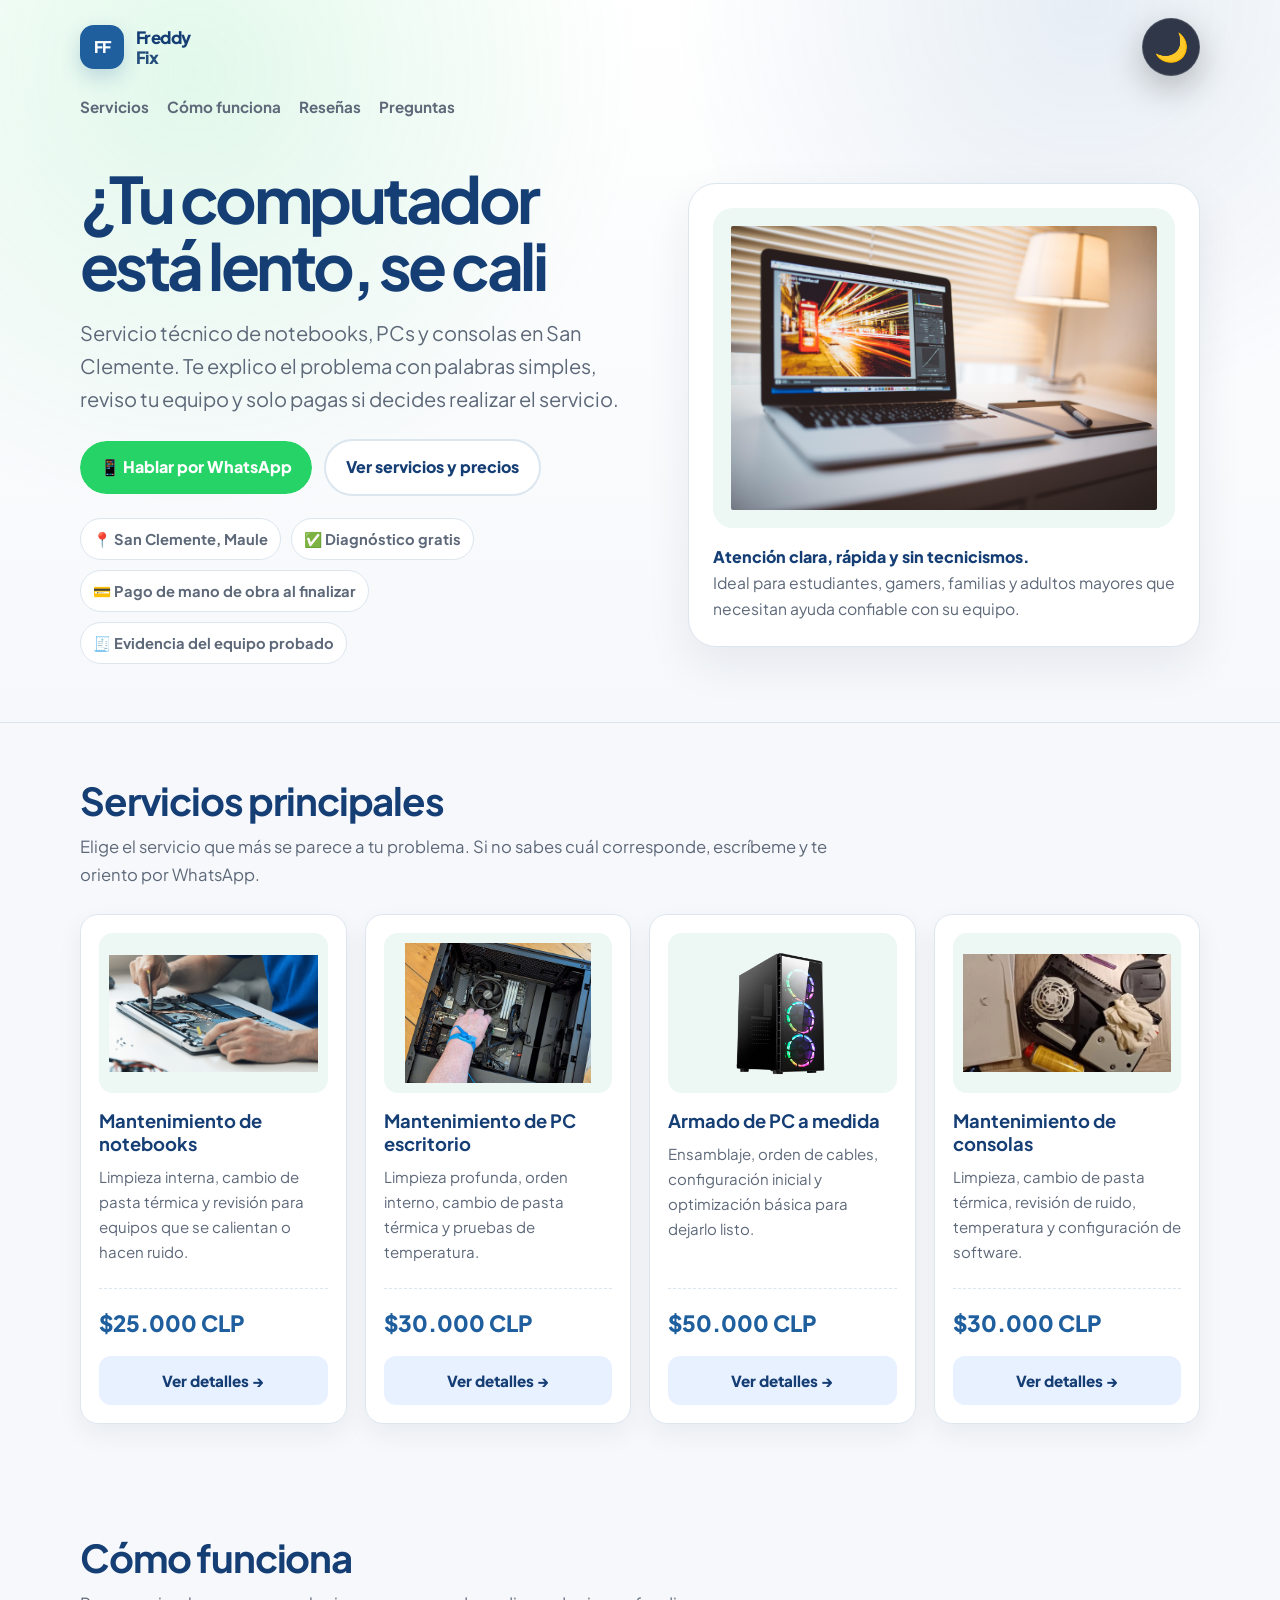
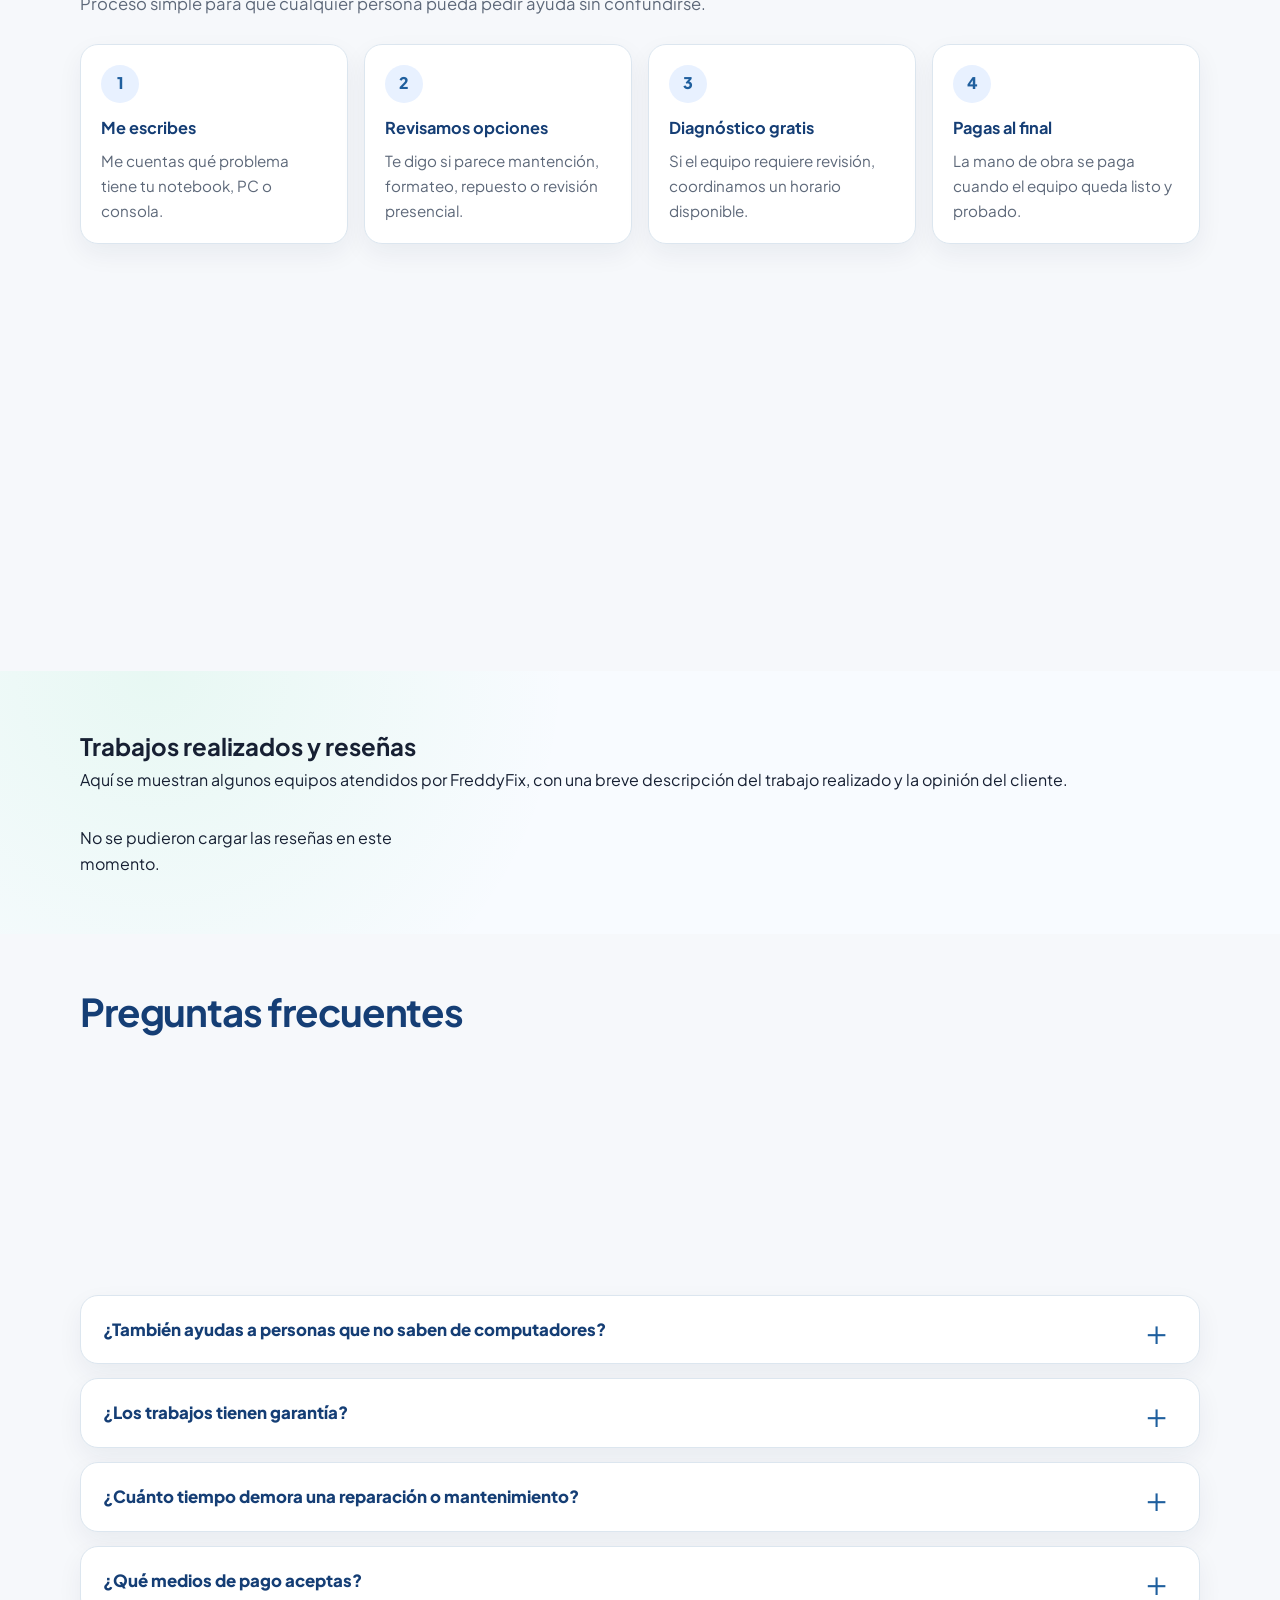
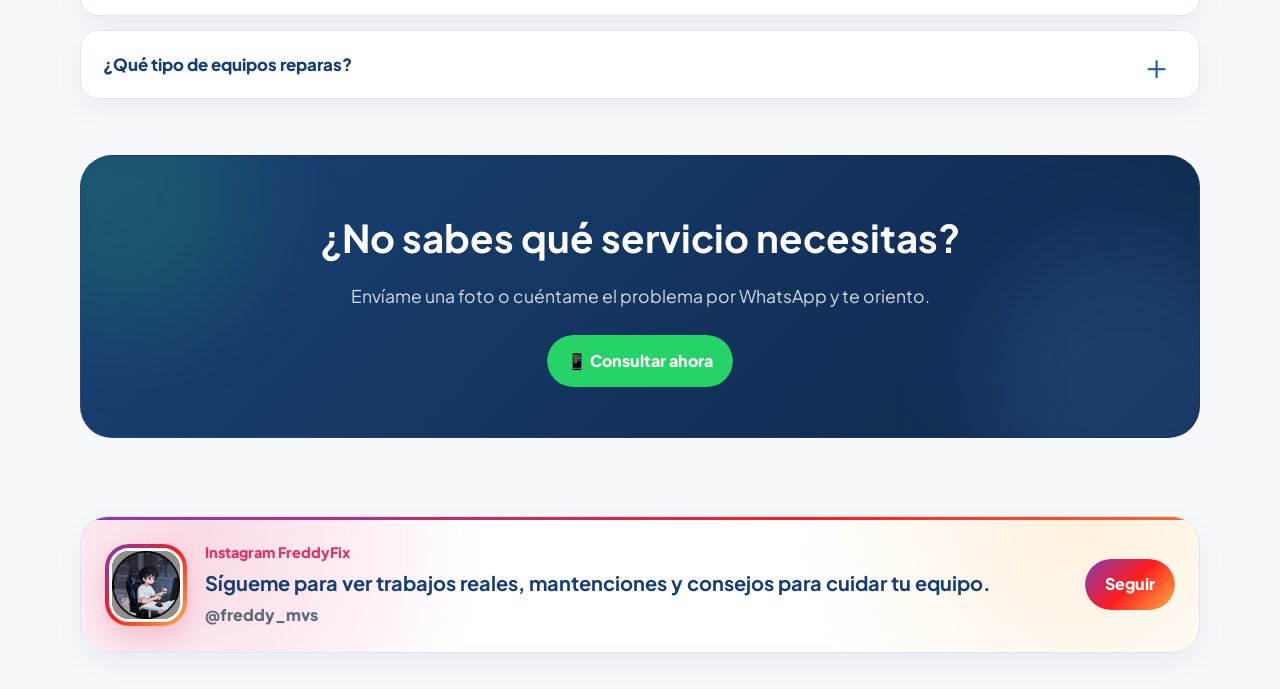
==== index.html @ 145f056e "Update index.html" ====
<!DOCTYPE html>
<html lang="es">
<head>
    <meta charset="UTF-8">
    <meta name="viewport" content="width=device-width, initial-scale=1.0">
    <title>FreddyFix | Servicio técnico en San Clemente</title>
    <meta name="description" content="Servicio técnico de computadores, notebooks, PCs y consolas en San Clemente. Diagnóstico gratis, mantención, armado de PC y atención por WhatsApp.">
    <meta name="keywords" content="Freddy Fix, FreddyFix, servicio técnico computadores San Clemente, reparación de notebooks, armado de PC, mantención de computadores">

<meta property="og:title" content="FreddyFix | Servicio técnico en San Clemente">
<meta property="og:description" content="Computadores lentos, notebooks que se calientan, PCs con polvo y consolas ruidosas. Diagnóstico gratis y atención por WhatsApp.">
<meta property="og:type" content="website">
<meta property="og:url" content="https://www.freddyfix.cl/">
<meta property="og:site_name" content="FreddyFix">
<meta property="og:image" content="https://www.freddyfix.cl/imagenes/og-freddyfix.png">
<meta property="og:image:width" content="1200">
<meta property="og:image:height" content="630">
    

    <link rel="icon" href="https://www.freddyfix.cl/favicon.svg" type="image/svg+xml">
    <link rel="icon" href="https://www.freddyfix.cl/favicon.png" type="image/png">
    <link rel="shortcut icon" href="https://www.freddyfix.cl/favicon.png" type="image/png">
    <link rel="manifest" href="/site.webmanifest">
    <link rel="apple-touch-icon" href="https://www.freddyfix.cl/favicon.png">
    <meta name="theme-color" content="#1f5f9e">

    <link rel="stylesheet" href="style.css">
</head>

<body>

<a class="skip-link" href="#servicios">Saltar a servicios</a>

<header class="site-header">
    <div class="container">
        <nav class="nav" aria-label="Navegación principal">
            <a class="logo" href="index.html" aria-label="FreddyFix inicio">
                <span class="logo-mark">FF</span>
                <span class="logo-text">
                    <span>Freddy</span>
                    <span>Fix</span>
                </span>
            </a>
             <button id="theme-toggle" class="theme-toggle" type="button" aria-label="Cambiar modo oscuro">
                🌙
            </button>
        </nav>
            <div class="nav-links">
                <a href="#servicios">Servicios</a>
                <a href="#como-funciona">Cómo funciona</a>
                <a href="#trabajos-resenas">Reseñas</a>
                <a href="#preguntas">Preguntas</a>
            </div>

        <section class="hero">
            <div class="hero-content">
                <h1>¿Tu computador está lento, se calienta o hace mucho ruido?</h1>
                <p>
                    Servicio técnico de notebooks, PCs y consolas en San Clemente.
                    Te explico el problema con palabras simples, reviso tu equipo y solo pagas si decides realizar el servicio.
                </p>

                <div class="hero-actions">
                    <a class="btn-primary" href="https://wa.me/56956856850?text=Hola%20Freddy%2C%20quiero%20consultar%20por%20un%20servicio%20t%C3%A9cnico." target="_blank" rel="noopener">
                        📱 Hablar por WhatsApp
                    </a>
                    <a class="btn-secondary" href="#servicios">Ver servicios y precios</a>
                </div>

                <ul class="trust-list" aria-label="Beneficios principales">
                    <li>📍 San Clemente, Maule</li>
                    <li>✅ Diagnóstico gratis</li>
                    <li>💳 Pago de mano de obra al finalizar</li>
                    <li>🧾 Evidencia del equipo probado</li>
                </ul>
            </div>

            <aside class="hero-card" aria-label="Resumen del servicio">
                <img src="imagenes/lalmch-computer-767781_1920.jpg" alt="Mantenimiento de computador de escritorio">
                <p class="mini-title">Atención clara, rápida y sin tecnicismos.</p>
                <p class="mini-text">Ideal para estudiantes, gamers, familias y adultos mayores que necesitan ayuda confiable con su equipo.</p>
            </aside>
        </section>
    </div>
</header>

<main id="contenido">
    <section class="section" id="servicios">
        <div class="container">
            <h2 class="section-title">Servicios principales</h2>
            <p class="section-lead">
                Elige el servicio que más se parece a tu problema. Si no sabes cuál corresponde, escríbeme y te oriento por WhatsApp.
            </p>

            <div class="catalog">
                <a href="mantenimiento-notebooks.html" class="card">
                    <img src="imagenes/reparacion_laptop.webp" alt="Notebook en reparación">
                    <h3>Mantenimiento de notebooks</h3>
                    <p>Limpieza interna, cambio de pasta térmica y revisión para equipos que se calientan o hacen ruido.</p>
                    <span class="price"> $25.000 CLP</span>
                    <span class="card-link">Ver detalles →</span>
                </a>

                <a href="mantenimiento-pc-escritorio.html" class="card">
                    <img src="imagenes/Mantenimiento_pc.jpg" alt="Computador de escritorio en mantenimiento">
                    <h3>Mantenimiento de PC escritorio</h3>
                    <p>Limpieza profunda, orden interno, cambio de pasta térmica y pruebas de temperatura.</p>
                    <span class="price"> $30.000 CLP</span>
                    <span class="card-link">Ver detalles →</span>
                </a>

                <a href="armado-pc.html" class="card">
                    <img src="imagenes/Pc_escrtorio.png" alt="Computador armado a medida">
                    <h3>Armado de PC a medida</h3>
                    <p>Ensamblaje, orden de cables, configuración inicial y optimización básica para dejarlo listo.</p>
                    <span class="price"> $50.000 CLP</span>
                    <span class="card-link">Ver detalles →</span>
                </a>

                <a href="consolas.html" class="card">
                    <img src="imagenes/consolas.webp" alt="Consolas de videojuegos">
                    <h3>Mantenimiento de consolas</h3>
                    <p>Limpieza, cambio de pasta térmica, revisión de ruido, temperatura y configuración de software.</p>
                    <span class="price"> $30.000 CLP</span>
                    <span class="card-link">Ver detalles →</span>
                </a>
            </div>
        </div>
    </section>

    <section class="section" id="como-funciona">
        <div class="container">
            <h2 class="section-title">Cómo funciona</h2>
            <p class="section-lead">Proceso simple para que cualquier persona pueda pedir ayuda sin confundirse.</p>

            <div class="steps">
                <article class="step">
                    <span>1</span>
                    <h3>Me escribes</h3>
                    <p>Me cuentas qué problema tiene tu notebook, PC o consola.</p>
                </article>
                <article class="step">
                    <span>2</span>
                    <h3>Revisamos opciones</h3>
                    <p>Te digo si parece mantención, formateo, repuesto o revisión presencial.</p>
                </article>
                <article class="step">
                    <span>3</span>
                    <h3>Diagnóstico gratis</h3>
                    <p>Si el equipo requiere revisión, coordinamos un horario disponible.</p>
                </article>
                <article class="step">
                    <span>4</span>
                    <h3>Pagas al final</h3>
                    <p>La mano de obra se paga cuando el equipo queda listo y probado.</p>
                </article>
            </div>
        </div>
    </section>

<section class="section" id="confianza">
    <div class="container">
        <div class="info-box fade-up">
            <h2 class="section-title">Información importante</h2>
            <ul>
                <li><strong>Atención con agenda:</strong> coordino recepción y entrega según disponibilidad, ya que trabajo de forma particular.</li>
                <li><strong>Diagnóstico gratis:</strong> revisar el problema no tiene costo. Solo pagas si aceptas realizar el trabajo.</li>
                <li><strong>Repuestos a pedido:</strong> si tu equipo necesita piezas, te aviso el valor antes de comprar cualquier componente.</li>
                <li><strong>Transparencia:</strong> entrego evidencia del equipo funcionando, limpio o probado según el servicio realizado.</li>
            </ul>
        </div>
    </div>
</section>

<section class="trabajos-resenas-section" id="trabajos-resenas">
    <div class="section-header">
        <h2>Trabajos realizados y reseñas</h2>
        <p>
            Aquí se muestran algunos equipos atendidos por FreddyFix, con una breve descripción del trabajo realizado y la opinión del cliente.
        </p>
    </div>

    <div id="trabajos-resenas-container" class="trabajos-resenas-grid"></div>
</section>

    <section class="section" id="preguntas">
        <div class="container">
            <h2 class="section-title">Preguntas frecuentes</h2>
            <div class="faq">
                <details>
                    <summary>¿El diagnóstico o revisión tiene algún costo?</summary>
                    <p>¡El diagnóstico es sin costo! Primero reviso a fondo tu equipo para identificar la falla, te explico el problema con claridad y te propongo la solución más conveniente. Solo pagas la mano de obra si decides realizar la reparación o mantenimiento conmigo.Si decides no hacer el arreglo, te devuelvo tu equipo sin ningún cobro.</p>
                </details>
                <details>
                    <summary>¿Dónde atiendes y en qué horario?</summary>
                    <p>Trabajo desde mi taller particular ubicado en San Clemente. Debido a mis horarios académicos universitarios, la recepción y entrega de equipos se realiza de manera exclusiva mediante previa coordinación. Te invito a escribirme por WhatsApp para agendar el horario que mejor nos acomode.</p>
                </details>
                <details>
                    <summary>¿Debo comprar yo los repuestos?</summary>
                    <p>Para evitar problemas logísticos o errores en los componentes, es preferible que yo gestione la compra del repuesto. Primero te indicaré el costo exacto para que realices el pago por adelantado. De esta manera, la pieza llegará directo a mi taller y todo el proceso será mucho más rápido y seguro para ti.</p>
                </details>
                <details>
                    <summary>¿También ayudas a personas que no saben de computadores?</summary>
                    <p>¡Claro que sí! Mi objetivo es hacer la tecnología fácil de entender. Te explico todo con palabras sencillas y sin tecnicismos, para ayudarte a tomar la mejor decisión con total confianza.</p>
                </details>
                <details>
                    <summary>¿Los trabajos tienen garantía?</summary>
                    <p>Esta dependerá del fabricante o de la tienda donde los compremos. Si un componente nuevo presenta alguna falla de fábrica, te ayudaré a gestionar el cambio con la tienda para instalar la pieza correcta sin problemas.</p>
                </details>

                <details>
                    <summary>¿Cuánto tiempo demora una reparación o mantenimiento?</summary>
                    <p>El tiempo varía según el servicio. Un mantenimiento estándar suele ser rápido. Sin embargo, si necesitamos encargar repuestos que deben llegar por envío, o si mis horarios universitarios están más ajustados esa semana, podría tomar algunos días adicionales. Siempre te mantendré informado del estado y los tiempos exactos de tu equipo.</p>
                </details>

                <details>
                    <summary>¿Qué medios de pago aceptas?</summary>
                    <p>Acepto pagos en efectivo y transferencias bancarias a mi CuentaRUT.</p>
                </details>

                <details>
                    <summary>¿Qué tipo de equipos reparas?</summary>
                    <p>Me especializo en el diagnóstico, reparación y mantenimiento de computadores de escritorio (PC), notebooks (laptops) y consolas de videojuegos, No trabajo con celulares ni tablets o con equipos marca Apple</p>
                </details>

                </div>
        </div>
    </section>

    <section class="container">
        <div class="final-cta">
            <h2>¿No sabes qué servicio necesitas?</h2>
            <p>Envíame una foto o cuéntame el problema por WhatsApp y te oriento.</p>
            <a class="btn-primary" href="https://wa.me/56956856850?text=Hola%20Freddy%2C%20no%20s%C3%A9%20qu%C3%A9%20servicio%20necesito.%20%C2%BFMe%20puedes%20orientar%3F" target="_blank" rel="noopener">
                📱 Consultar ahora
            </a>
        </div>
    </section>
</main>

</main>

<section class="instagram-banner">
    <div class="instagram-banner-content">
        <div class="ig-profile">
            <div class="ig-avatar-ring">
                <img 
                    class="ig-avatar-img" 
                    src="imagenes/tu_foto_de_perfil.jpeg" 
                    alt="Instagram FreddyFix"
                >
            </div>

            <div class="ig-info">
                <span class="instagram-label">Instagram FreddyFix</span>
                <h2>Sígueme para ver trabajos reales, mantenciones y consejos para cuidar tu equipo.</h2>
                <p>@freddy_mvs</p>
            </div>
        </div>

        <a 
            class="instagram-btn" 
            href="https://www.instagram.com/freddy_mvs/" 
            target="_blank" 
            rel="noopener"
        >
            Seguir
        </a>
    </div>
</section>

<script src="comentarios.js"></script>

<script>
    // --- LÓGICA DEL MODO OSCURO (ONDA DE EXPANSIÓN Y CONTRACCIÓN) ---
    const themeToggle = document.getElementById("theme-toggle");
    const savedTheme = localStorage.getItem("freddyfix-theme");

    if (savedTheme === "dark") {
        document.body.classList.add("dark-mode");
        if (themeToggle) themeToggle.textContent = "☀️";
    }

    if (themeToggle) {
        themeToggle.addEventListener("click", (e) => {
            const isCurrentlyDark = document.body.classList.contains("dark-mode");
            const goingToDark = !isCurrentlyDark;

            if (!document.startViewTransition) {
                document.body.classList.toggle("dark-mode");
                localStorage.setItem("freddyfix-theme", goingToDark ? "dark" : "light");
                themeToggle.textContent = goingToDark ? "☀️" : "🌙";
                return;
            }

            const x = e.clientX || innerWidth / 2;
            const y = e.clientY || innerHeight / 2;
            const endRadius = Math.hypot(
                Math.max(x, innerWidth - x),
                Math.max(y, innerHeight - y)
            );

            if (!goingToDark) {
                document.documentElement.classList.add("return-light");
            }

            const transition = document.startViewTransition(() => {
                document.body.classList.toggle("dark-mode");
                localStorage.setItem("freddyfix-theme", goingToDark ? "dark" : "light");
                themeToggle.textContent = goingToDark ? "☀️" : "🌙";
            });

            transition.ready.then(() => {
                const clipPath = [
                    `circle(0px at ${x}px ${y}px)`,
                    `circle(${endRadius}px at ${x}px ${y}px)`
                ];

                document.documentElement.animate(
                    {
                        clipPath: goingToDark ? clipPath : [...clipPath].reverse()
                    },
                    {
                        duration: 600,
                        easing: "ease-in-out",
                        pseudoElement: goingToDark
                            ? "::view-transition-new(root)"
                            : "::view-transition-old(root)"
                    }
                );
            });

            transition.finished.then(() => {
                document.documentElement.classList.remove("return-light");
            });
        });
    }

    // --- ANIMACIONES GENERALES AL HACER SCROLL ---
    const elementosAnimados = document.querySelectorAll(
        ".section, .card, .step, details, .final-cta, .instagram-banner-content"
    );

    elementosAnimados.forEach((elemento) => {
        elemento.classList.add("fade-up");
    });

    const observerAnimaciones = new IntersectionObserver((entradas) => {
        entradas.forEach((entrada) => {
            if (entrada.isIntersecting) {
                entrada.target.classList.add("show");
                observerAnimaciones.unobserve(entrada.target);
            }
        });
    }, {
        threshold: 0.12
    });

    elementosAnimados.forEach((elemento) => {
        observerAnimaciones.observe(elemento);
    });

    // --- CASCADA REAL PARA INFORMACIÓN IMPORTANTE ---
    const infoBoxes = document.querySelectorAll(".info-box");

    const observerInfoBox = new IntersectionObserver((entradas) => {
        entradas.forEach((entrada) => {
            if (entrada.isIntersecting) {
                const caja = entrada.target;
                const items = caja.querySelectorAll("li");

                caja.classList.add("info-visible");

                items.forEach((item, index) => {
                    setTimeout(() => {
                        item.classList.add("info-item-visible");
                    }, 200 + index * 180);
                });

                observerInfoBox.unobserve(caja);
            }
        });
    }, {
        threshold: 0.25
    });

    infoBoxes.forEach((caja) => {
        observerInfoBox.observe(caja);
    });
</script>

<script>
    // --- EFECTO DE ESCRITURA AUTOMÁTICA PARA EL TÍTULO PRINCIPAL ---
    document.addEventListener("DOMContentLoaded", () => {
        const titulo = document.querySelector(".hero-content h1");

        if (titulo) {
            const texto = titulo.textContent;
            titulo.textContent = "";
            titulo.style.opacity = "1";

            let i = 0;

            function escribir() {
                if (i < texto.length) {
                    titulo.textContent += texto.charAt(i);
                    i++;
                    setTimeout(escribir, 45);
                }
            }

            setTimeout(escribir, 300);
        }
    });
</script>
<script>
    document.querySelectorAll(".faq details").forEach((detalle) => {
        const summary = detalle.querySelector("summary");
        const contenidoOriginal = Array.from(detalle.children).filter(
            (child) => child.tagName.toLowerCase() !== "summary"
        );

        const wrapper = document.createElement("div");
        wrapper.className = "faq-content";

        contenidoOriginal.forEach((elemento) => {
            wrapper.appendChild(elemento);
        });

        detalle.appendChild(wrapper);

        summary.addEventListener("click", (e) => {
            e.preventDefault();

            const estaAbierto = detalle.classList.contains("faq-open");

            if (estaAbierto) {
                wrapper.style.maxHeight = wrapper.scrollHeight + "px";

                requestAnimationFrame(() => {
                    wrapper.style.maxHeight = "0px";
                    detalle.classList.remove("faq-open");
                });

                setTimeout(() => {
                    detalle.removeAttribute("open");
                }, 450);
            } else {
                detalle.setAttribute("open", "");
                detalle.classList.add("faq-open");

                wrapper.style.maxHeight = "0px";

                requestAnimationFrame(() => {
                    wrapper.style.maxHeight = wrapper.scrollHeight + "px";
                });
            }
        });
    });
</script>

</body>
</html>
---- style.css ----
@import url('https://fonts.googleapis.com/css2?family=Plus+Jakarta+Sans:wght@400;500;600;700;800&display=swap');

:root {
    --bg: #f6f8fb; --surface: #ffffff; --surface-soft: #edf7f3;
    --text: #172033; --muted: #5d6879; --line: #dce6ef;
    --brand: #1f5f9e; --brand-dark: #153e75; --brand-soft: #e8f1ff;
    --whatsapp: #25d366; --success: #1f9d55; --warning: #fff7e6;
    --radius: 18px;
    --shadow: 0 18px 45px rgba(24, 39, 75, .08);
    --shadow-soft: 0 10px 26px rgba(24, 39, 75, .06);
}

* { box-sizing: border-box; margin: 0; padding: 0; }
html { scroll-behavior: smooth; }
body { font-family: 'Plus Jakarta Sans', system-ui, sans-serif; background: var(--bg); color: var(--text); line-height: 1.65; }
img { max-width: 100%; display: block; }
a { color: inherit; }
.container { width: min(1120px, calc(100% - 32px)); margin: 0 auto; }

/* Accesibilidad */
.skip-link { position: absolute; left: -999px; top: 12px; background: var(--brand); color: white; padding: 10px 14px; border-radius: 10px; z-index: 9999; }
.skip-link:focus { left: 12px; }
:focus-visible { outline: 4px solid rgba(37, 211, 102, .45); outline-offset: 3px; }

/* Header / Hero */
.site-header { background: radial-gradient(circle at 15% 10%, rgba(37, 211, 102, .13), transparent 28rem), radial-gradient(circle at 85% 0%, rgba(31, 95, 158, .11), transparent 26rem), linear-gradient(180deg, #ffffff 0%, #f6f8fb 100%); border-bottom: 1px solid var(--line); position: relative; display: flex; align-items: center; justify-content: space-between; gap: 16px; flex-wrap: wrap; }
.nav { display: flex; justify-content: space-between; align-items: center; gap: 16px; padding: 18px 0; width: 100%; flex-wrap: wrap; }
.logo { display: inline-flex; align-items: center; gap: 12px; text-decoration: none; color: var(--brand-dark); font-weight: 800; font-size: 1.25rem; }
.logo-mark { width: 44px; height: 44px; border-radius: 14px; background: var(--brand); color: #ffffff; display: inline-grid; place-items: center; font-weight: 900; font-size: 1rem; letter-spacing: -0.04em; box-shadow: 0 8px 20px rgba(31, 95, 158, .22); flex-shrink: 0; transition: transform .25s ease, box-shadow .25s ease, background-color 0.4s ease; }
.logo:hover .logo-mark { transform: rotate(-4deg) scale(1.06); }
.logo-text { display: inline-flex; flex-direction: column; line-height: 1; gap: 3px; }
.logo-text span:first-child, .logo-text span:last-child { font-weight: 800; color: var(--brand-dark); font-size: 1.06rem; letter-spacing: -0.03em; }
.logo-text span:last-child { color: #244d7c; }

.nav-links { display: flex; align-items: center; gap: 18px; color: var(--muted); font-weight: 700; font-size: .95rem; }
.nav-links a { text-decoration: none; }
.nav-links a:hover { color: var(--brand); }

.hero { display: grid; grid-template-columns: 1.05fr .95fr; gap: 42px; align-items: center; padding: 46px 0 58px; }
.hero-content h1 { max-width: 860px; font-size: clamp(2.15rem, 5vw, 4.4rem); line-height: 1.04; letter-spacing: -0.055em; color: var(--brand-dark); margin-bottom: 18px; }
.hero-content p { color: var(--muted); font-size: clamp(1.05rem, 2vw, 1.25rem); max-width: 720px; margin-bottom: 24px; }
.hero-actions, .detail-actions { display: flex; flex-wrap: wrap; gap: 12px; align-items: center; margin-bottom: 22px; }

.btn-primary, .btn-secondary, .cta-btn { display: inline-flex; align-items: center; justify-content: center; gap: 10px; min-height: 48px; padding: 13px 20px; border-radius: 999px; font-weight: 800; text-decoration: none; border: 2px solid transparent; }
.btn-primary, .cta-btn { background: var(--whatsapp); color: white; border: 0; box-shadow: 0 14px 26px rgba(37, 211, 102, .25); }
.btn-secondary { background: white; color: var(--brand-dark); border-color: var(--line); transition: transform .18s ease, box-shadow .18s ease, background .18s ease, color .18s ease; }
.btn-secondary:hover { transform: translateY(-2px); box-shadow: var(--shadow-soft); }

.trust-list { display: flex; flex-wrap: wrap; gap: 10px; list-style: none; }
.trust-list li { background: white; border: 1px solid var(--line); border-radius: 999px; padding: 8px 12px; color: var(--muted); font-size: .92rem; font-weight: 700; transition: transform 0.3s cubic-bezier(0.34, 1.56, 0.64, 1), box-shadow 0.3s ease; animation: popIn 0.6s cubic-bezier(0.34, 1.56, 0.64, 1) backwards; }
.trust-list li:nth-child(1) { animation-delay: 1.2s; } .trust-list li:nth-child(2) { animation-delay: 1.4s; } .trust-list li:nth-child(3) { animation-delay: 1.6s; } .trust-list li:nth-child(4) { animation-delay: 1.8s; }
@keyframes popIn { from { opacity: 0; transform: scale(0.5) translateY(10px); } to { opacity: 1; transform: scale(1) translateY(0); } }

.hero-card { background: var(--surface); border: 1px solid var(--line); border-radius: 28px; padding: 24px; box-shadow: var(--shadow); }
.hero-card img { width: 100%; height: 320px; object-fit: contain; border-radius: 20px; background: var(--surface-soft); padding: 18px; }
.hero-card .mini-title { margin-top: 16px; font-weight: 800; color: var(--brand-dark); }
.hero-card .mini-text { color: var(--muted); font-size: .98rem; }

.section { padding: 56px 0; }
.section-title { font-size: clamp(1.65rem, 3vw, 2.4rem); color: var(--brand-dark); line-height: 1.14; letter-spacing: -0.03em; margin-bottom: 10px; }
.section-lead { color: var(--muted); max-width: 760px; margin-bottom: 26px; font-size: 1.04rem; }

/* Catálogo de Servicios */
.catalog { display: grid; grid-template-columns: repeat(4, 1fr); gap: 18px; }
.card { background: var(--surface); border: 1px solid var(--line); border-radius: var(--radius); padding: 18px; text-decoration: none; display: flex; flex-direction: column; min-height: 100%; box-shadow: var(--shadow-soft); position: relative; overflow: hidden; backdrop-filter: blur(8px); }
.card img { width: 100%; height: 160px; object-fit: contain; background: var(--surface-soft); border-radius: 14px; padding: 10px; margin-bottom: 16px; }
.card h3 { font-size: 1.15rem; color: var(--brand-dark); line-height: 1.25; margin-bottom: 10px; }
.card p { color: var(--muted); font-size: .94rem; flex: 1; margin-bottom: 24px; }
.card .price { font-size: 1.4rem; font-weight: 900; color: var(--brand); margin-bottom: 14px; padding-top: 16px; border-top: 1px dashed var(--line); display: block; }
.card .card-link { display: flex; align-items: center; justify-content: center; width: 100%; padding: 12px; background: var(--brand-soft); color: var(--brand-dark); border-radius: 12px; font-weight: 800; font-size: 0.95rem; transition: background 0.3s ease, color 0.3s ease, transform 0.2s ease; }

/* Cómo Funciona */
.steps { display: grid; grid-template-columns: repeat(4, 1fr); gap: 16px; }
.step { background: var(--surface); border: 1px solid var(--line); border-radius: var(--radius); padding: 20px; box-shadow: var(--shadow-soft); backdrop-filter: blur(8px); transition: transform 0.4s cubic-bezier(0.34, 1.56, 0.64, 1), box-shadow 0.4s ease, border-color 0.4s ease; }
.step span { display: inline-grid; place-items: center; width: 38px; height: 38px; border-radius: 999px; background: var(--brand-soft); color: var(--brand); font-weight: 900; margin-bottom: 12px; transition: all 0.4s cubic-bezier(0.34, 1.56, 0.64, 1); }
.step h3 { color: var(--brand-dark); margin-bottom: 6px; font-size: 1.02rem; }
.step p { color: var(--muted); font-size: .95rem; }

/* Información */
.info-box { background: var(--surface); border: 1px solid var(--line); border-radius: 24px; padding: 28px; box-shadow: var(--shadow-soft); backdrop-filter: blur(8px); }
.info-box ul { list-style: none; display: grid; gap: 14px; }
.info-box li { padding-left: 30px; position: relative; color: var(--muted); }
.info-box li::before { content: "✓"; position: absolute; left: 0; top: 0; color: var(--success); font-weight: 900; }

/* =========================================================
   DISEÑO MEJORADO DE PREGUNTAS FRECUENTES (FAQ)
   ========================================================= */
.faq { display: grid; gap: 14px; }
details { background: var(--surface); border: 1px solid var(--line); border-radius: 18px; padding: 20px 22px; box-shadow: var(--shadow-soft); transition: all 0.3s ease; }
details:hover { border-color: var(--brand); transform: translateX(6px); box-shadow: 0 10px 25px rgba(31, 95, 158, 0.08); }

details summary { display: block; position: relative; padding-right: 40px; list-style: none; cursor: pointer; font-weight: 800; color: var(--brand-dark); font-size: 1.05rem; }
details summary::-webkit-details-marker { display: none; }
details summary::after { content: "+"; position: absolute; right: 10px; top: 50%; transform: translateY(-50%); font-size: 2.2rem; font-weight: 300; color: var(--brand); transition: transform 0.4s cubic-bezier(0.4, 0, 0.2, 1), color 0.3s ease; line-height: 1; }

details[open] summary::after { transform: translateY(-50%) rotate(135deg); color: var(--muted); }
details[open] p { animation: slideDownFAQ 0.5s cubic-bezier(0.2, 0.8, 0.2, 1) forwards; transform-origin: top; border-top: 1px dashed var(--line); margin-top: 16px; padding-top: 16px; color: var(--muted); }

@keyframes slideDownFAQ { 0% { opacity: 0; transform: translateY(-15px) scaleY(0.9); } 100% { opacity: 1; transform: translateY(0) scaleY(1); } }

/* =========================================================
   NUEVO CTA FINAL CON ORBES FLOTANTES
   ========================================================= */
.final-cta { text-align: center; color: white; padding: 50px 20px; border-radius: 32px; margin-bottom: 78px; position: relative; overflow: hidden; background: linear-gradient(-45deg, var(--brand-dark), #153e75, #0a1f3d, #1a4275); background-size: 400% 400%; animation: vibrantGradient 10s ease infinite; z-index: 1; transition: transform 0.4s ease, box-shadow 0.4s ease; border: 1px solid rgba(255,255,255,0.05); }
.final-cta:hover { transform: translateY(-5px) scale(1.01); box-shadow: 0 25px 50px rgba(10, 31, 61, 0.4); }

.final-cta::before, .final-cta::after { content: ''; position: absolute; border-radius: 50%; filter: blur(45px); z-index: -1; animation: floatShape 8s infinite alternate ease-in-out; }
.final-cta::before { width: 250px; height: 250px; background: rgba(37, 211, 102, 0.15); top: -80px; left: -80px; }
.final-cta::after { width: 300px; height: 300px; background: rgba(96, 165, 250, 0.15); bottom: -100px; right: -80px; animation-delay: -4s; }

.final-cta h2, .final-cta p, .final-cta a { position: relative; z-index: 1; }
.final-cta h2 { font-size: clamp(1.8rem, 3vw, 2.6rem); margin-bottom: 12px; }
.final-cta p { color: rgba(255, 255, 255, .82); margin-bottom: 24px; font-size: 1.1rem; }

@keyframes vibrantGradient { 0% { background-position: 0% 50%; } 50% { background-position: 100% 50%; } 100% { background-position: 0% 50%; } }
@keyframes floatShape { 0% { transform: translate(0, 0) scale(1); } 100% { transform: translate(40px, 30px) scale(1.1); } }

/* Páginas de detalle */
.detail-wrapper { width: min(860px, calc(100% - 32px)); margin: 36px auto 90px; background: var(--surface); border: 1px solid var(--line); border-radius: 28px; padding: clamp(22px, 4vw, 38px); box-shadow: var(--shadow); }
.detail-back { display: inline-flex; text-decoration: none; color: var(--muted); font-weight: 800; margin-bottom: 24px; }
.detail-wrapper h1 { font-size: clamp(1.8rem, 4vw, 3rem); line-height: 1.08; letter-spacing: -0.04em; color: var(--brand-dark); margin-bottom: 14px; }
.detail-intro { color: var(--muted); font-size: 1.07rem; margin-bottom: 24px; }
.detail-image { width: 100%; height: 280px; object-fit: contain; background: var(--surface-soft); border-radius: 20px; padding: 18px; margin-bottom: 26px; }
.detail-wrapper h2 { font-size: 1.18rem; color: var(--brand-dark); margin: 24px 0 12px; }
.service-list { display: grid; gap: 10px; list-style: none; margin-bottom: 22px; }
.service-list li { background: var(--surface-soft); border: 1px solid #cde9de; border-radius: 14px; padding: 13px 14px 13px 42px; position: relative; color: var(--muted); }
.service-list li::before { content: "✓"; position: absolute; left: 15px; top: 13px; color: var(--success); font-weight: 900; }
.price-badge { display: inline-flex; flex-direction: column; gap: 2px; background: var(--brand-soft); border: 1px solid #cfe1ff; color: var(--brand-dark); border-radius: 16px; padding: 14px 18px; margin: 8px 0 22px; }
.price-amount { font-size: 1.8rem; font-weight: 900; }
.price-note { color: var(--muted); font-weight: 700; }
.notice { background: var(--warning); border: 1px solid #f5d59f; border-radius: 16px; padding: 14px 16px; color: #725019; margin: 18px 0; font-weight: 600; }

/* Reseñas */
.trabajos-resenas-section { padding: 56px 0; background: radial-gradient(circle at 12% 0%, rgba(37, 211, 102, .08), transparent 26rem), #f8fbff; }
.trabajos-resenas-section .section-header { width: min(1120px, calc(100% - 32px)); margin: 0 auto; }
.trabajos-resenas-grid { width: min(1120px, calc(100% - 32px)); margin: 32px auto 0; display: grid; grid-template-columns: repeat(3, 1fr); gap: 24px; }
.trabajo-resena-card { overflow: hidden; border: 1px solid var(--line); border-radius: 22px; background: var(--surface); box-shadow: 0 18px 40px rgba(12, 45, 90, 0.08); transition: transform 0.4s cubic-bezier(0.2, 0.8, 0.2, 1), box-shadow 0.4s ease; }
.trabajo-imagen-wrap { width: 100%; height: 230px; background: var(--surface-soft); border-bottom: 1px solid var(--line); overflow: hidden; }
.trabajo-imagen { width: 100%; height: 100%; object-fit: cover; display: block; transition: transform 0.4s ease, filter 0.4s ease; }
.trabajo-placeholder { width: 100%; height: 100%; display: flex; align-items: center; justify-content: center; padding: 20px; text-align: center; color: var(--muted); font-weight: 700; border: 2px dashed var(--line); }
.trabajo-contenido { padding: 22px; }
.trabajo-contenido h3 { margin: 0 0 12px; color: var(--brand-dark); font-size: 21px; line-height: 1.25; }
.trabajo-descripcion { margin: 0 0 18px; color: var(--muted); line-height: 1.6; font-size: 15.5px; }
.resena-box { padding: 16px; border-radius: 18px; background: var(--surface-soft); border: 1px solid var(--line); }
.resena-header { display: flex; justify-content: space-between; align-items: center; gap: 12px; margin-bottom: 10px; }
.resena-header strong { color: var(--brand-dark); font-size: 15px; }
.resena-estrellas { color: #f5b301; letter-spacing: 1px; white-space: nowrap; font-size: 18px; font-weight: 900; }
.resena-texto { margin: 0; color: var(--muted); line-height: 1.5; font-size: 15px; }

/* Ocultar viejos */
.whatsapp-float, .floating-whatsapp, .btn-whatsapp-float, .review-cta, .comentario-cta, .cta-comentarios { display: none !important; }

.footer { text-align: center; padding: 25px 15px; background: #0f172a; color: white; font-size: 14px; }

/* Responsive */
@media (max-width: 980px) { .hero { grid-template-columns: 1fr; } .catalog, .steps, .trabajos-resenas-grid { grid-template-columns: repeat(2, 1fr); } }
@media (max-width: 640px) { .container { width: min(100% - 24px, 1120px); } .nav { align-items: flex-start; flex-direction: column; } .nav-links { flex-wrap: wrap; gap: 12px; } .logo-mark { width: 40px; height: 40px; border-radius: 13px; } .hero { padding: 34px 0 44px; } .hero-card img { height: 240px; } .catalog, .steps, .trabajos-resenas-grid { grid-template-columns: 1fr; } .trabajo-imagen-wrap, .detail-image { height: 220px; } .resena-header { align-items: flex-start; flex-direction: column; } }

/* Theme Toggle */
.theme-toggle { width: 58px; height: 58px; border-radius: 50%; border: 1px solid rgba(255, 255, 255, 0.12); background: rgba(15, 23, 42, 0.85); color: #facc15; font-size: 28px; cursor: pointer; display: flex; align-items: center; justify-content: center; box-shadow: 0 12px 35px rgba(0, 0, 0, 0.25); backdrop-filter: blur(10px); transition: transform .18s ease; }
.theme-toggle:hover { transform: scale(1.05); }
@media (max-width: 768px) { .site-header { align-items: flex-start; } .theme-toggle { position: absolute; top: 0; right: 0; width: 54px; height: 54px; font-size: 26px; z-index: 20; } .nav { margin-top: 22px; padding-right: 0; gap: 16px; flex-wrap: nowrap; overflow-x: auto; scrollbar-width: none; } .nav::-webkit-scrollbar { display: none; } }

/* Slider JS */
.trabajo-slider { position: relative; width: 100%; height: 100%; overflow: hidden; background: var(--surface-soft); }
.trabajo-slider-track { display: flex; width: 100%; height: 100%; transition: transform .35s ease; }
.trabajo-imagen-slider { min-width: 100%; width: 100%; height: 100%; object-fit: cover; display: block; transition: transform 0.4s ease, filter 0.4s ease; }
.slider-btn { position: absolute; top: 50%; transform: translateY(-50%) scale(0.8); width: 34px; height: 34px; border: none; border-radius: 999px; background: rgba(15, 23, 42, .65); color: white; font-size: 28px; line-height: 1; cursor: pointer; display: grid; place-items: center; z-index: 2; opacity: 0; transition: opacity 0.3s ease, transform 0.3s ease, background 0.18s; }
.trabajo-slider:hover .slider-btn { opacity: 1; transform: translateY(-50%) scale(1); }
.slider-prev { left: 10px; } .slider-next { right: 10px; }
.slider-btn:hover { background: rgba(15, 23, 42, .85); }
.slider-dots { position: absolute; left: 50%; bottom: 12px; transform: translateX(-50%); display: flex; gap: 6px; z-index: 3; }
.slider-dot { width: 8px; height: 8px; border: none; border-radius: 999px; background: rgba(255, 255, 255, .55); cursor: pointer; padding: 0; transition: all 0.3s ease; }
.slider-dot.active { width: 20px; background: white; }

/* =========================================================
   BANNER INSTAGRAM Y EFECTO LÁSER
   ========================================================= */
.instagram-banner { width: min(1120px, calc(100% - 32px)); margin: 0 auto 36px; }
.instagram-banner-content { display: flex; align-items: center; justify-content: space-between; gap: 18px; padding: 22px 24px; border: 1px solid var(--line); border-radius: 24px; position: relative; overflow: hidden; z-index: 1; transition: transform 0.4s ease, box-shadow 0.4s ease; background: linear-gradient(270deg, rgba(131, 58, 180, .12), rgba(253, 29, 29, .08), rgba(252, 176, 69, .10), rgba(131, 58, 180, .12)); background-size: 300% 300%; animation: gradientShift 6s ease infinite; }
.instagram-banner-content:hover { transform: translateY(-5px); box-shadow: 0 20px 40px rgba(253, 29, 29, 0.15); }
.instagram-banner-content::before { content: ''; position: absolute; top: 0; left: 0; right: 0; height: 3px; background: linear-gradient(90deg, #833ab4, #fd1d1d, #fcb045, #833ab4); background-size: 200% auto; animation: shineLine 3s linear infinite; }
@keyframes shineLine { to { background-position: 200% center; } }
.instagram-label { display: inline-flex; margin-bottom: 6px; color: #e1306c; font-size: .9rem; font-weight: 900; }
.instagram-banner h2 { margin: 0; color: var(--brand-dark); font-size: clamp(1rem, 2vw, 1.25rem); line-height: 1.35; }
.instagram-btn { display: inline-flex; align-items: center; justify-content: center; min-height: 46px; padding: 12px 22px; border-radius: 999px; text-decoration: none; font-weight: 900; color: white; background: linear-gradient(135deg, #833ab4, #fd1d1d, #fcb045); box-shadow: 0 10px 20px rgba(131, 58, 180, .20); white-space: nowrap; position: relative; overflow: hidden; }
@media (max-width: 700px) { .instagram-banner-content { align-items: flex-start; flex-direction: column; } .instagram-btn { width: 100%; } }

/* Destello en los botones (Laser Sweep) */
.instagram-btn::after, .final-cta .btn-primary::after { content: ''; position: absolute; top: 0; left: -100%; width: 50%; height: 100%; background: linear-gradient(to right, transparent, rgba(255,255,255,0.4), transparent); transform: skewX(-25deg); animation: shineSweep 5s infinite 2s; }
@keyframes shineSweep { 0% { left: -100%; } 20% { left: 200%; } 100% { left: 200%; } }

/* =========================================================
   MODO OSCURO (VARIABLES)
   ========================================================= */
body.dark-mode { --bg: #07111f; --surface: #0f1b2d; --surface-soft: #12263d; --text: #eef6ff; --muted: #b7c6d9; --line: #24364f; --brand: #60a5fa; --brand-dark: #dbeafe; --brand-soft: #10233d; --warning: #33260d; --shadow: 0 18px 45px rgba(0, 0, 0, .4); --shadow-soft: 0 10px 26px rgba(0, 0, 0, .3); }
body.dark-mode .site-header { background: radial-gradient(circle at 15% 10%, rgba(37, 211, 102, .10), transparent 28rem), radial-gradient(circle at 85% 0%, rgba(96, 165, 250, .12), transparent 26rem), linear-gradient(180deg, #081426 0%, #07111f 100%); border-bottom-color: var(--line); }
body.dark-mode .btn-secondary { background: #0f1b2d; color: #dbeafe; border-color: var(--line); }
body.dark-mode .trust-list li, body.dark-mode .card, body.dark-mode .step, body.dark-mode .info-box, body.dark-mode details, body.dark-mode .hero-card, body.dark-mode .trabajo-resena-card { background: var(--surface); border-color: var(--line); }
body.dark-mode .card img, body.dark-mode .hero-card img, body.dark-mode .detail-image, body.dark-mode .trabajo-placeholder { background: var(--surface-soft); }
body.dark-mode .trabajos-resenas-section { background: radial-gradient(circle at 12% 0%, rgba(37, 211, 102, .08), transparent 26rem), #07111f; }
body.dark-mode .theme-toggle { background: #0f1b2d; color: #facc15; border-color: var(--line); }
body.dark-mode .logo-mark { background: #2563eb; }
body.dark-mode .logo-text span:first-child, body.dark-mode .logo-text span:last-child, body.dark-mode .logo, body.dark-mode .section-title, body.dark-mode .card h3, body.dark-mode .step h3, body.dark-mode .trabajo-contenido h3, body.dark-mode .resena-header strong { color: #dbeafe; }
body.dark-mode .section-lead, body.dark-mode .card p, body.dark-mode .step p, body.dark-mode .info-box li, body.dark-mode .trabajo-descripcion, body.dark-mode .sin-resenas, body.dark-mode .resena-texto { color: #b7c6d9; }
body.dark-mode .card .card-link { background: #162c4a; color: #dbeafe; }
body.dark-mode .card:hover .card-link { background: #3b82f6; color: #ffffff; }
body.dark-mode details summary { color: #dbeafe; }
body.dark-mode details p { color: #b7c6d9; }
body.dark-mode .instagram-banner-content { background: linear-gradient(270deg, rgba(131, 58, 180, .25), rgba(253, 29, 29, .15), rgba(252, 176, 69, .20), rgba(131, 58, 180, .25)); background-size: 300% 300%; animation: gradientShift 6s ease infinite; }

/* =========================================================
   ANIMACIÓN DE ONDA (VIEW TRANSITIONS API)
   ========================================================= */
::view-transition-old(root), ::view-transition-new(root) { 
    animation: none; 
    mix-blend-mode: normal; 
}
::view-transition-old(root) { z-index: 1; }
::view-transition-new(root) { z-index: 2; }

/* AQUÍ ESTABA EL ERROR: No debe haber espacio antes de los dos puntos (::) */
html.return-light::view-transition-old(root) { z-index: 2; }
html.return-light::view-transition-new(root) { z-index: 1; }
/* Transición suave de colores globales */
body, .site-header, .footer, .resena-box, .theme-toggle { transition: background-color 0.4s ease, background 0.4s ease, color 0.4s ease !important; }
h1, h2, h3, p, li, strong, span, summary, a, .logo-text span, .price { transition: color 0.4s ease !important; }
.card img, .hero-card img, .detail-image, .trabajo-imagen-wrap, .trabajo-placeholder, .service-list li { transition: background-color 0.4s ease, background 0.4s ease, border-color 0.4s ease !important; }

/* =========================================================
   ANIMACIONES FADE-UP AL HACER SCROLL
   ========================================================= */
.fade-up { opacity: 0; transform: translateY(40px) scale(0.95); }
.fade-up.show { opacity: 1; transform: translateY(0) scale(1); transition: opacity 0.7s ease-out, transform 0.7s cubic-bezier(0.2, 0.8, 0.2, 1); }

/* =========================================================
   ANIMACIONES EN REPOSO E INTERACCIONES HOVER (PC)
   ========================================================= */
@keyframes breathingBtn { 0% { transform: scale(1); box-shadow: 0 14px 26px rgba(37, 211, 102, 0.25); } 50% { transform: scale(1.04); box-shadow: 0 22px 35px rgba(37, 211, 102, 0.4); } 100% { transform: scale(1); box-shadow: 0 14px 26px rgba(37, 211, 102, 0.25); } }
.hero-actions .btn-primary, .final-cta .btn-primary { animation: breathingBtn 3s infinite ease-in-out; transition: background 0.3s ease, color 0.3s ease; }

@keyframes float-img { 0% { transform: translateY(0px); } 50% { transform: translateY(-6px); } 100% { transform: translateY(0px); } }
.card.show img { animation: float-img 5s ease-in-out infinite; }
.card.show:nth-child(2) img { animation-delay: 1s; } .card.show:nth-child(3) img { animation-delay: 2s; } .card.show:nth-child(4) img { animation-delay: 3s; }

@media (hover: hover) {
    /* Hover de "Cómo funciona" */
    .step.show:hover { transform: translateY(-8px) scale(1.02) rotate(1deg); box-shadow: 0 20px 40px rgba(31, 95, 158, 0.15); border-color: var(--brand); }
    .step.show:hover span { background: var(--brand); color: white; transform: scale(1.2) rotate(-10deg); }
    body.dark-mode .step.show:hover { box-shadow: 0 20px 40px rgba(0, 0, 0, 0.5); }

    /* Hover Reseñas */
    .trabajo-resena-card.show:hover { transform: translateY(-10px) scale(1.02) rotate(-1deg); box-shadow: 0 25px 50px rgba(12, 45, 90, 0.2); border-color: var(--brand); }
    .trabajo-resena-card.show:hover .trabajo-imagen-slider { transform: scale(1.12) rotate(2deg); filter: brightness(1.05); }
    body.dark-mode .trabajo-resena-card.show:hover { box-shadow: 0 25px 50px rgba(0, 0, 0, 0.6); }

    /* Hover Servicios */
    .card.show:hover { transform: translateY(-8px) scale(1.02); box-shadow: 0 22px 45px rgba(24, 39, 75, 0.15); border-color: var(--brand); }
    .card.show:hover img { animation-play-state: paused; transform: scale(1.08) translateY(-4px); }
    .card.show:hover .card-link { background: var(--brand); color: white; transform: translateY(-4px) scale(1.05); }
    
    /* Hover Botones */
    .hero-actions .btn-primary:hover, .final-cta .btn-primary:hover { animation: none; transform: translateY(-3px) scale(1.05); box-shadow: 0 18px 34px rgba(37, 211, 102, .4); }
    .instagram-btn:hover { transform: translateY(-3px) scale(1.02); box-shadow: 0 15px 30px rgba(253, 29, 29, .35); }
}

/* =========================================================
   EXPERIENCIA EN CELULARES (Animaciones sin Mouse y Táctil)
   ========================================================= */
@media (hover: none) {
    /* 1. Latido/Flotado continuo para que la página se sienta viva en móvil */
    @keyframes mobileFloat {
        0% { transform: translateY(0); }
        50% { transform: translateY(-5px); }
        100% { transform: translateY(0); }
    }

    /* Las tarjetas de 'Cómo Funciona' flotarán suavemente en cascada */
    .step.show { animation: mobileFloat 4s infinite ease-in-out; }
    .step.show:nth-child(2) { animation-delay: 1s; }
    .step.show:nth-child(3) { animation-delay: 2s; }
    .step.show:nth-child(4) { animation-delay: 3s; }

    /* La tarjeta de reseñas destacada se moverá un poquito */
    .trabajo-resena-card.show { animation: mobileFloat 5s infinite ease-in-out 1.5s; }

    /* 2. Efecto "Squish" (Hundimiento físico) al tocar la pantalla */
    .card.show:active, 
    .step.show:active, 
    .trabajo-resena-card.show:active, 
    .btn-primary:active, 
    .btn-secondary:active, 
    .instagram-banner-content:active,
    .final-cta:active,
    details:active {
        /* Se encoge y la sombra desaparece para dar sensación de presión */
        transform: scale(0.95) translateY(2px) !important;
        box-shadow: 0 4px 10px rgba(0, 0, 0, 0.1) !important;
        transition: transform 0.1s ease-out, box-shadow 0.1s ease-out !important;
        /* Pausa las animaciones mientras mantienes el dedo pulsado */
        animation-play-state: paused !important; 
    }
    
    /* Efecto extra para el modo oscuro al tocar */
    body.dark-mode .card.show:active,
    body.dark-mode .step.show:active,
    body.dark-mode .instagram-banner-content:active {
        box-shadow: 0 4px 10px rgba(0, 0, 0, 0.4) !important;
    }
}
/* =========================================================
   FIX DEFINITIVO: BRILLO DEL BOTÓN (Shine Overflow Bug)
   ========================================================= */
/* Forzamos a que el botón contenga el brillo sin romperse al hacer hover */
.btn-primary, .instagram-btn, .final-cta .btn-primary {
    position: relative !important;
    overflow: hidden !important;
    /* Este hack evita que el brillo se salga al hacer la animación de escala */
    -webkit-mask-image: -webkit-radial-gradient(white, black);
    isolation: isolate;
}

/* Redefinimos el destello para que quede estrictamente dentro */
.instagram-btn::after, .final-cta .btn-primary::after { 
    content: '' !important; 
    position: absolute !important; 
    top: 0 !important; 
    left: -100% !important; 
    width: 50% !important; 
    height: 100% !important; 
    background: linear-gradient(to right, transparent, rgba(255,255,255,0.5), transparent) !important; 
    transform: skewX(-25deg) !important; 
    animation: shineSweep 4s infinite 1s !important; 
    z-index: 1 !important;
    pointer-events: none !important; /* Evita que la luz interfiera con el clic */
}

@keyframes shineSweep { 
    0% { left: -100%; } 
    20% { left: 200%; } 
    100% { left: 200%; } 
}

/* =========================================================
   NUEVO DISEÑO: PERFIL DE INSTAGRAM
   ========================================================= */
.ig-profile {
    display: flex;
    align-items: center;
    gap: 20px;
    position: relative;
    z-index: 2;
}

/* El anillo de colores de las historias de Instagram */
.ig-avatar-ring {
    width: 82px;
    height: 82px;
    border-radius: 50%;
    background: linear-gradient(45deg, #f09433 0%, #e6683c 25%, #dc2743 50%, #cc2366 75%, #bc1888 100%);
    padding: 3px;
    flex-shrink: 0;
    box-shadow: 0 8px 16px rgba(220, 39, 67, 0.25);
    transition: transform 0.3s ease;
}

.ig-profile:hover .ig-avatar-ring {
    transform: scale(1.05) rotate(5deg);
}

.ig-avatar {
    width: 100%;
    height: 100%;
    border-radius: 50%;
    object-fit: cover;
    border: 3px solid var(--surface);
    transition: border-color 0.4s ease;
}

.ig-info {
    display: flex;
    flex-direction: column;
    justify-content: center;
}

.ig-stats {
    font-size: 0.95rem;
    font-weight: 800;
    color: var(--brand-dark);
    margin-top: 6px;
    opacity: 0.9;
}

/* Adaptación al Modo Oscuro */
body.dark-mode .ig-avatar { border-color: #0f1b2d; }
body.dark-mode .ig-stats { color: #dbeafe; opacity: 0.8; }

/* Responsive para que se vea bien en celulares */
@media (max-width: 700px) {
    .ig-profile { 
        flex-direction: column; 
        text-align: center; 
        gap: 12px;
    }
}
/* =========================================================
   ANIMACIÓN INTERACTIVA PARA LA TARJETA PRINCIPAL (HERO CARD)
   ========================================================= */
.hero-card {
    transition: transform 0.4s cubic-bezier(0.34, 1.56, 0.64, 1), box-shadow 0.4s ease, border-color 0.4s ease !important;
}

.hero-card img {
    transition: transform 0.5s cubic-bezier(0.34, 1.56, 0.64, 1), filter 0.4s ease !important;
}

@media (hover: hover) {
    .hero-card:hover {
        /* Pausamos el flotado natural para que tu mouse tome el control */
        animation-play-state: paused !important;
        transform: translateY(-12px) scale(1.02) rotate(-1deg) !important;
        box-shadow: 0 30px 60px rgba(31, 95, 158, 0.2) !important;
        border-color: var(--brand) !important;
    }

    .hero-card:hover img {
        /* La foto hace zoom y se inclina al lado contrario para dar efecto 3D */
        transform: scale(1.08) rotate(1deg) !important;
        filter: brightness(1.05) !important;
    }

    /* Sombra adaptada para que brille en la oscuridad */
    body.dark-mode .hero-card:hover {
        box-shadow: 0 30px 60px rgba(96, 165, 250, 0.15) !important;
    }
}

/* Feedback táctil para celulares */
@media (hover: none) {
    .hero-card:active {
        transform: scale(0.96) !important;
        transition: transform 0.1s ease-out !important;
    }
}
/* =========================================================
   INFORMACIÓN IMPORTANTE - CASCADA REAL PC Y CELULAR
   ========================================================= */

.info-box {
    position: relative;
    overflow: hidden;
    opacity: 0;
    transform: translateY(34px) scale(.98);
    transition:
        opacity .65s ease,
        transform .75s cubic-bezier(0.2, 0.8, 0.2, 1),
        box-shadow .35s ease,
        border-color .35s ease;
}

.info-box::before {
    content: "";
    position: absolute;
    inset: 0;
    background:
        radial-gradient(circle at 10% 20%, rgba(37, 211, 102, .10), transparent 18rem),
        radial-gradient(circle at 90% 0%, rgba(96, 165, 250, .12), transparent 20rem);
    opacity: 0;
    transition: opacity .45s ease;
    pointer-events: none;
}

.info-box.info-visible {
    opacity: 1;
    transform: translateY(0) scale(1);
}

.info-box.info-visible::before {
    opacity: 1;
}

.info-box .section-title,
.info-box ul {
    position: relative;
    z-index: 1;
}

.info-box li {
    opacity: 0 !important;
    transform: translateX(-22px) !important;
    transition:
        opacity .55s ease,
        transform .55s cubic-bezier(0.2, 0.8, 0.2, 1),
        color .25s ease !important;
    will-change: opacity, transform;
}

.info-box li.info-item-visible {
    opacity: 1 !important;
    transform: translateX(0) !important;
}

.info-box li::before {
    transition:
        transform .3s cubic-bezier(0.34, 1.56, 0.64, 1),
        color .25s ease,
        text-shadow .25s ease;
}

@media (hover: hover) {
    .info-box.info-visible:hover {
        transform: translateY(-7px) scale(1.01);
        border-color: var(--brand);
        box-shadow: 0 24px 48px rgba(31, 95, 158, .16);
    }

    .info-box.info-visible:hover li {
        color: var(--brand-dark);
    }

    .info-box li.info-item-visible:hover {
        transform: translateX(7px) !important;
    }

    .info-box li:hover::before {
        transform: scale(1.45) rotate(8deg);
        color: var(--whatsapp);
        text-shadow: 0 0 14px rgba(37, 211, 102, .35);
    }
}

@media (hover: none) {
    .info-box.info-visible {
        animation: infoSoftFloat 6s ease-in-out 1.4s infinite;
    }

    .info-box:active {
        transform: scale(.98);
        transition: transform .12s ease;
    }
}

@keyframes infoSoftFloat {
    0%, 100% {
        transform: translateY(0) scale(1);
    }

    50% {
        transform: translateY(-5px) scale(1.003);
    }
}

body.dark-mode .info-box::before {
    background:
        radial-gradient(circle at 10% 20%, rgba(37, 211, 102, .08), transparent 18rem),
        radial-gradient(circle at 90% 0%, rgba(96, 165, 250, .10), transparent 20rem);
}

body.dark-mode .info-box.info-visible:hover {
    box-shadow: 0 24px 48px rgba(0, 0, 0, .35);
}

body.dark-mode .info-box.info-visible:hover li {
    color: #eef6ff;
}
/* =========================================================
   ANIMACIONES PARA PÁGINAS DE SERVICIO
   notebooks / pc escritorio / armado pc / consolas
   ========================================================= */

.detail-animate {
    opacity: 0;
    transform: translateY(28px);
    transition:
        opacity .65s ease,
        transform .75s cubic-bezier(0.2, 0.8, 0.2, 1),
        box-shadow .3s ease,
        border-color .3s ease;
    will-change: opacity, transform;
}

.detail-animate.detail-visible {
    opacity: 1;
    transform: translateY(0);
}

/* Título principal */
.detail-wrapper h1.detail-animate {
    transform: translateY(20px) scale(.98);
}

.detail-wrapper h1.detail-visible {
    transform: translateY(0) scale(1);
}

/* Imagen principal */
.detail-image.detail-animate {
    transform: translateY(24px) scale(.96);
}

.detail-image.detail-visible {
    transform: translateY(0) scale(1);
}

/* Lista ¿Qué incluye? */
.service-list li.detail-animate {
    opacity: 0;
    transform: translateX(-26px);
}

.service-list li.detail-visible {
    opacity: 1;
    transform: translateX(0);
}

/* Aviso amarillo */
.notice.detail-animate {
    transform: translateY(20px) scale(.97);
}

.notice.detail-visible {
    transform: translateY(0) scale(1);
}

/* Botones finales */
.detail-actions a.detail-animate {
    transform: translateY(18px) scale(.96);
}

.detail-actions a.detail-visible {
    transform: translateY(0) scale(1);
}

/* Hover más bonito en PC */
@media (hover: hover) {
    .detail-image:hover {
        transform: translateY(-4px) scale(1.02);
        filter: brightness(1.04);
    }

    .service-list li:hover {
        transform: translateX(8px);
        border-color: var(--brand);
        box-shadow: 0 10px 24px rgba(31, 95, 158, .12);
    }

    .service-list li:hover::before {
        transform: scale(1.35) rotate(8deg);
        color: var(--whatsapp);
    }

    .notice:hover {
        transform: translateY(-4px);
        box-shadow: 0 14px 28px rgba(245, 181, 30, .18);
    }

    .detail-actions a:hover {
        transform: translateY(-3px) scale(1.03);
    }
}

/* Efecto táctil para celulares */
@media (hover: none) {
    .service-list li:active,
    .notice:active,
    .detail-actions a:active {
        transform: scale(.97) !important;
        transition: transform .12s ease !important;
    }
}

/* Modo oscuro */
body.dark-mode .service-list li:hover {
    box-shadow: 0 12px 28px rgba(0, 0, 0, .35);
}

body.dark-mode .notice:hover {
    box-shadow: 0 14px 28px rgba(0, 0, 0, .28);
}
/* =========================================================
   FAQ - ANIMACIÓN REAL AL ABRIR Y CERRAR
   ========================================================= */

details {
    overflow: hidden;
}

details summary {
    cursor: pointer;
}

details .faq-content {
    overflow: hidden;
    max-height: 0;
    opacity: 0;
    transform: translateY(-8px);
    filter: blur(3px);
    transition:
        max-height .45s cubic-bezier(.2, .8, .2, 1),
        opacity .35s ease,
        transform .35s cubic-bezier(.2, .8, .2, 1),
        filter .35s ease;
}

details.faq-open .faq-content {
    opacity: 1;
    transform: translateY(0);
    filter: blur(0);
}

details.faq-open {
    border-color: rgba(96, 165, 250, .45);
    box-shadow: 0 14px 30px rgba(31, 95, 158, .10);
}

body.dark-mode details.faq-open {
    box-shadow: 0 14px 30px rgba(0, 0, 0, .28);
}

details.faq-open summary::after {
    transform: translateY(-50%) rotate(135deg) scale(1.08);
}
/* =========================================================
   FIX BANNER INSTAGRAM
   ========================================================= */

.instagram-banner {
    width: min(1120px, calc(100% - 32px));
    margin: 0 auto 36px;
}

.instagram-banner-content {
    position: relative;
    overflow: hidden;
    display: flex;
    align-items: center;
    justify-content: space-between;
    gap: 22px;
    padding: 24px;
    border-radius: 28px;
    border: 1px solid var(--line);
    background:
        radial-gradient(circle at 10% 20%, rgba(225, 48, 108, .18), transparent 18rem),
        radial-gradient(circle at 90% 0%, rgba(252, 176, 69, .18), transparent 18rem),
        var(--surface);
    box-shadow: var(--shadow-soft);
}

.ig-profile {
    display: flex;
    align-items: center;
    gap: 18px;
    min-width: 0;
}

.ig-avatar-ring {
    width: 82px;
    height: 82px;
    min-width: 82px;
    min-height: 82px;
    max-width: 82px;
    max-height: 82px;
    padding: 4px;
    border-radius: 24px;
    background: linear-gradient(135deg, #833ab4, #fd1d1d, #fcb045);
    box-shadow: 0 12px 26px rgba(225, 48, 108, .22);
    overflow: hidden;
}

.ig-avatar-img {
    width: 100%;
    height: 100%;
    max-width: 100%;
    max-height: 100%;
    display: block;
    object-fit: cover;
    border-radius: 20px;
    border: 3px solid var(--surface);
}

.ig-info {
    min-width: 0;
}

.instagram-label {
    display: inline-flex;
    margin-bottom: 4px;
    color: #e1306c;
    font-size: .9rem;
    font-weight: 900;
}

.instagram-banner h2 {
    margin: 0;
    color: var(--brand-dark);
    font-size: clamp(1rem, 2vw, 1.25rem);
    line-height: 1.35;
}

.instagram-banner p {
    margin-top: 6px;
    color: var(--muted);
    font-weight: 800;
}

.instagram-btn {
    position: relative;
    z-index: 1;
    display: inline-flex;
    align-items: center;
    justify-content: center;
    min-height: 48px;
    padding: 12px 20px;
    border-radius: 999px;
    text-decoration: none;
    font-weight: 900;
    color: white;
    background: linear-gradient(135deg, #833ab4, #fd1d1d, #fcb045);
    box-shadow: 0 14px 28px rgba(225, 48, 108, .25);
    white-space: nowrap;
    transition: transform .2s ease, box-shadow .2s ease;
}

.instagram-btn:hover {
    transform: translateY(-3px) scale(1.03);
    box-shadow: 0 18px 36px rgba(225, 48, 108, .35);
}

body.dark-mode .instagram-banner h2 {
    color: #dbeafe;
}

body.dark-mode .ig-avatar-img {
    border-color: var(--surface);
}

@media (max-width: 720px) {
    .instagram-banner-content {
        flex-direction: column;
        align-items: stretch;
    }

    .ig-profile {
        align-items: flex-start;
    }

    .instagram-btn {
        width: 100%;
    }
}
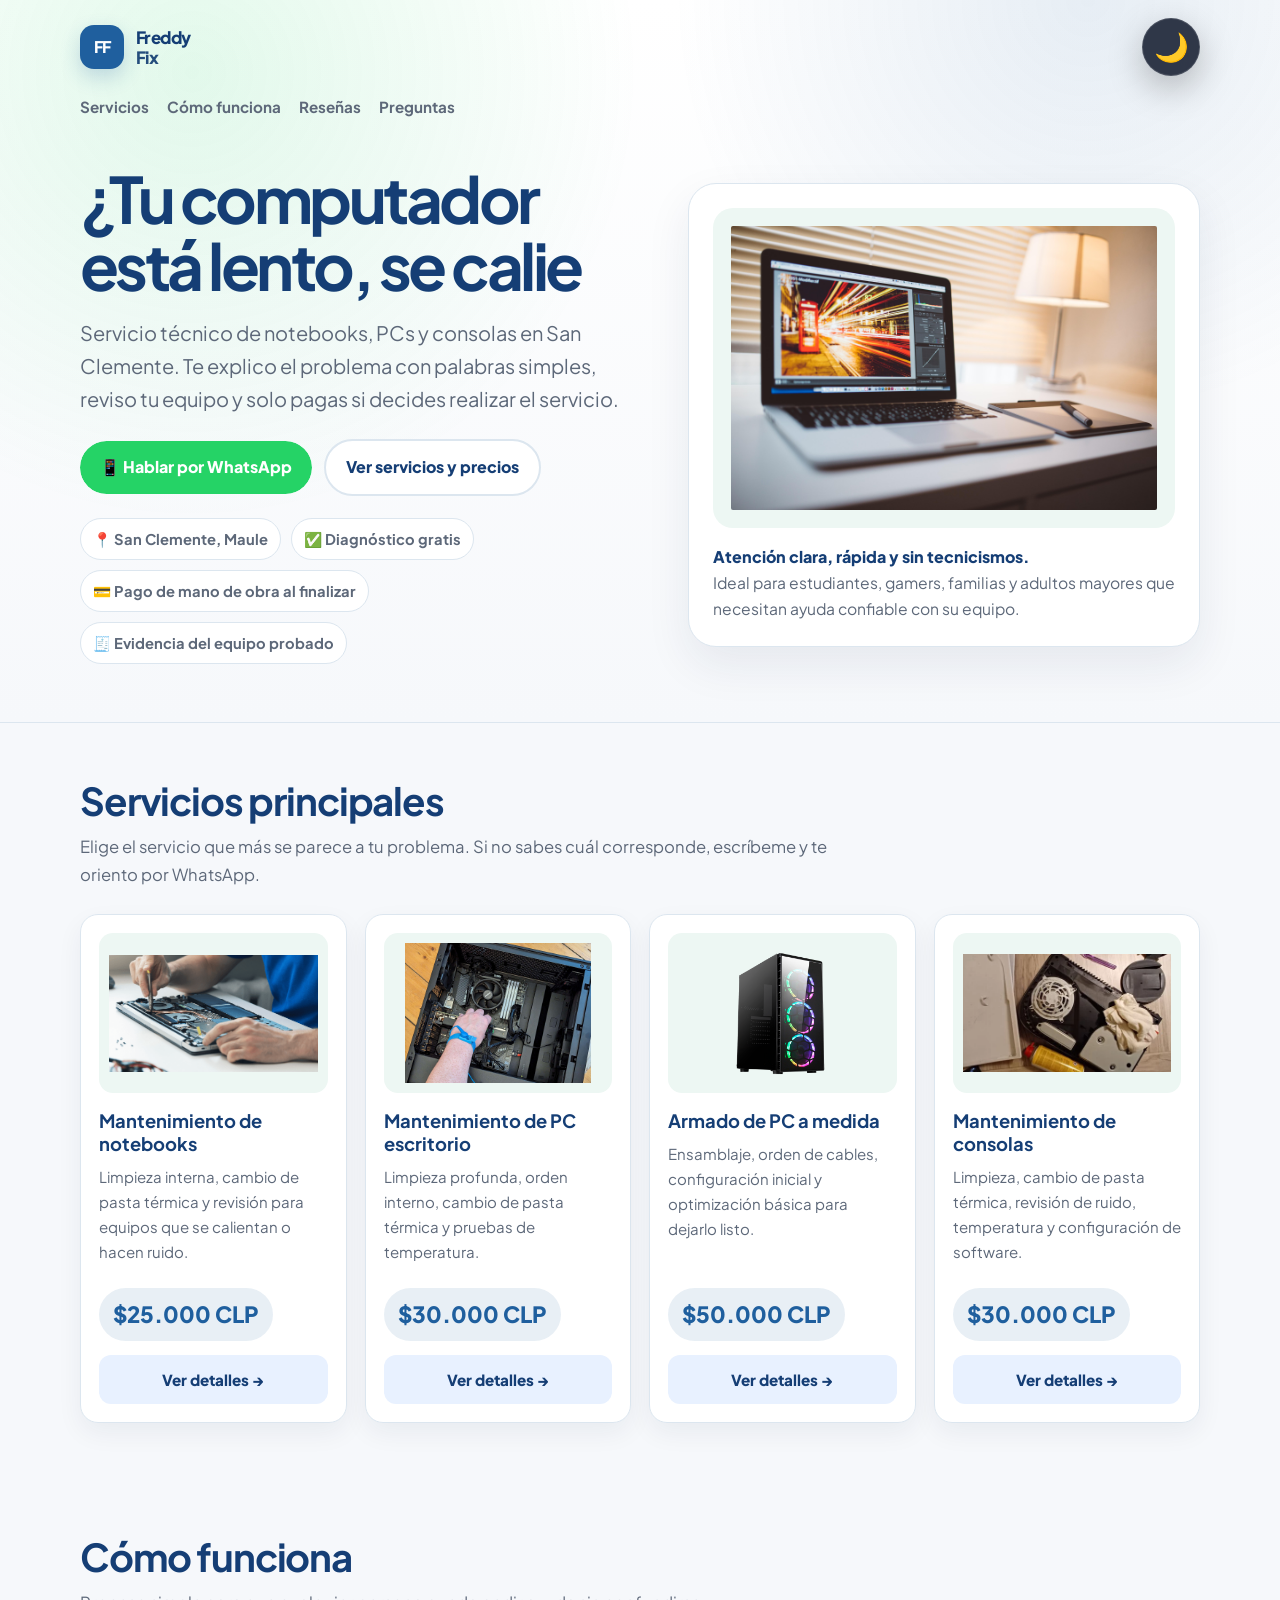
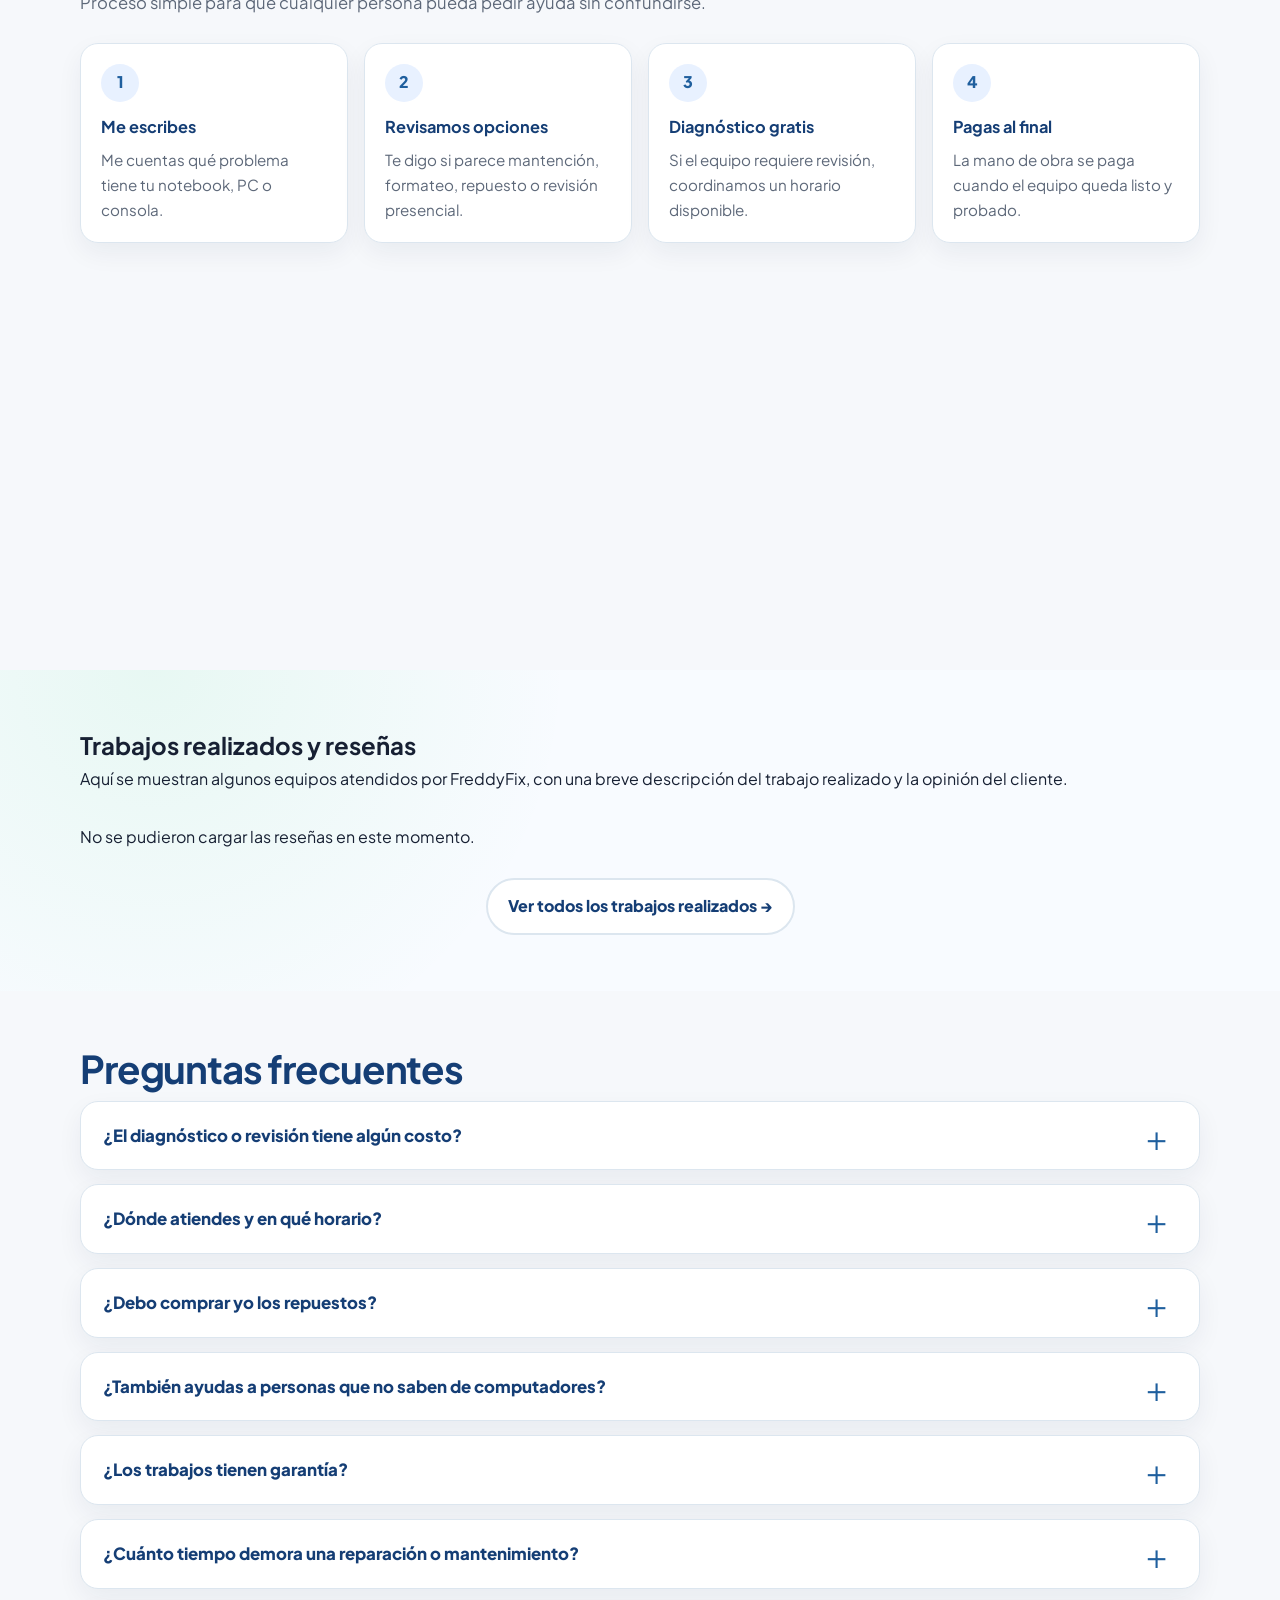
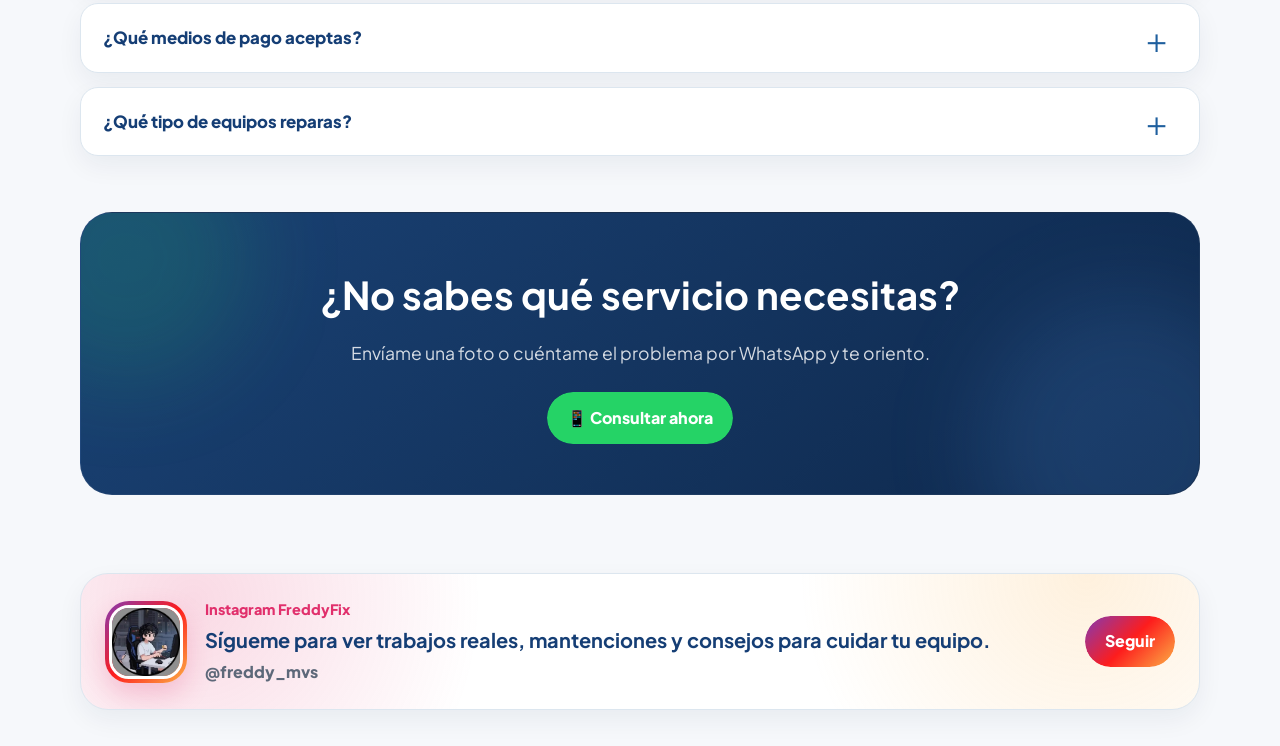
==== commit cc7cdd65: "Add files via upload" ====
--- a/index.html
+++ b/index.html
@@ -24,7 +24,7 @@
     <link rel="apple-touch-icon" href="https://www.freddyfix.cl/favicon.png">
     <meta name="theme-color" content="#1f5f9e">
 
-    <link rel="stylesheet" href="style.css">
+    <link rel="stylesheet" href="/style.css?v=13">
 </head>
 
 <body>
@@ -181,6 +181,10 @@
     </div>
 
     <div id="trabajos-resenas-container" class="trabajos-resenas-grid"></div>
+
+    <div class="ver-todos-trabajos">
+        <a href="/trabajos.html" class="btn-secondary">Ver todos los trabajos realizados →</a>
+    </div>
 </section>
 
     <section class="section" id="preguntas">
@@ -236,8 +240,6 @@
             </a>
         </div>
     </section>
-</main>
-
 </main>
 
 <section class="instagram-banner">
@@ -459,5 +461,53 @@
     });
 </script>
 
+<script>
+    // FAQ con apertura/cierre fluido real
+    document.querySelectorAll(".faq details").forEach((detalle) => {
+        if (detalle.querySelector(".faq-content")) return;
+
+        const summary = detalle.querySelector("summary");
+        const contenidoOriginal = Array.from(detalle.children).filter(
+            (child) => child.tagName.toLowerCase() !== "summary"
+        );
+
+        const wrapper = document.createElement("div");
+        wrapper.className = "faq-content";
+
+        contenidoOriginal.forEach((elemento) => {
+            wrapper.appendChild(elemento);
+        });
+
+        detalle.appendChild(wrapper);
+
+        summary.addEventListener("click", (e) => {
+            e.preventDefault();
+
+            const estaAbierto = detalle.classList.contains("faq-open");
+
+            if (estaAbierto) {
+                wrapper.style.maxHeight = wrapper.scrollHeight + "px";
+
+                requestAnimationFrame(() => {
+                    wrapper.style.maxHeight = "0px";
+                    detalle.classList.remove("faq-open");
+                });
+
+                setTimeout(() => {
+                    detalle.removeAttribute("open");
+                }, 450);
+            } else {
+                detalle.setAttribute("open", "");
+                detalle.classList.add("faq-open");
+
+                wrapper.style.maxHeight = "0px";
+
+                requestAnimationFrame(() => {
+                    wrapper.style.maxHeight = wrapper.scrollHeight + "px";
+                });
+            }
+        });
+    });
+</script>
 </body>
 </html>
--- a/style.css
+++ b/style.css
@@ -848,3 +848,612 @@
         width: 100%;
     }
 }
+
+
+/* =========================================================
+   FIX FINAL FREDDYFIX - INSTAGRAM, PRECIOS, FAQ, TRABAJOS
+   ========================================================= */
+
+/* Microanimación del precio */
+.card .price {
+    position: relative;
+    display: inline-flex !important;
+    align-items: center;
+    width: fit-content;
+    padding: 8px 12px !important;
+    border-radius: 999px;
+    background: rgba(31, 95, 158, .08);
+    border-top: 0 !important;
+    overflow: hidden;
+    transition:
+        transform .25s ease,
+        color .25s ease,
+        background .25s ease,
+        box-shadow .25s ease;
+}
+
+.card .price::after {
+    content: "";
+    position: absolute;
+    inset: 0;
+    border-radius: inherit;
+    background: linear-gradient(90deg, transparent, rgba(255, 255, 255, .55), transparent);
+    transform: translateX(-120%);
+    opacity: 0;
+    pointer-events: none;
+}
+
+@media (hover: hover) {
+    .card:hover .price {
+        transform: translateY(-2px) scale(1.06);
+        color: white;
+        background: linear-gradient(135deg, var(--brand), var(--whatsapp));
+        box-shadow: 0 12px 26px rgba(37, 211, 102, .22);
+    }
+
+    .card:hover .price::after {
+        opacity: 1;
+        animation: priceShine .8s ease;
+    }
+}
+
+@keyframes priceShine {
+    from { transform: translateX(-120%); }
+    to { transform: translateX(120%); }
+}
+
+body.dark-mode .card .price {
+    background: rgba(96, 165, 250, .12);
+}
+
+/* Banner Instagram corregido */
+.instagram-banner {
+    width: min(1120px, calc(100% - 32px));
+    margin: 0 auto 36px;
+}
+
+.instagram-banner-content {
+    position: relative;
+    overflow: hidden;
+    display: flex;
+    align-items: center;
+    justify-content: space-between;
+    gap: 22px;
+    padding: 24px;
+    border-radius: 28px;
+    border: 1px solid var(--line);
+    background:
+        radial-gradient(circle at 10% 20%, rgba(225, 48, 108, .18), transparent 18rem),
+        radial-gradient(circle at 90% 0%, rgba(252, 176, 69, .18), transparent 18rem),
+        var(--surface);
+    box-shadow: var(--shadow-soft);
+}
+
+.instagram-banner-content::before {
+    content: "";
+    position: absolute;
+    inset: 0;
+    background: linear-gradient(120deg, transparent, rgba(255, 255, 255, .22), transparent);
+    transform: translateX(-120%);
+    animation: instagramGlow 6s ease-in-out infinite;
+    pointer-events: none;
+}
+
+@keyframes instagramGlow {
+    0%, 55% { transform: translateX(-120%); }
+    75%, 100% { transform: translateX(120%); }
+}
+
+.ig-profile {
+    position: relative;
+    z-index: 1;
+    display: flex;
+    align-items: center;
+    gap: 18px;
+    min-width: 0;
+}
+
+.ig-avatar-ring {
+    width: 82px !important;
+    height: 82px !important;
+    min-width: 82px !important;
+    min-height: 82px !important;
+    max-width: 82px !important;
+    max-height: 82px !important;
+    padding: 4px;
+    border-radius: 24px;
+    background: linear-gradient(135deg, #833ab4, #fd1d1d, #fcb045);
+    box-shadow: 0 12px 26px rgba(225, 48, 108, .22);
+    overflow: hidden;
+    flex-shrink: 0;
+}
+
+.ig-avatar-img {
+    width: 100% !important;
+    height: 100% !important;
+    max-width: 100% !important;
+    max-height: 100% !important;
+    display: block;
+    object-fit: cover;
+    border-radius: 20px;
+    border: 3px solid var(--surface);
+}
+
+.ig-avatar {
+    width: 100%;
+    height: 100%;
+    display: grid;
+    place-items: center;
+    border-radius: 20px;
+    background: var(--brand);
+    color: white;
+    font-weight: 900;
+    font-size: 1.25rem;
+    letter-spacing: -0.05em;
+    border: 3px solid var(--surface);
+}
+
+.ig-info {
+    min-width: 0;
+}
+
+.instagram-label {
+    display: inline-flex;
+    margin-bottom: 4px;
+    color: #e1306c;
+    font-size: .9rem;
+    font-weight: 900;
+}
+
+.instagram-banner h2 {
+    margin: 0;
+    color: var(--brand-dark);
+    font-size: clamp(1rem, 2vw, 1.25rem);
+    line-height: 1.35;
+}
+
+.instagram-banner p {
+    margin-top: 6px;
+    color: var(--muted);
+    font-weight: 800;
+}
+
+.instagram-btn {
+    position: relative;
+    z-index: 1;
+    display: inline-flex;
+    align-items: center;
+    justify-content: center;
+    min-height: 48px;
+    padding: 12px 20px;
+    border-radius: 999px;
+    text-decoration: none;
+    font-weight: 900;
+    color: white;
+    background: linear-gradient(135deg, #833ab4, #fd1d1d, #fcb045);
+    box-shadow: 0 14px 28px rgba(225, 48, 108, .25);
+    white-space: nowrap;
+    transition: transform .2s ease, box-shadow .2s ease;
+}
+
+.instagram-btn:hover {
+    transform: translateY(-3px) scale(1.03);
+    box-shadow: 0 18px 36px rgba(225, 48, 108, .35);
+}
+
+body.dark-mode .instagram-banner h2 {
+    color: #dbeafe;
+}
+
+body.dark-mode .ig-avatar-img,
+body.dark-mode .ig-avatar {
+    border-color: var(--surface);
+}
+
+@media (max-width: 720px) {
+    .instagram-banner-content {
+        flex-direction: column;
+        align-items: stretch;
+    }
+
+    .ig-profile {
+        align-items: flex-start;
+    }
+
+    .instagram-btn {
+        width: 100%;
+    }
+}
+
+/* FAQ animación real */
+details {
+    overflow: hidden;
+}
+
+details summary {
+    cursor: pointer;
+}
+
+details .faq-content {
+    overflow: hidden;
+    max-height: 0;
+    opacity: 0;
+    transform: translateY(-8px);
+    filter: blur(3px);
+    transition:
+        max-height .45s cubic-bezier(.2, .8, .2, 1),
+        opacity .35s ease,
+        transform .35s cubic-bezier(.2, .8, .2, 1),
+        filter .35s ease;
+}
+
+details.faq-open .faq-content {
+    opacity: 1;
+    transform: translateY(0);
+    filter: blur(0);
+}
+
+details.faq-open {
+    border-color: rgba(96, 165, 250, .45);
+    box-shadow: 0 14px 30px rgba(31, 95, 158, .10);
+}
+
+body.dark-mode details.faq-open {
+    box-shadow: 0 14px 30px rgba(0, 0, 0, .28);
+}
+
+details.faq-open summary::after {
+    transform: translateY(-50%) rotate(135deg) scale(1.08);
+}
+
+/* Página trabajos */
+.trabajos-page {
+    min-height: 100vh;
+    background:
+        radial-gradient(circle at 12% 0%, rgba(37, 211, 102, .08), transparent 28rem),
+        radial-gradient(circle at 90% 0%, rgba(31, 95, 158, .12), transparent 26rem),
+        var(--bg);
+}
+
+.trabajos-hero {
+    padding: 54px 0 24px;
+}
+
+.trabajos-kicker {
+    display: inline-flex;
+    margin-bottom: 10px;
+    padding: 8px 12px;
+    border-radius: 999px;
+    background: var(--brand-soft);
+    color: var(--brand);
+    font-weight: 900;
+    font-size: .9rem;
+}
+
+.trabajos-hero h1 {
+    max-width: 850px;
+    color: var(--brand-dark);
+    font-size: clamp(2.2rem, 5vw, 4rem);
+    line-height: 1.05;
+    letter-spacing: -0.055em;
+    margin-bottom: 14px;
+}
+
+.trabajos-hero p {
+    max-width: 760px;
+    color: var(--muted);
+    font-size: clamp(1rem, 2vw, 1.18rem);
+}
+
+.trabajos-page-section {
+    padding: 24px 0 70px;
+}
+
+.ver-todos-trabajos {
+    width: min(1120px, calc(100% - 32px));
+    margin: 28px auto 0;
+    text-align: center;
+}
+
+.ver-todos-trabajos .btn-secondary {
+    background: var(--surface);
+}
+
+body.dark-mode .trabajos-page {
+    background:
+        radial-gradient(circle at 12% 0%, rgba(37, 211, 102, .07), transparent 28rem),
+        radial-gradient(circle at 90% 0%, rgba(96, 165, 250, .10), transparent 26rem),
+        var(--bg);
+}
+
+/* Skeleton para reseñas */
+.skeleton-card {
+    min-height: 420px;
+    border-radius: 22px;
+    background:
+        linear-gradient(90deg, rgba(148, 163, 184, .14), rgba(148, 163, 184, .28), rgba(148, 163, 184, .14));
+    background-size: 220% 100%;
+    animation: skeletonMove 1.25s ease-in-out infinite;
+    border: 1px solid var(--line);
+}
+
+@keyframes skeletonMove {
+    0% { background-position: 0% 0; }
+    100% { background-position: -220% 0; }
+}
+
+/* Asegurar fade-up */
+.fade-up {
+    opacity: 0;
+    transform: translateY(40px) scale(.96);
+}
+
+.fade-up.show {
+    opacity: 1;
+    transform: translateY(0) scale(1);
+    transition:
+        opacity .7s ease-out,
+        transform .7s cubic-bezier(.2, .8, .2, 1);
+}
+
+
+/* =========================================================
+   FIX FINAL FREDDYFIX - PRECIOS EN TODOS, CARRUSEL INICIO 5
+   ========================================================= */
+
+/* Precio tipo cápsula en tarjetas del inicio */
+.card .price {
+    position: relative;
+    display: inline-flex !important;
+    align-items: center;
+    width: fit-content;
+    padding: 8px 14px !important;
+    border-radius: 999px;
+    background: rgba(31, 95, 158, .10);
+    border-top: 0 !important;
+    overflow: hidden;
+    transition:
+        transform .25s ease,
+        color .25s ease,
+        background .25s ease,
+        box-shadow .25s ease;
+}
+
+.card .price::after,
+.price-badge::after {
+    content: "";
+    position: absolute;
+    inset: 0;
+    border-radius: inherit;
+    background: linear-gradient(90deg, transparent, rgba(255, 255, 255, .52), transparent);
+    transform: translateX(-125%);
+    opacity: 0;
+    pointer-events: none;
+}
+
+@media (hover: hover) {
+    .card:hover .price {
+        transform: translateY(-2px) scale(1.06);
+        color: white;
+        background: linear-gradient(135deg, var(--brand), var(--whatsapp));
+        box-shadow: 0 12px 26px rgba(37, 211, 102, .22);
+    }
+
+    .card:hover .price::after,
+    .price-badge:hover::after {
+        opacity: 1;
+        animation: priceShine .8s ease;
+    }
+}
+
+@keyframes priceShine {
+    from { transform: translateX(-125%); }
+    to { transform: translateX(125%); }
+}
+
+/* Precio tipo cápsula grande en páginas de servicio */
+.price-badge {
+    position: relative;
+    overflow: hidden;
+    display: inline-flex;
+    flex-direction: column;
+    gap: 4px;
+    width: fit-content;
+    padding: 16px 20px;
+    border-radius: 22px;
+    background:
+        linear-gradient(135deg, rgba(31, 95, 158, .16), rgba(37, 211, 102, .10)),
+        var(--brand-soft);
+    border: 1px solid rgba(96, 165, 250, .35);
+    box-shadow: 0 14px 28px rgba(31, 95, 158, .10);
+    transition:
+        transform .25s ease,
+        box-shadow .25s ease,
+        border-color .25s ease,
+        background .25s ease;
+}
+
+.price-amount {
+    display: inline-flex;
+    align-items: center;
+    width: fit-content;
+    padding: 6px 14px;
+    border-radius: 999px;
+    background: rgba(31, 95, 158, .12);
+    color: var(--brand);
+    font-size: clamp(1.45rem, 3vw, 1.9rem);
+    font-weight: 900;
+    line-height: 1.1;
+}
+
+.price-note {
+    color: var(--muted);
+    font-weight: 700;
+}
+
+@media (hover: hover) {
+    .price-badge:hover {
+        transform: translateY(-4px) scale(1.02);
+        border-color: var(--brand);
+        box-shadow: 0 20px 38px rgba(31, 95, 158, .16);
+    }
+
+    .price-badge:hover .price-amount {
+        color: white;
+        background: linear-gradient(135deg, var(--brand), var(--whatsapp));
+    }
+}
+
+body.dark-mode .card .price,
+body.dark-mode .price-amount {
+    background: rgba(96, 165, 250, .14);
+}
+
+body.dark-mode .price-badge {
+    background:
+        linear-gradient(135deg, rgba(96, 165, 250, .16), rgba(37, 211, 102, .09)),
+        var(--surface);
+    border-color: var(--line);
+}
+
+/* Carrusel horizontal de trabajos en página principal */
+body:not(.pagina-trabajos) .trabajos-resenas-grid {
+    display: block;
+}
+
+.trabajos-home-carousel {
+    position: relative;
+    width: min(1120px, calc(100% - 32px));
+    margin: 32px auto 0;
+}
+
+.trabajos-home-viewport {
+    overflow: hidden;
+    border-radius: 24px;
+}
+
+.trabajos-home-track {
+    display: flex;
+    gap: 24px;
+    transition: transform .45s cubic-bezier(.2, .8, .2, 1);
+    will-change: transform;
+}
+
+.trabajos-home-track .trabajo-resena-card {
+    flex: 0 0 calc((100% - 48px) / 3);
+    min-width: calc((100% - 48px) / 3);
+}
+
+.home-carousel-btn {
+    position: absolute;
+    top: 45%;
+    transform: translateY(-50%);
+    z-index: 5;
+    width: 44px;
+    height: 44px;
+    border: 1px solid rgba(255, 255, 255, .25);
+    border-radius: 999px;
+    background: rgba(15, 23, 42, .78);
+    color: white;
+    font-size: 34px;
+    line-height: 1;
+    cursor: pointer;
+    display: grid;
+    place-items: center;
+    box-shadow: 0 14px 28px rgba(0, 0, 0, .25);
+    transition: transform .2s ease, background .2s ease, opacity .2s ease;
+}
+
+.home-carousel-prev {
+    left: -12px;
+}
+
+.home-carousel-next {
+    right: -12px;
+}
+
+.home-carousel-btn:hover {
+    transform: translateY(-50%) scale(1.08);
+    background: var(--brand);
+}
+
+.home-carousel-dots {
+    display: flex;
+    justify-content: center;
+    gap: 8px;
+    margin-top: 18px;
+}
+
+.home-carousel-dot {
+    width: 9px;
+    height: 9px;
+    border: 0;
+    border-radius: 999px;
+    background: rgba(96, 165, 250, .35);
+    cursor: pointer;
+    transition: width .25s ease, background .25s ease;
+}
+
+.home-carousel-dot.active {
+    width: 28px;
+    background: var(--brand);
+}
+
+@media (max-width: 980px) {
+    .trabajos-home-track .trabajo-resena-card {
+        flex-basis: calc((100% - 24px) / 2);
+        min-width: calc((100% - 24px) / 2);
+    }
+}
+
+@media (max-width: 640px) {
+    .trabajos-home-carousel {
+        width: min(100% - 24px, 1120px);
+    }
+
+    .trabajos-home-track .trabajo-resena-card {
+        flex-basis: 100%;
+        min-width: 100%;
+    }
+
+    .home-carousel-prev {
+        left: 8px;
+    }
+
+    .home-carousel-next {
+        right: 8px;
+    }
+}
+
+/* Página trabajos: sin límite y en grilla */
+body.pagina-trabajos .trabajos-resenas-grid {
+    width: min(1120px, calc(100% - 32px));
+    margin: 32px auto 0;
+    display: grid !important;
+    grid-template-columns: repeat(3, 1fr);
+    gap: 24px;
+}
+
+@media (max-width: 980px) {
+    body.pagina-trabajos .trabajos-resenas-grid {
+        grid-template-columns: repeat(2, 1fr);
+    }
+}
+
+@media (max-width: 640px) {
+    body.pagina-trabajos .trabajos-resenas-grid {
+        grid-template-columns: 1fr;
+    }
+}
+
+/* Botón a trabajos */
+.ver-todos-trabajos {
+    width: min(1120px, calc(100% - 32px));
+    margin: 28px auto 0;
+    text-align: center;
+}
+
+.ver-todos-trabajos .btn-secondary {
+    background: var(--surface);
+}
+
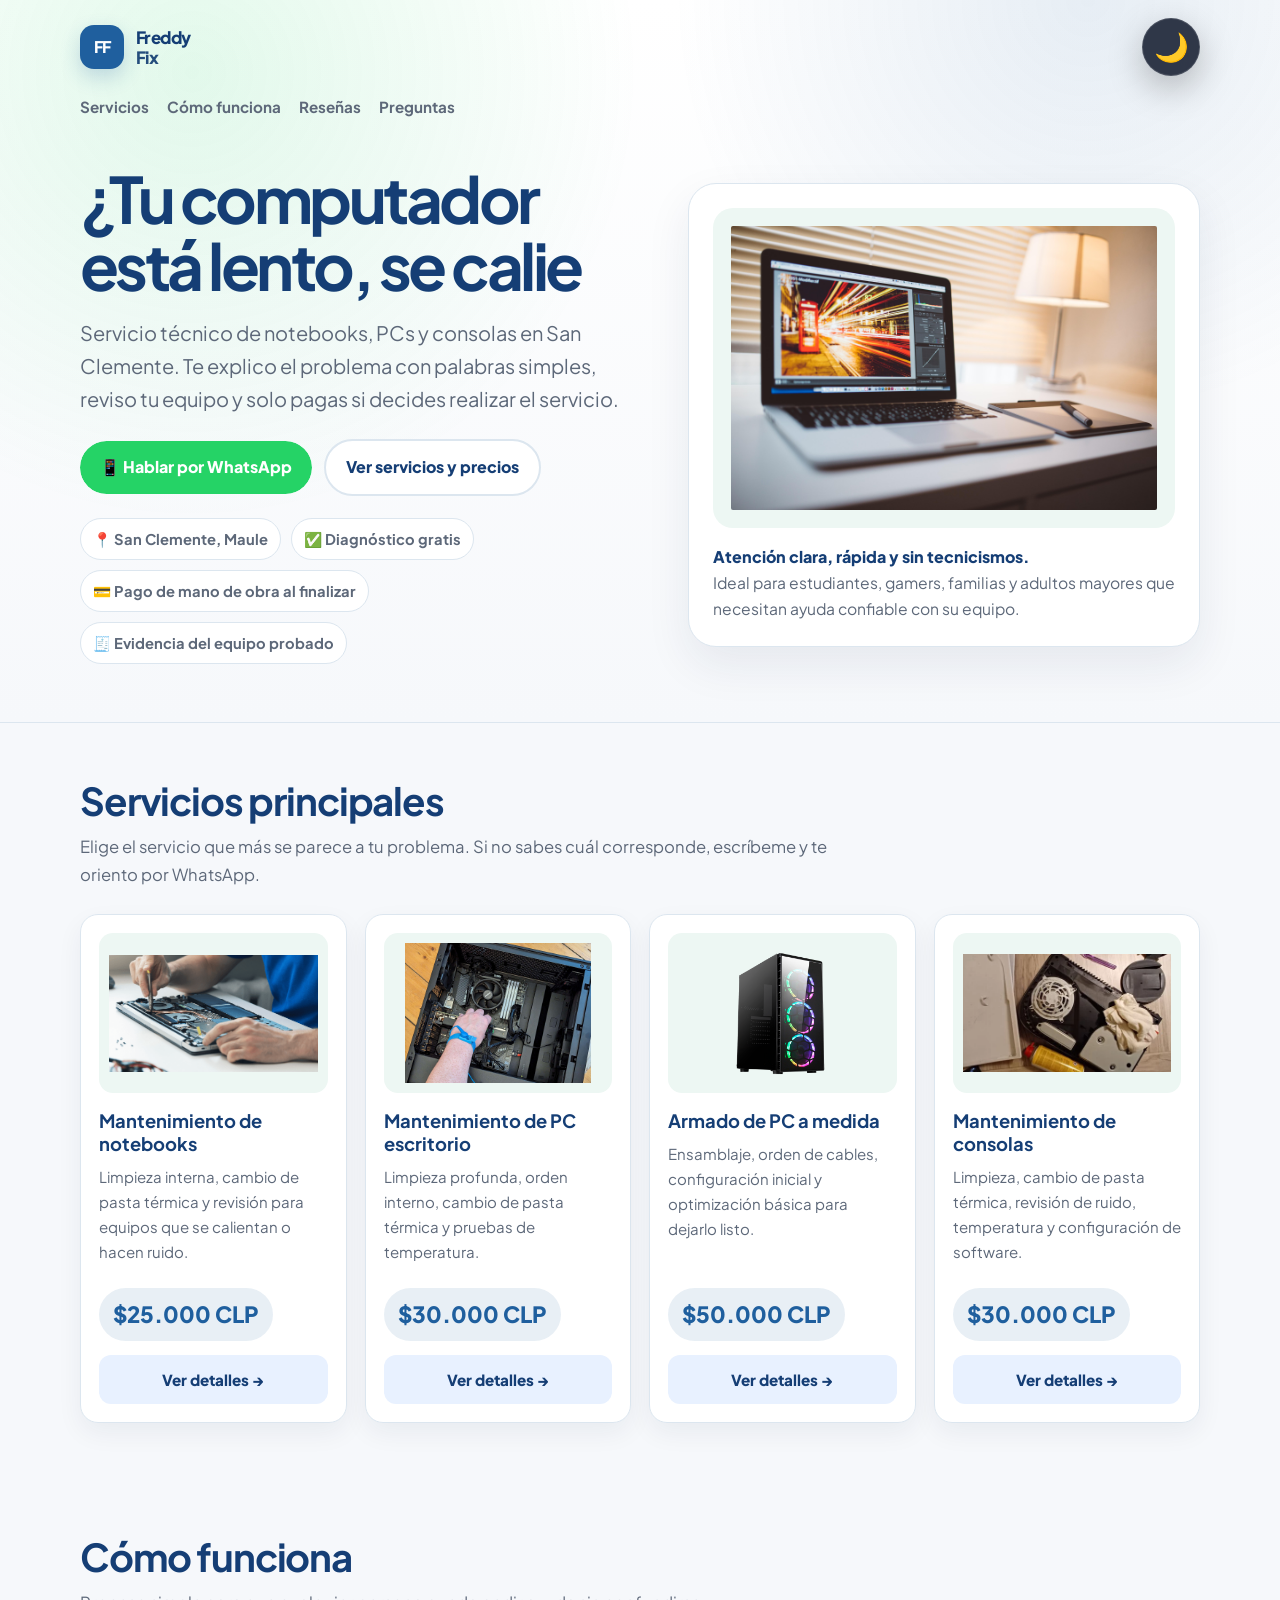
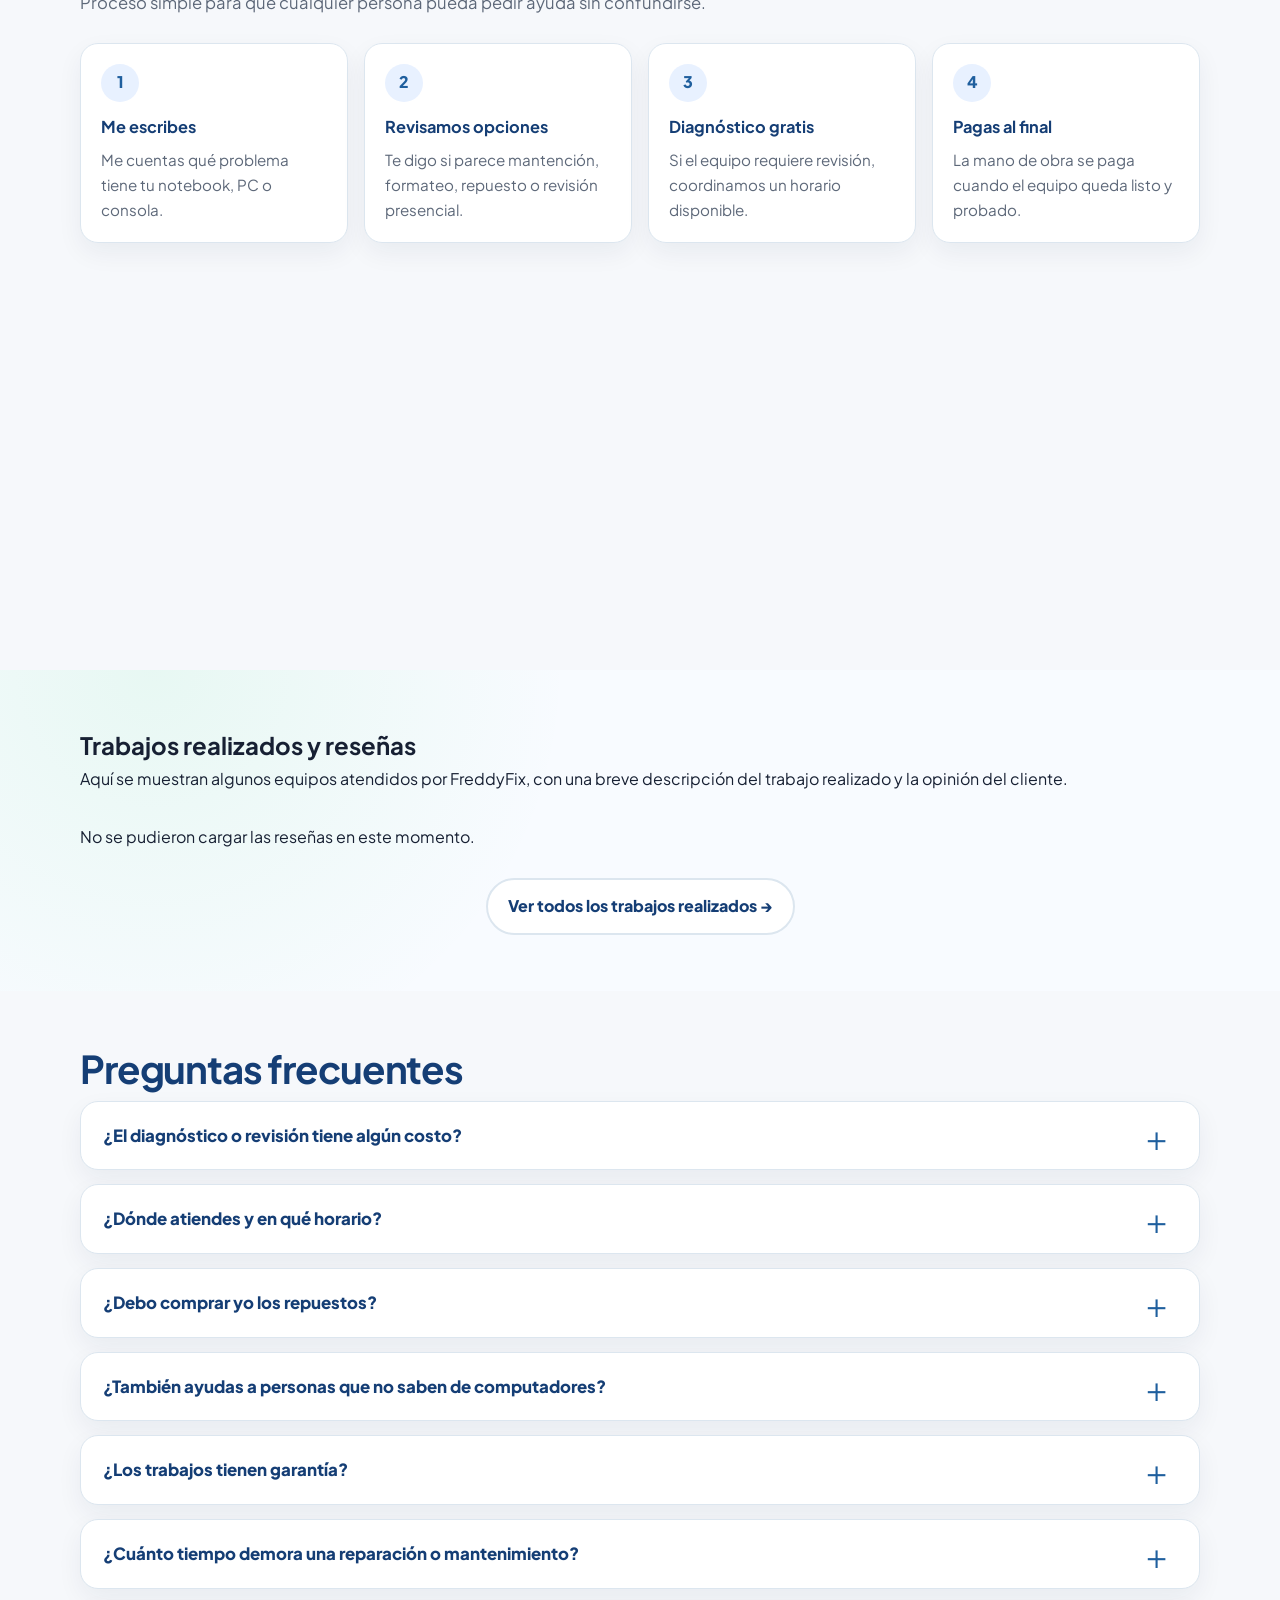
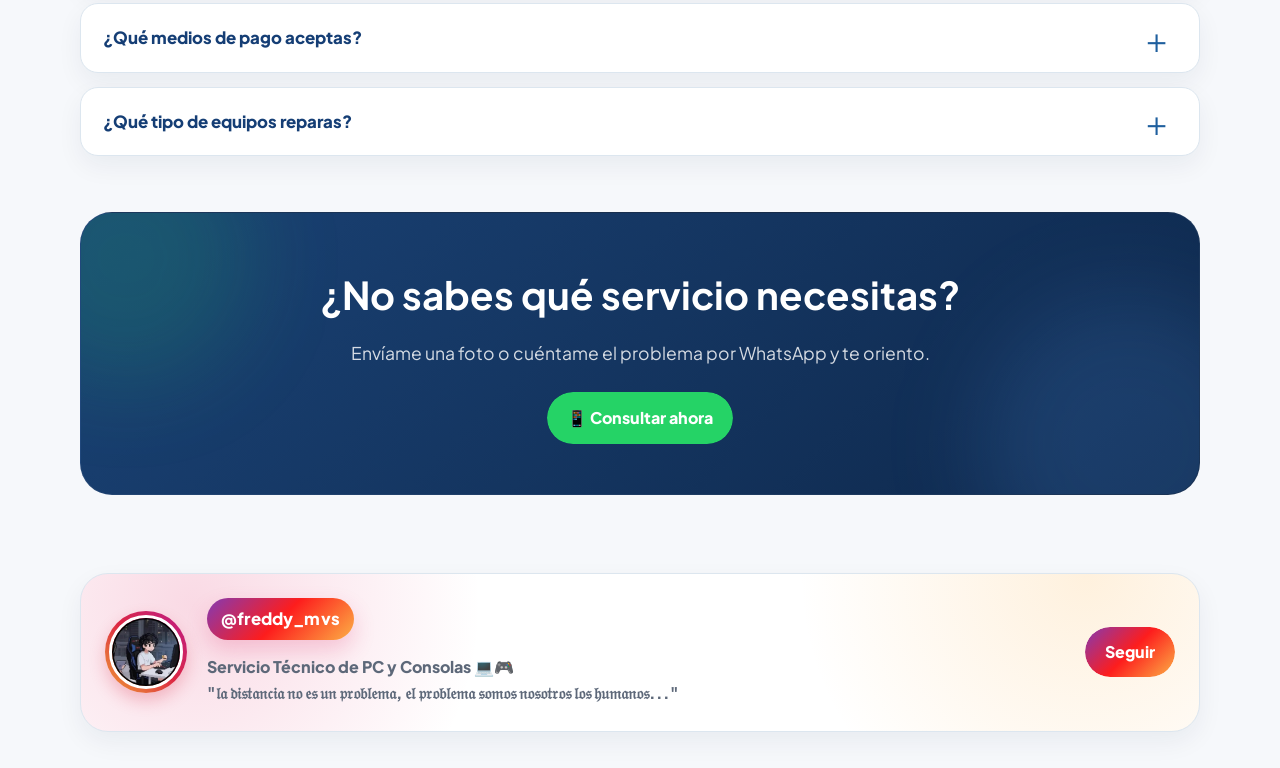
==== commit e2b2fb4a: "Add files via upload" ====
--- a/index.html
+++ b/index.html
@@ -243,32 +243,29 @@
 </main>
 
 <section class="instagram-banner">
-    <div class="instagram-banner-content">
+    <a href="https://www.instagram.com/Freddy_mvs/" target="_blank" rel="noopener" class="instagram-banner-content" style="text-decoration: none; color: inherit; display: flex;">
+        
         <div class="ig-profile">
             <div class="ig-avatar-ring">
-                <img 
-                    class="ig-avatar-img" 
-                    src="imagenes/tu_foto_de_perfil.jpeg" 
-                    alt="Instagram FreddyFix"
-                >
+                <img src="imagenes/tu_foto_de_perfil.jpeg" alt="freddy_mvs" class="ig-avatar">
             </div>
-
+            
             <div class="ig-info">
-                <span class="instagram-label">Instagram FreddyFix</span>
-                <h2>Sígueme para ver trabajos reales, mantenciones y consejos para cuidar tu equipo.</h2>
-                <p>@freddy_mvs</p>
+                <div class="ig-header">
+                    <span class="instagram-label">@freddy_mvs</span>
+                </div>
+                
+                <p class="ig-bio-real">
+                    Servicio Técnico de PC y Consolas 💻🎮<br>
+                    "𝔩𝔞 𝔡𝔦𝔰𝔱𝔞𝔫𝔠𝔦𝔞 𝔫𝔬 𝔢𝔰 𝔲𝔫 𝔭𝔯𝔬𝔟𝔩𝔢𝔪𝔞, 𝔢𝔩 𝔭𝔯𝔬𝔟𝔩𝔢𝔪𝔞 𝔰𝔬𝔪𝔬𝔰 𝔫𝔬𝔰𝔬𝔱𝔯𝔬𝔰 𝔩𝔬𝔰 𝔥𝔲𝔪𝔞𝔫𝔬𝔰..."
+                </p>
             </div>
         </div>
 
-        <a 
-            class="instagram-btn" 
-            href="https://www.instagram.com/freddy_mvs/" 
-            target="_blank" 
-            rel="noopener"
-        >
-            Seguir
-        </a>
-    </div>
+        <div class="instagram-btn">
+             Seguir
+        </div>
+    </a>
 </section>
 
 <script src="comentarios.js"></script>
--- a/style.css
+++ b/style.css
@@ -1456,4 +1456,76 @@
 .ver-todos-trabajos .btn-secondary {
     background: var(--surface);
 }
-
+.ig-profile {
+    display: flex;
+    align-items: center;
+    gap: 20px;
+    position: relative;
+    z-index: 2;
+}
+
+.ig-avatar-ring {
+    width: 96px;
+    height: 96px;
+    min-width: 96px;
+    min-height: 96px;
+    border-radius: 50%;
+    background: linear-gradient(45deg, #f09433 0%, #e6683c 25%, #dc2743 50%, #cc2366 75%, #bc1888 100%);
+    padding: 4px;
+    flex-shrink: 0;
+    overflow: hidden;
+    display: flex;
+    align-items: center;
+    justify-content: center;
+    box-shadow: 0 8px 16px rgba(220, 39, 67, 0.25);
+    transition: transform 0.3s ease;
+}
+
+.ig-profile:hover .ig-avatar-ring {
+    transform: scale(1.05) rotate(5deg);
+}
+
+.ig-avatar {
+    width: 100%;
+    height: 100%;
+    display: block;
+    border-radius: 50%;
+    object-fit: cover;
+    object-position: center;
+    border: 3px solid var(--surface);
+    overflow: hidden;
+    transition: border-color 0.4s ease;
+}
+
+body.dark-mode .ig-avatar {
+    border-color: #0f1b2d;
+}
+
+@media (max-width: 700px) {
+    .ig-profile {
+        flex-direction: column;
+        text-align: center;
+        gap: 12px;
+    }
+
+    .ig-avatar-ring {
+        width: 88px;
+        height: 88px;
+        min-width: 88px;
+        min-height: 88px;
+    }
+}
+.instagram-label {
+    display: inline-flex;
+    align-items: center;
+    width: fit-content;
+    margin-bottom: 8px;
+    padding: 7px 14px;
+    border-radius: 999px;
+    color: white;
+    background: linear-gradient(135deg, #833ab4, #fd1d1d, #fcb045);
+    font-size: 1.05rem;
+    font-weight: 900;
+    letter-spacing: 0.01em;
+    box-shadow: 0 10px 22px rgba(225, 48, 108, 0.22);
+}
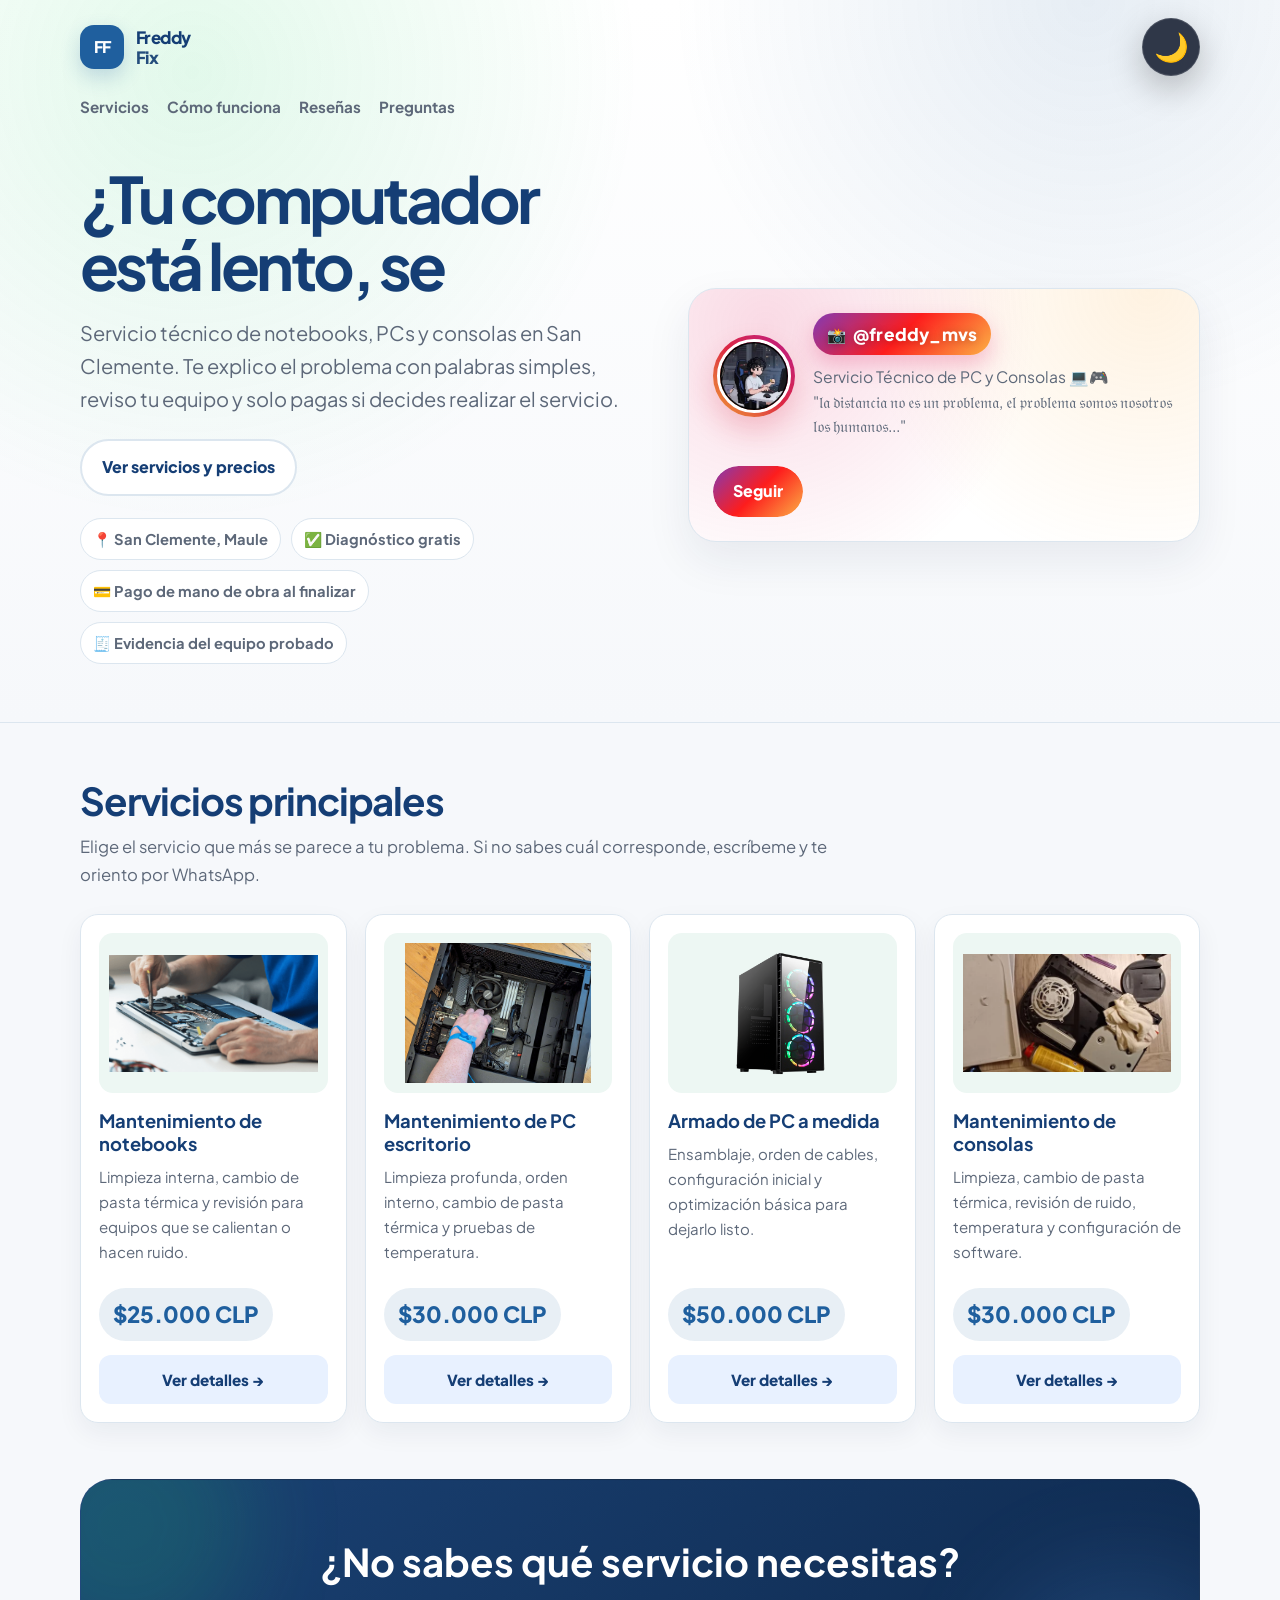
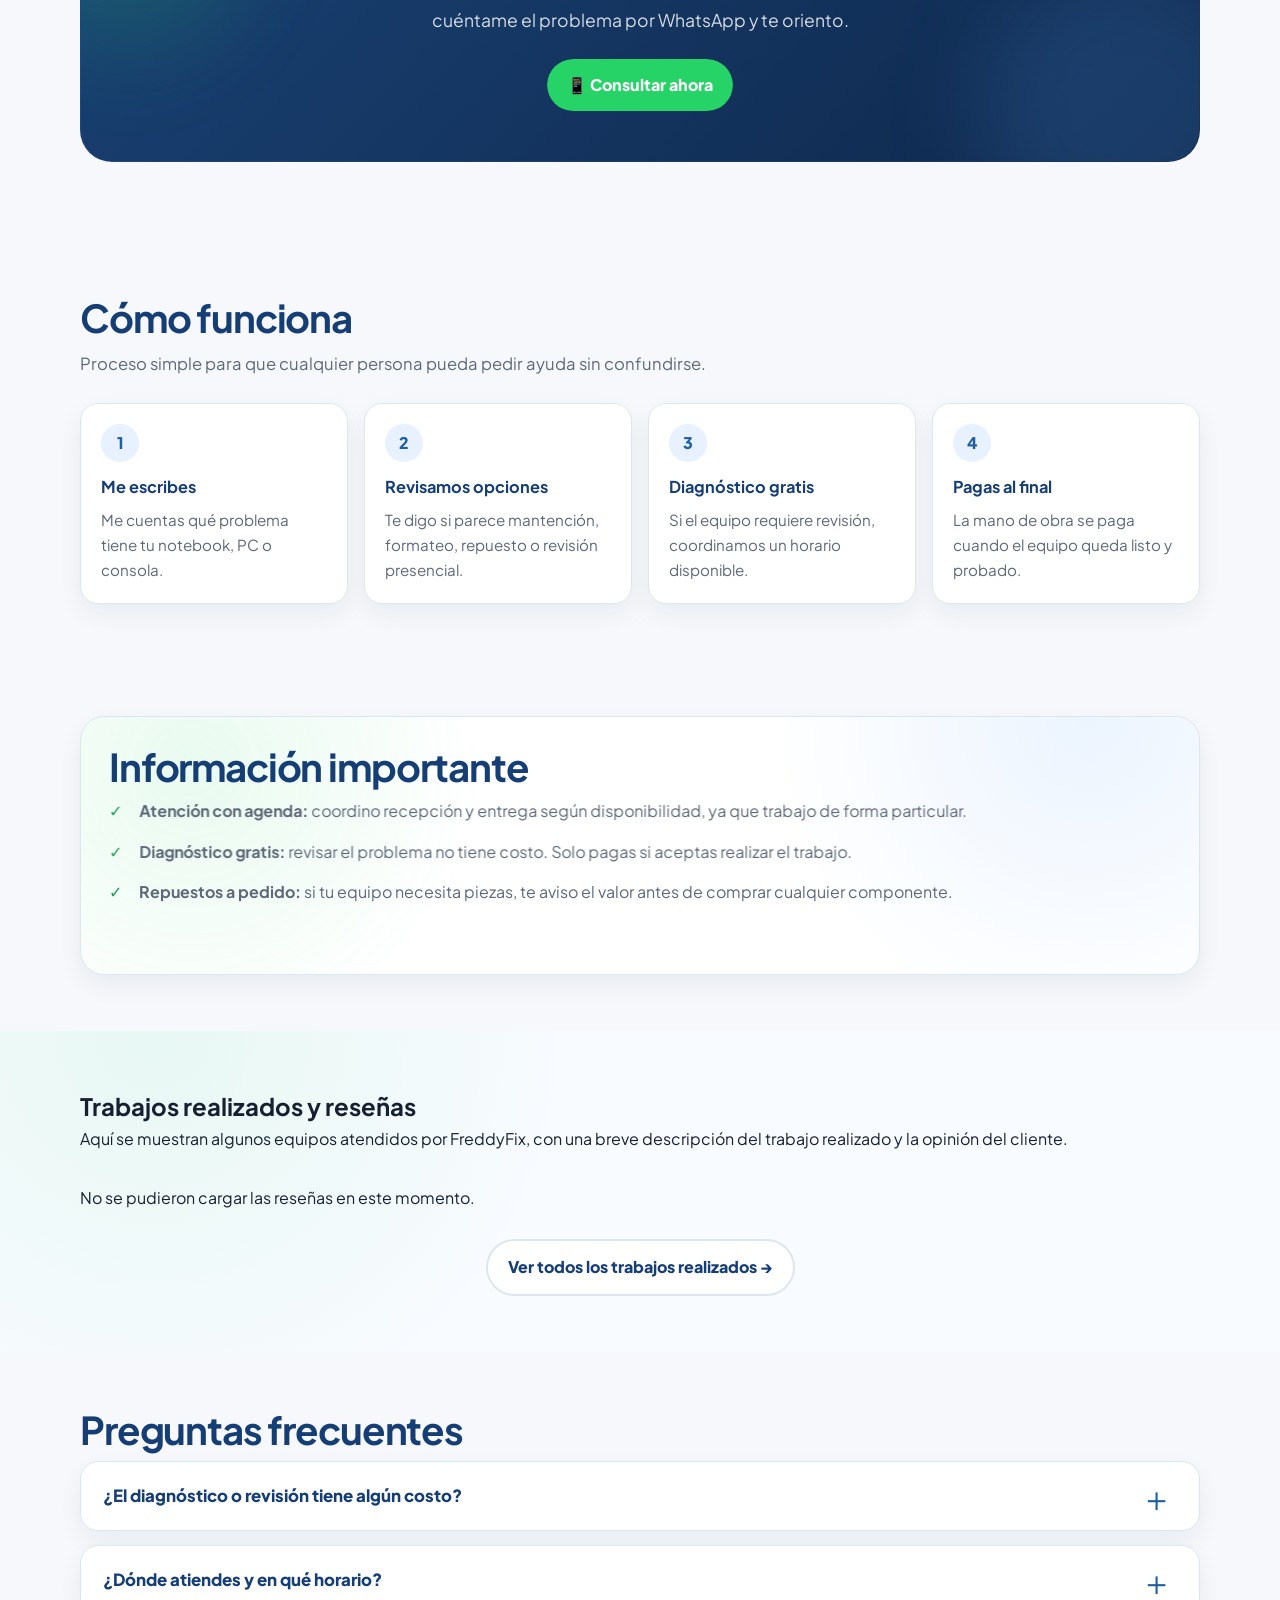
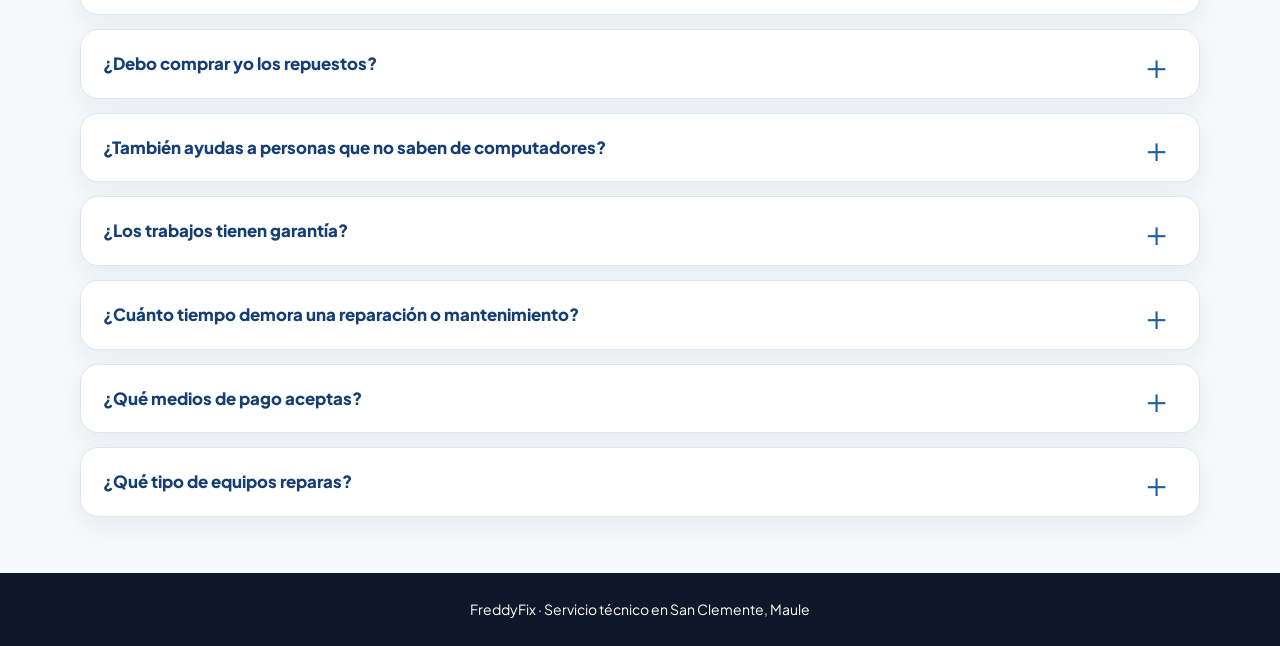
==== commit 3dfb131d: "Add files via upload" ====
--- a/index.html
+++ b/index.html
@@ -25,6 +25,148 @@
     <meta name="theme-color" content="#1f5f9e">
 
     <link rel="stylesheet" href="/style.css?v=13">
+
+<style>
+/* Instagram dentro del hero */
+.hero-instagram-card {
+    position: relative;
+    overflow: hidden;
+    border: 1px solid var(--line);
+    border-radius: 28px;
+    padding: 24px;
+    background:
+        radial-gradient(circle at 15% 15%, rgba(225, 48, 108, .18), transparent 17rem),
+        radial-gradient(circle at 90% 0%, rgba(252, 176, 69, .16), transparent 18rem),
+        var(--surface);
+    box-shadow: var(--shadow);
+}
+
+.hero-instagram-card::before {
+    content: "";
+    position: absolute;
+    inset: 0;
+    background: linear-gradient(120deg, transparent, rgba(255,255,255,.16), transparent);
+    transform: translateX(-120%);
+    animation: heroInstagramGlow 6s ease-in-out infinite;
+    pointer-events: none;
+}
+
+@keyframes heroInstagramGlow {
+    0%, 55% { transform: translateX(-120%); }
+    75%, 100% { transform: translateX(120%); }
+}
+
+.hero-instagram-link {
+    position: relative;
+    z-index: 1;
+    display: flex;
+    text-decoration: none;
+    color: inherit;
+}
+
+.hero-instagram-card .ig-profile {
+    width: 100%;
+    display: grid;
+    grid-template-columns: auto 1fr;
+    align-items: center;
+    gap: 18px;
+}
+
+.hero-instagram-card .ig-avatar-ring {
+    width: 112px;
+    height: 112px;
+    min-width: 112px;
+    min-height: 112px;
+    border-radius: 50%;
+    padding: 4px;
+    background: linear-gradient(45deg, #f09433, #e6683c, #dc2743, #cc2366, #bc1888);
+    overflow: hidden;
+    box-shadow: 0 14px 28px rgba(220, 39, 67, .22);
+}
+
+.hero-instagram-card .ig-avatar {
+    width: 100%;
+    height: 100%;
+    display: block;
+    border-radius: 50%;
+    object-fit: cover;
+    object-position: center;
+    border: 3px solid var(--surface);
+}
+
+.hero-instagram-card .instagram-label {
+    display: inline-flex;
+    align-items: center;
+    width: fit-content;
+    margin-bottom: 10px;
+    padding: 7px 14px;
+    border-radius: 999px;
+    color: #ffffff;
+    background: linear-gradient(135deg, #833ab4, #fd1d1d, #fcb045);
+    font-size: 1.08rem;
+    font-weight: 900;
+    letter-spacing: .01em;
+    box-shadow: 0 10px 22px rgba(225, 48, 108, .28);
+    text-shadow: 0 1px 8px rgba(0,0,0,.25);
+}
+
+.hero-instagram-card .instagram-label::before {
+    content: "📸";
+    margin-right: 7px;
+    font-size: .95rem;
+}
+
+.hero-instagram-card .ig-bio-real {
+    margin: 0;
+    color: var(--muted);
+    font-size: .98rem;
+    line-height: 1.55;
+}
+
+.hero-instagram-btn {
+    grid-column: 1 / -1;
+    justify-self: start;
+    margin-top: 10px;
+}
+
+body.dark-mode .hero-instagram-card .ig-avatar {
+    border-color: var(--surface);
+}
+
+body.dark-mode .hero-instagram-card .ig-bio-real {
+    color: #dbeafe;
+}
+
+@media (hover: hover) {
+    .hero-instagram-card {
+        transition: transform .25s ease, box-shadow .25s ease, border-color .25s ease;
+    }
+
+    .hero-instagram-card:hover {
+        transform: translateY(-6px);
+        border-color: rgba(225, 48, 108, .45);
+        box-shadow: 0 24px 50px rgba(225, 48, 108, .16);
+    }
+
+    .hero-instagram-card:hover .ig-avatar-ring {
+        transform: scale(1.04) rotate(4deg);
+    }
+}
+
+@media (max-width: 720px) {
+    .hero-instagram-card .ig-profile {
+        grid-template-columns: 1fr;
+        text-align: center;
+        justify-items: center;
+    }
+
+    .hero-instagram-btn {
+        justify-self: stretch;
+        width: 100%;
+    }
+}
+</style>
+
 </head>
 
 <body>
@@ -61,9 +203,6 @@
                 </p>
 
                 <div class="hero-actions">
-                    <a class="btn-primary" href="https://wa.me/56956856850?text=Hola%20Freddy%2C%20quiero%20consultar%20por%20un%20servicio%20t%C3%A9cnico." target="_blank" rel="noopener">
-                        📱 Hablar por WhatsApp
-                    </a>
                     <a class="btn-secondary" href="#servicios">Ver servicios y precios</a>
                 </div>
 
@@ -74,11 +213,29 @@
                     <li>🧾 Evidencia del equipo probado</li>
                 </ul>
             </div>
-
-            <aside class="hero-card" aria-label="Resumen del servicio">
-                <img src="imagenes/lalmch-computer-767781_1920.jpg" alt="Mantenimiento de computador de escritorio">
-                <p class="mini-title">Atención clara, rápida y sin tecnicismos.</p>
-                <p class="mini-text">Ideal para estudiantes, gamers, familias y adultos mayores que necesitan ayuda confiable con su equipo.</p>
+            <aside class="hero-instagram-card" aria-label="Instagram FreddyFix">
+                <a href="https://www.instagram.com/Freddy_mvs/" target="_blank" rel="noopener" class="hero-instagram-link">
+                    <div class="ig-profile">
+                        <div class="ig-avatar-ring">
+                            <img src="imagenes/tu_foto_de_perfil.jpeg" alt="freddy_mvs" class="ig-avatar">
+                        </div>
+
+                        <div class="ig-info">
+                            <div class="ig-header">
+                                <span class="instagram-label">@freddy_mvs</span>
+                            </div>
+
+                            <p class="ig-bio-real">
+                                Servicio Técnico de PC y Consolas 💻🎮<br>
+                                "𝔩𝔞 𝔡𝔦𝔰𝔱𝔞𝔫𝔠𝔦𝔞 𝔫𝔬 𝔢𝔰 𝔲𝔫 𝔭𝔯𝔬𝔟𝔩𝔢𝔪𝔞, 𝔢𝔩 𝔭𝔯𝔬𝔟𝔩𝔢𝔪𝔞 𝔰𝔬𝔪𝔬𝔰 𝔫𝔬𝔰𝔬𝔱𝔯𝔬𝔰 𝔩𝔬𝔰 𝔥𝔲𝔪𝔞𝔫𝔬𝔰..."
+                            </p>
+                        </div>
+
+                        <div class="instagram-btn hero-instagram-btn">
+                            Seguir
+                        </div>
+                    </div>
+                </a>
             </aside>
         </section>
     </div>
@@ -125,6 +282,16 @@
                     <span class="card-link">Ver detalles →</span>
                 </a>
             </div>
+        </div>
+    </section>
+
+<section class="container">
+        <div class="final-cta">
+            <h2>¿No sabes qué servicio necesitas?</h2>
+            <p>cuéntame el problema por WhatsApp y te oriento.</p>
+            <a class="btn-primary" href="https://wa.me/56956856850?text=Hola%20Freddy%2C%20no%20s%C3%A9%20qu%C3%A9%20servicio%20necesito.%20%C2%BFMe%20puedes%20orientar%3F" target="_blank" rel="noopener">
+                📱 Consultar ahora
+            </a>
         </div>
     </section>
 
@@ -230,44 +397,10 @@
                 </div>
         </div>
     </section>
-
-    <section class="container">
-        <div class="final-cta">
-            <h2>¿No sabes qué servicio necesitas?</h2>
-            <p>Envíame una foto o cuéntame el problema por WhatsApp y te oriento.</p>
-            <a class="btn-primary" href="https://wa.me/56956856850?text=Hola%20Freddy%2C%20no%20s%C3%A9%20qu%C3%A9%20servicio%20necesito.%20%C2%BFMe%20puedes%20orientar%3F" target="_blank" rel="noopener">
-                📱 Consultar ahora
-            </a>
-        </div>
-    </section>
 </main>
-
-<section class="instagram-banner">
-    <a href="https://www.instagram.com/Freddy_mvs/" target="_blank" rel="noopener" class="instagram-banner-content" style="text-decoration: none; color: inherit; display: flex;">
-        
-        <div class="ig-profile">
-            <div class="ig-avatar-ring">
-                <img src="imagenes/tu_foto_de_perfil.jpeg" alt="freddy_mvs" class="ig-avatar">
-            </div>
-            
-            <div class="ig-info">
-                <div class="ig-header">
-                    <span class="instagram-label">@freddy_mvs</span>
-                </div>
-                
-                <p class="ig-bio-real">
-                    Servicio Técnico de PC y Consolas 💻🎮<br>
-                    "𝔩𝔞 𝔡𝔦𝔰𝔱𝔞𝔫𝔠𝔦𝔞 𝔫𝔬 𝔢𝔰 𝔲𝔫 𝔭𝔯𝔬𝔟𝔩𝔢𝔪𝔞, 𝔢𝔩 𝔭𝔯𝔬𝔟𝔩𝔢𝔪𝔞 𝔰𝔬𝔪𝔬𝔰 𝔫𝔬𝔰𝔬𝔱𝔯𝔬𝔰 𝔩𝔬𝔰 𝔥𝔲𝔪𝔞𝔫𝔬𝔰..."
-                </p>
-            </div>
-        </div>
-
-        <div class="instagram-btn">
-             Seguir
-        </div>
-    </a>
-</section>
-
+<footer class="footer">
+    <p>FreddyFix · Servicio técnico en San Clemente, Maule</p>
+</footer>
 <script src="comentarios.js"></script>
 
 <script>
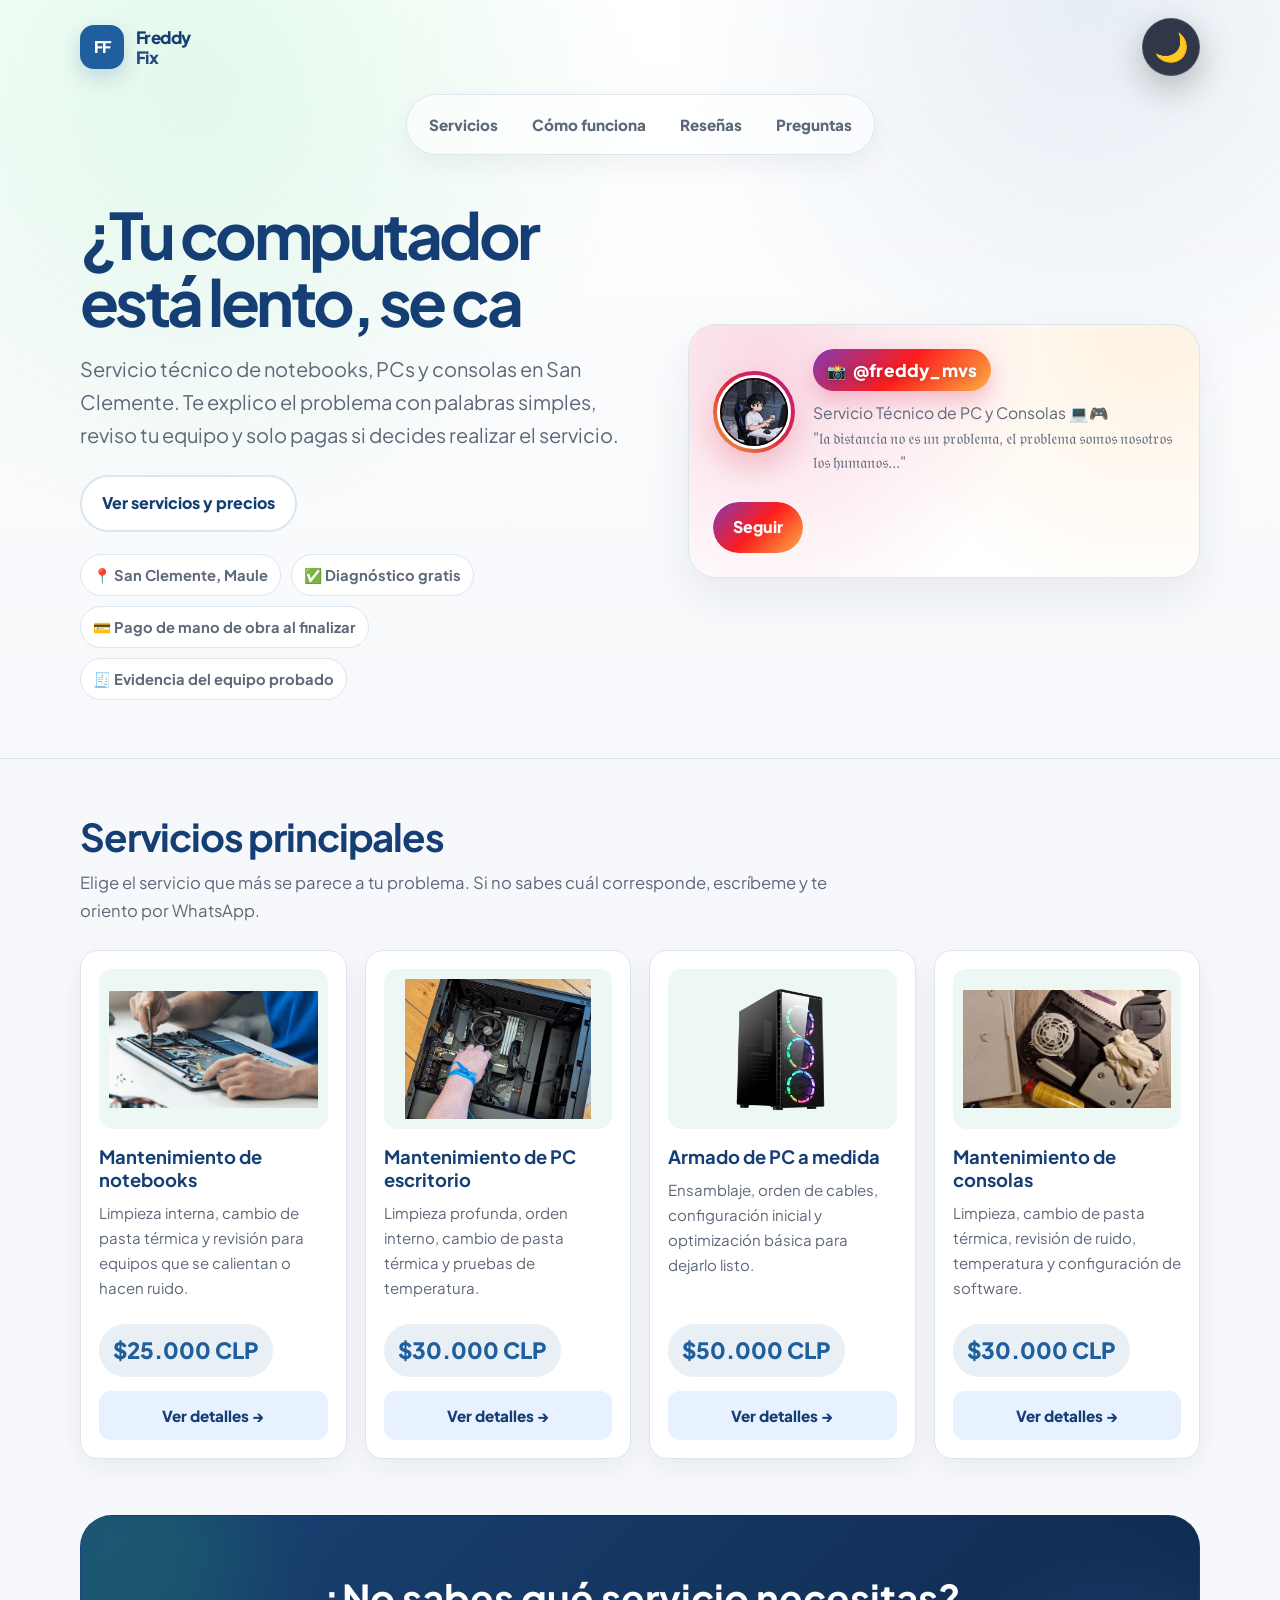
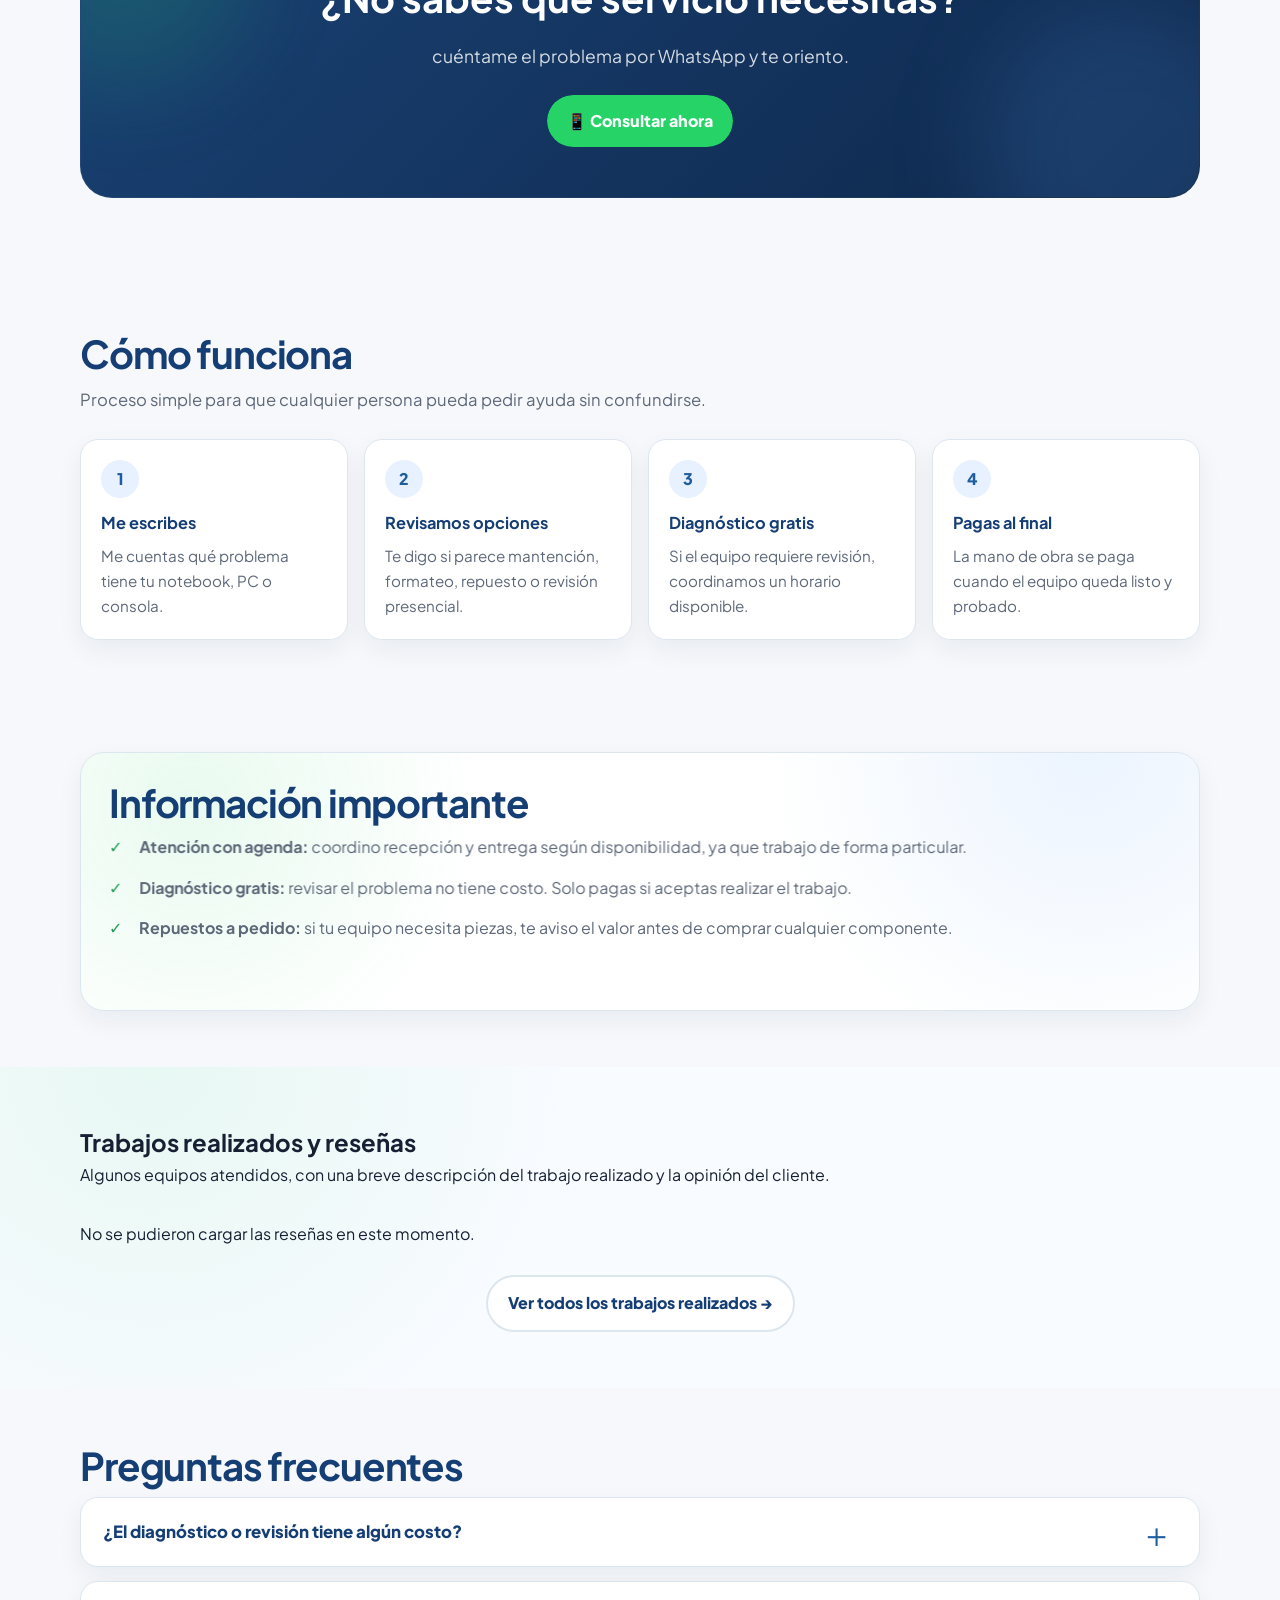
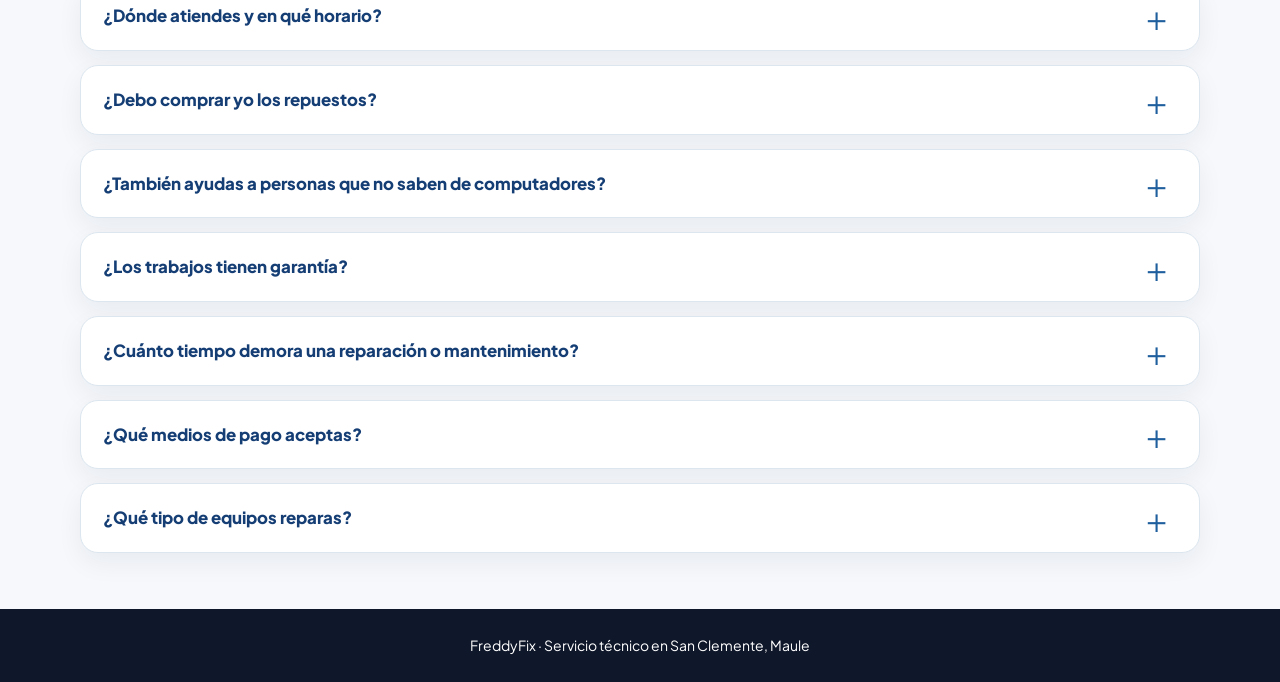
==== commit bb4cfc66: "Update index.html" ====
--- a/index.html
+++ b/index.html
@@ -343,7 +343,7 @@
     <div class="section-header">
         <h2>Trabajos realizados y reseñas</h2>
         <p>
-            Aquí se muestran algunos equipos atendidos por FreddyFix, con una breve descripción del trabajo realizado y la opinión del cliente.
+            Algunos equipos atendidos, con una breve descripción del trabajo realizado y la opinión del cliente.
         </p>
     </div>
 
--- a/style.css
+++ b/style.css
@@ -1528,4 +1528,571 @@
     font-weight: 900;
     letter-spacing: 0.01em;
     box-shadow: 0 10px 22px rgba(225, 48, 108, 0.22);
-}+}
+/* =========================================================
+   MOVIMIENTO SUAVE GLOBAL - PC Y CELULAR
+   ========================================================= */
+
+@keyframes freddySoftFloat {
+    0%, 100% {
+        transform: translateY(0);
+    }
+
+    50% {
+        transform: translateY(-6px);
+    }
+}
+
+@keyframes freddySoftFloatSmall {
+    0%, 100% {
+        transform: translateY(0) scale(1);
+    }
+
+    50% {
+        transform: translateY(-4px) scale(1.005);
+    }
+}
+
+/* Cómo funciona */
+.step.show {
+    animation: freddySoftFloat 5.5s ease-in-out infinite;
+}
+
+.step.show:nth-child(1) {
+    animation-delay: 0s;
+}
+
+.step.show:nth-child(2) {
+    animation-delay: .7s;
+}
+
+.step.show:nth-child(3) {
+    animation-delay: 1.4s;
+}
+
+.step.show:nth-child(4) {
+    animation-delay: 2.1s;
+}
+
+/* Información importante */
+.info-box.info-visible,
+.info-box.show {
+    animation: freddySoftFloatSmall 6s ease-in-out infinite;
+}
+
+/* Tarjetas de servicios con imágenes */
+.card.show {
+    animation: freddySoftFloatSmall 6.5s ease-in-out infinite;
+}
+
+.card.show:nth-child(1) {
+    animation-delay: 0s;
+}
+
+.card.show:nth-child(2) {
+    animation-delay: .8s;
+}
+
+.card.show:nth-child(3) {
+    animation-delay: 1.6s;
+}
+
+.card.show:nth-child(4) {
+    animation-delay: 2.4s;
+}
+
+/* Imagen del hero / tarjeta Instagram */
+.hero-card,
+.hero-instagram-card {
+    animation: freddySoftFloatSmall 6.5s ease-in-out infinite;
+}
+
+/* Imágenes dentro de tarjetas */
+.card.show img,
+.hero-card img,
+.detail-image,
+.trabajo-imagen-slider {
+    transition:
+        transform .35s ease,
+        filter .35s ease;
+}
+
+/* Imágenes de trabajos/reseñas */
+.trabajo-resena-card.show {
+    animation: freddySoftFloatSmall 7s ease-in-out infinite;
+}
+
+.trabajo-resena-card.show:nth-child(2) {
+    animation-delay: .8s;
+}
+
+.trabajo-resena-card.show:nth-child(3) {
+    animation-delay: 1.6s;
+}
+
+/* Páginas individuales de servicios */
+body.animaciones-listas .detail-wrapper {
+    animation:
+        detalleCajaEntrada .75s cubic-bezier(.2,.8,.2,1) both,
+        freddySoftFloatSmall 7s ease-in-out 1.2s infinite;
+}
+
+/* Hover en PC: pausa un poco el movimiento para que se sienta controlado */
+@media (hover: hover) {
+    .step.show:hover,
+    .info-box.info-visible:hover,
+    .info-box.show:hover,
+    .card.show:hover,
+    .hero-card:hover,
+    .hero-instagram-card:hover,
+    .trabajo-resena-card.show:hover,
+    body.animaciones-listas .detail-wrapper:hover {
+        animation-play-state: paused;
+    }
+
+    .card.show:hover,
+    .step.show:hover,
+    .trabajo-resena-card.show:hover,
+    .info-box.info-visible:hover,
+    .info-box.show:hover {
+        transform: translateY(-8px) scale(1.02);
+    }
+
+    .card.show:hover img,
+    .hero-card:hover img,
+    .hero-instagram-card:hover .ig-avatar-ring,
+    .trabajo-resena-card.show:hover .trabajo-imagen-slider,
+    .detail-image:hover {
+        transform: scale(1.04);
+        filter: brightness(1.05);
+    }
+}
+
+/* Tacto en celular */
+@media (hover: none) {
+    .step.show:active,
+    .info-box:active,
+    .card.show:active,
+    .hero-card:active,
+    .hero-instagram-card:active,
+    .trabajo-resena-card.show:active,
+    body.animaciones-listas .detail-wrapper:active {
+        transform: scale(.97) !important;
+        animation-play-state: paused;
+        transition: transform .12s ease !important;
+    }
+}
+
+/* Respeta usuarios con reducción de movimiento */
+@media (prefers-reduced-motion: reduce) {
+    .step.show,
+    .info-box.info-visible,
+    .info-box.show,
+    .card.show,
+    .hero-card,
+    .hero-instagram-card,
+    .trabajo-resena-card.show,
+    body.animaciones-listas .detail-wrapper {
+        animation: none !important;
+    }
+}
+/* =========================================================
+   MOVIMIENTO SUAVE PARA BOTÓN Y SELLOS DEL HERO
+   ========================================================= */
+
+.hero-actions .btn-primary,
+.hero-actions .btn-secondary {
+    animation: freddySoftFloatSmall 5.8s ease-in-out infinite;
+}
+
+.trust-list li {
+    animation: freddySoftFloatSmall 5.8s ease-in-out infinite;
+}
+
+.trust-list li:nth-child(1) {
+    animation-delay: 0s;
+}
+
+.trust-list li:nth-child(2) {
+    animation-delay: .45s;
+}
+
+.trust-list li:nth-child(3) {
+    animation-delay: .9s;
+}
+
+.trust-list li:nth-child(4) {
+    animation-delay: 1.35s;
+}
+
+@media (hover: hover) {
+    .hero-actions .btn-primary:hover,
+    .hero-actions .btn-secondary:hover,
+    .trust-list li:hover {
+        animation-play-state: paused;
+        transform: translateY(-5px) scale(1.04);
+        box-shadow: 0 14px 28px rgba(31, 95, 158, .16);
+    }
+}
+
+@media (hover: none) {
+    .hero-actions .btn-primary:active,
+    .hero-actions .btn-secondary:active,
+    .trust-list li:active {
+        animation-play-state: paused;
+        transform: scale(.96) !important;
+        transition: transform .12s ease !important;
+    }
+}
+/* =========================================================
+   NAV LINKS MEJORADOS
+   ========================================================= */
+
+.nav-links {
+    width: fit-content;
+    margin: 0 auto;
+    padding: 8px;
+    display: flex;
+    align-items: center;
+    gap: 6px;
+    border-radius: 999px;
+    background: rgba(255, 255, 255, .55);
+    border: 1px solid var(--line);
+    box-shadow: 0 10px 26px rgba(24, 39, 75, .06);
+    backdrop-filter: blur(12px);
+}
+
+.nav-links a {
+    position: relative;
+    overflow: hidden;
+    padding: 9px 14px;
+    border-radius: 999px;
+    text-decoration: none;
+    color: var(--muted);
+    font-weight: 900;
+    transition:
+        color .22s ease,
+        background .22s ease,
+        transform .22s ease,
+        box-shadow .22s ease;
+}
+
+.nav-links a::before {
+    content: "";
+    position: absolute;
+    inset: 0;
+    border-radius: inherit;
+    background: linear-gradient(135deg, var(--brand), var(--whatsapp));
+    opacity: 0;
+    transform: scale(.85);
+    transition:
+        opacity .22s ease,
+        transform .22s ease;
+    z-index: -1;
+}
+
+.nav-links a:hover {
+    color: #ffffff;
+    transform: translateY(-2px);
+    box-shadow: 0 10px 22px rgba(31, 95, 158, .16);
+}
+
+.nav-links a:hover::before {
+    opacity: 1;
+    transform: scale(1);
+}
+
+/* Animación suave en reposo */
+.nav-links a {
+    animation: navSoftFloat 5.8s ease-in-out infinite;
+}
+
+.nav-links a:nth-child(1) {
+    animation-delay: 0s;
+}
+
+.nav-links a:nth-child(2) {
+    animation-delay: .35s;
+}
+
+.nav-links a:nth-child(3) {
+    animation-delay: .7s;
+}
+
+.nav-links a:nth-child(4) {
+    animation-delay: 1.05s;
+}
+
+@keyframes navSoftFloat {
+    0%, 100% {
+        transform: translateY(0);
+    }
+
+    50% {
+        transform: translateY(-3px);
+    }
+}
+
+/* Al pasar el mouse, pausa el movimiento */
+@media (hover: hover) {
+    .nav-links a:hover {
+        animation-play-state: paused;
+    }
+}
+
+/* Modo oscuro */
+body.dark-mode .nav-links {
+    background: rgba(15, 27, 45, .68);
+    border-color: var(--line);
+    box-shadow: 0 12px 28px rgba(0, 0, 0, .24);
+}
+
+body.dark-mode .nav-links a {
+    color: #dbeafe;
+}
+
+/* Celular */
+@media (max-width: 720px) {
+    .nav-links {
+        width: 100%;
+        justify-content: flex-start;
+        overflow-x: auto;
+        scrollbar-width: none;
+        margin: 6px 0 0;
+    }
+
+    .nav-links::-webkit-scrollbar {
+        display: none;
+    }
+
+    .nav-links a {
+        white-space: nowrap;
+        flex-shrink: 0;
+    }
+}
+/* =========================================================
+   NAV LINKS - DISEÑO CORREGIDO EN CELULAR
+   ========================================================= */
+
+@media (max-width: 720px) {
+    .site-header .container {
+        width: min(100% - 24px, 1120px);
+    }
+
+    .nav {
+        width: 100%;
+        display: flex;
+        flex-direction: row;
+        align-items: center;
+        justify-content: space-between;
+        gap: 12px;
+        padding: 16px 0 8px;
+        margin-top: 0;
+        overflow: visible;
+    }
+
+    .logo {
+        flex-shrink: 0;
+    }
+
+    .theme-toggle {
+        position: static;
+        width: 48px;
+        height: 48px;
+        min-width: 48px;
+        font-size: 23px;
+        flex-shrink: 0;
+    }
+
+    .nav-links {
+        width: 100%;
+        max-width: 100%;
+        margin: 10px 0 0;
+        padding: 8px;
+        display: grid;
+        grid-template-columns: repeat(2, 1fr);
+        gap: 8px;
+        border-radius: 22px;
+        background: rgba(255, 255, 255, .55);
+        border: 1px solid var(--line);
+        box-shadow: 0 10px 26px rgba(24, 39, 75, .06);
+        backdrop-filter: blur(12px);
+        overflow: visible;
+    }
+
+    .nav-links a {
+        width: 100%;
+        min-height: 42px;
+        padding: 9px 10px;
+        display: flex;
+        align-items: center;
+        justify-content: center;
+        text-align: center;
+        white-space: nowrap;
+        border-radius: 999px;
+        font-size: .9rem;
+        line-height: 1;
+        animation: none;
+    }
+
+    .nav-links a:active {
+        transform: scale(.96);
+        background: linear-gradient(135deg, var(--brand), var(--whatsapp));
+        color: white;
+    }
+
+    body.dark-mode .nav-links {
+        background: rgba(15, 27, 45, .72);
+        border-color: var(--line);
+    }
+}
+
+@media (max-width: 390px) {
+    .nav-links {
+        grid-template-columns: 1fr;
+    }
+
+    .nav-links a {
+        justify-content: center;
+    }
+}
+/* =========================================================
+   HEADER Y NAV - ARREGLO VISUAL EN CELULAR
+   ========================================================= */
+
+@media (max-width: 720px) {
+    .site-header {
+        padding-top: 0;
+    }
+
+    .site-header .container {
+        width: min(100% - 32px, 1120px);
+    }
+
+    .nav {
+        display: flex;
+        align-items: center;
+        justify-content: space-between;
+        gap: 12px;
+        padding: 22px 0 12px;
+        margin: 0;
+        overflow: visible;
+    }
+
+    .logo {
+        display: flex;
+        align-items: center;
+        gap: 12px;
+    }
+
+    .logo-mark {
+        width: 54px;
+        height: 54px;
+        border-radius: 16px;
+        font-size: 1.1rem;
+    }
+
+    .logo-text span:first-child,
+    .logo-text span:last-child {
+        font-size: 1.25rem;
+    }
+
+    .theme-toggle {
+        position: static !important;
+        width: 56px;
+        height: 56px;
+        min-width: 56px;
+        font-size: 28px;
+        margin-left: auto;
+    }
+
+    .nav-links {
+        width: 100%;
+        margin: 12px 0 26px;
+        padding: 8px;
+        display: grid;
+        grid-template-columns: repeat(2, minmax(0, 1fr));
+        gap: 8px;
+        border-radius: 22px;
+        background: rgba(15, 27, 45, .40);
+        border: 1px solid rgba(148, 163, 184, .18);
+        box-shadow: 0 12px 28px rgba(0, 0, 0, .12);
+        backdrop-filter: blur(12px);
+    }
+
+    .nav-links a {
+        width: 100%;
+        min-height: 42px;
+        padding: 10px 8px;
+        display: flex;
+        align-items: center;
+        justify-content: center;
+        border-radius: 999px;
+        text-align: center;
+        white-space: nowrap;
+        font-size: .92rem;
+        font-weight: 900;
+        color: #dbeafe;
+        background: rgba(15, 23, 42, .34);
+        border: 1px solid rgba(148, 163, 184, .14);
+        animation: none !important;
+    }
+
+    .nav-links a:active {
+        transform: scale(.96);
+        color: #ffffff;
+        background: linear-gradient(135deg, var(--brand), var(--whatsapp));
+    }
+
+    .hero {
+        padding-top: 18px;
+    }
+
+    .hero-content h1 {
+        font-size: clamp(2.35rem, 12vw, 3.4rem);
+        line-height: 1.05;
+        letter-spacing: -0.07em;
+        margin-bottom: 22px;
+    }
+
+    .hero-content p {
+        font-size: 1.18rem;
+        line-height: 1.75;
+    }
+
+    .hero-actions .btn-secondary {
+        width: fit-content;
+        max-width: 100%;
+        padding: 14px 24px;
+        font-size: 1rem;
+    }
+
+    .trust-list {
+        display: grid;
+        grid-template-columns: 1fr;
+        gap: 12px;
+        width: 100%;
+        margin-top: 24px;
+    }
+
+    .trust-list li {
+        width: fit-content;
+        max-width: 100%;
+        font-size: 1rem;
+        padding: 11px 16px;
+    }
+}
+
+@media (max-width: 390px) {
+    .nav-links {
+        grid-template-columns: 1fr;
+    }
+
+    .hero-content h1 {
+        font-size: 2.45rem;
+    }
+
+    .hero-content p {
+        font-size: 1.08rem;
+    }
+}
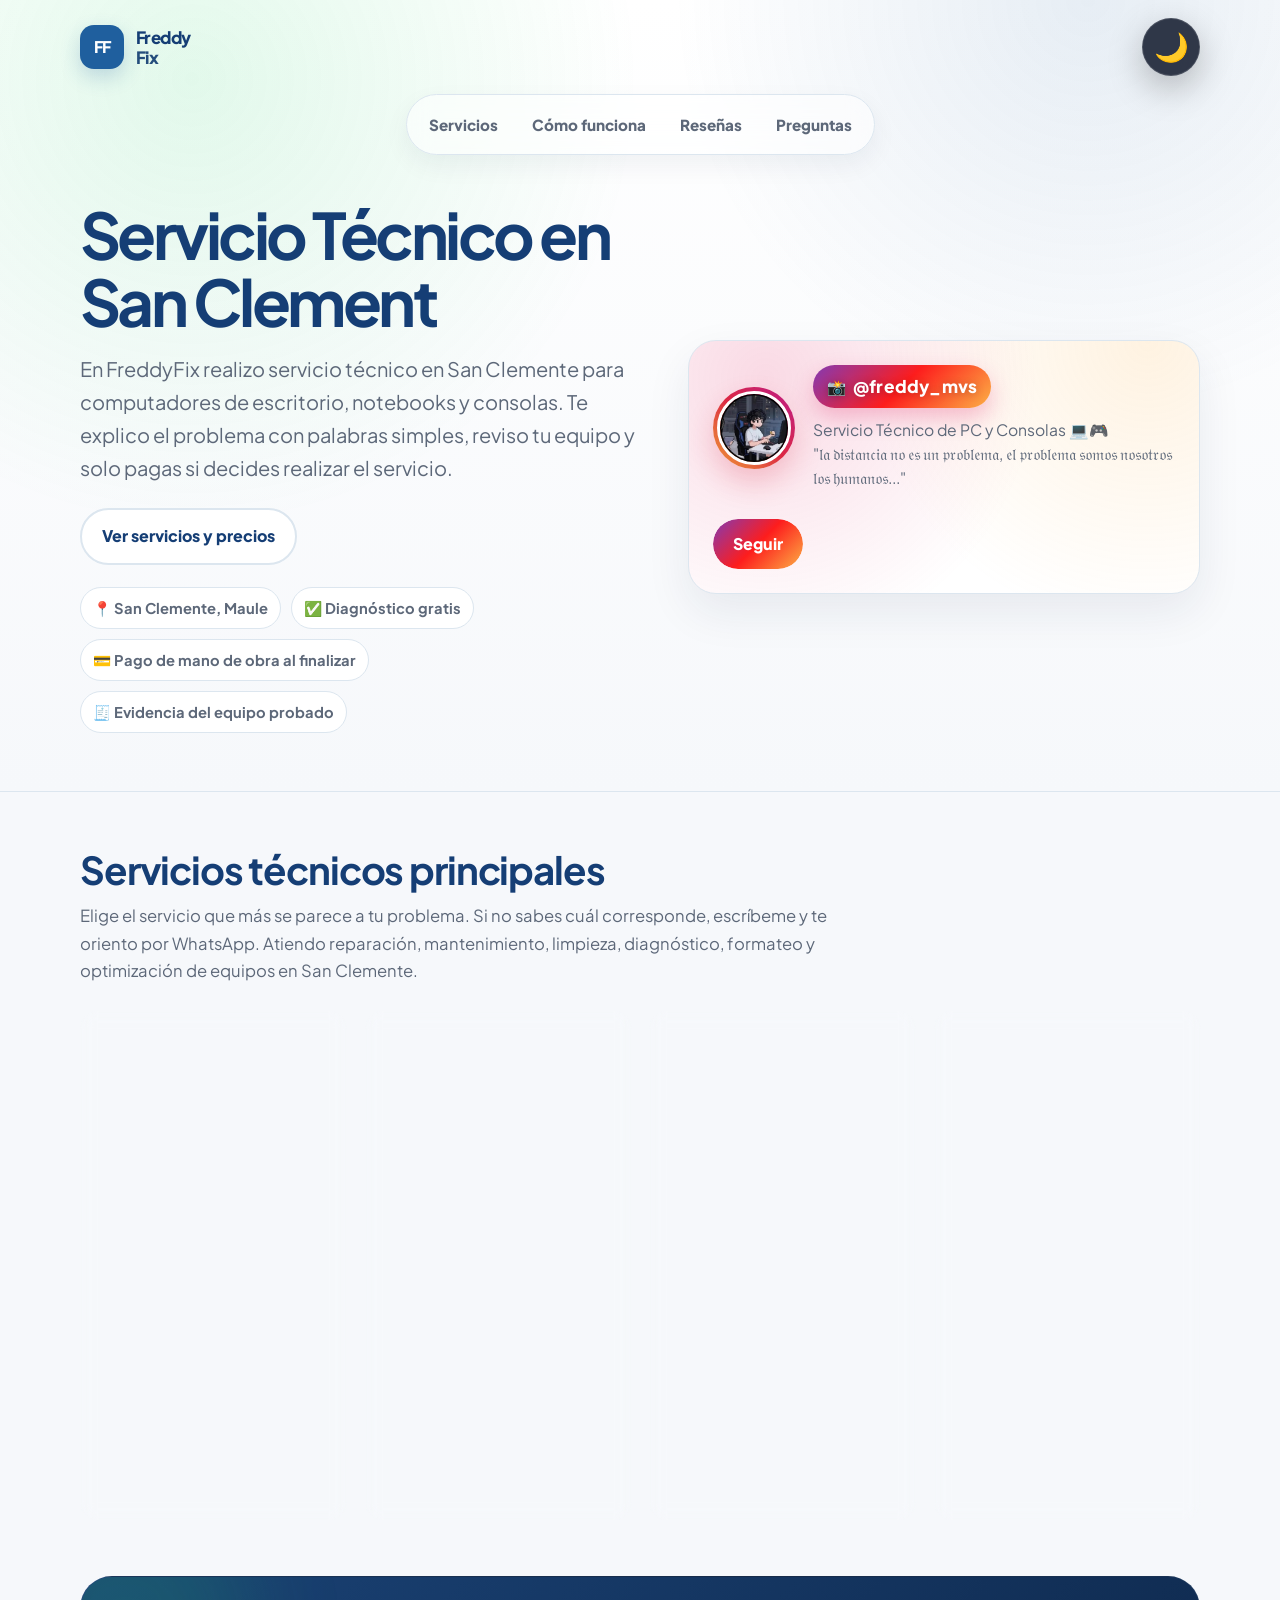
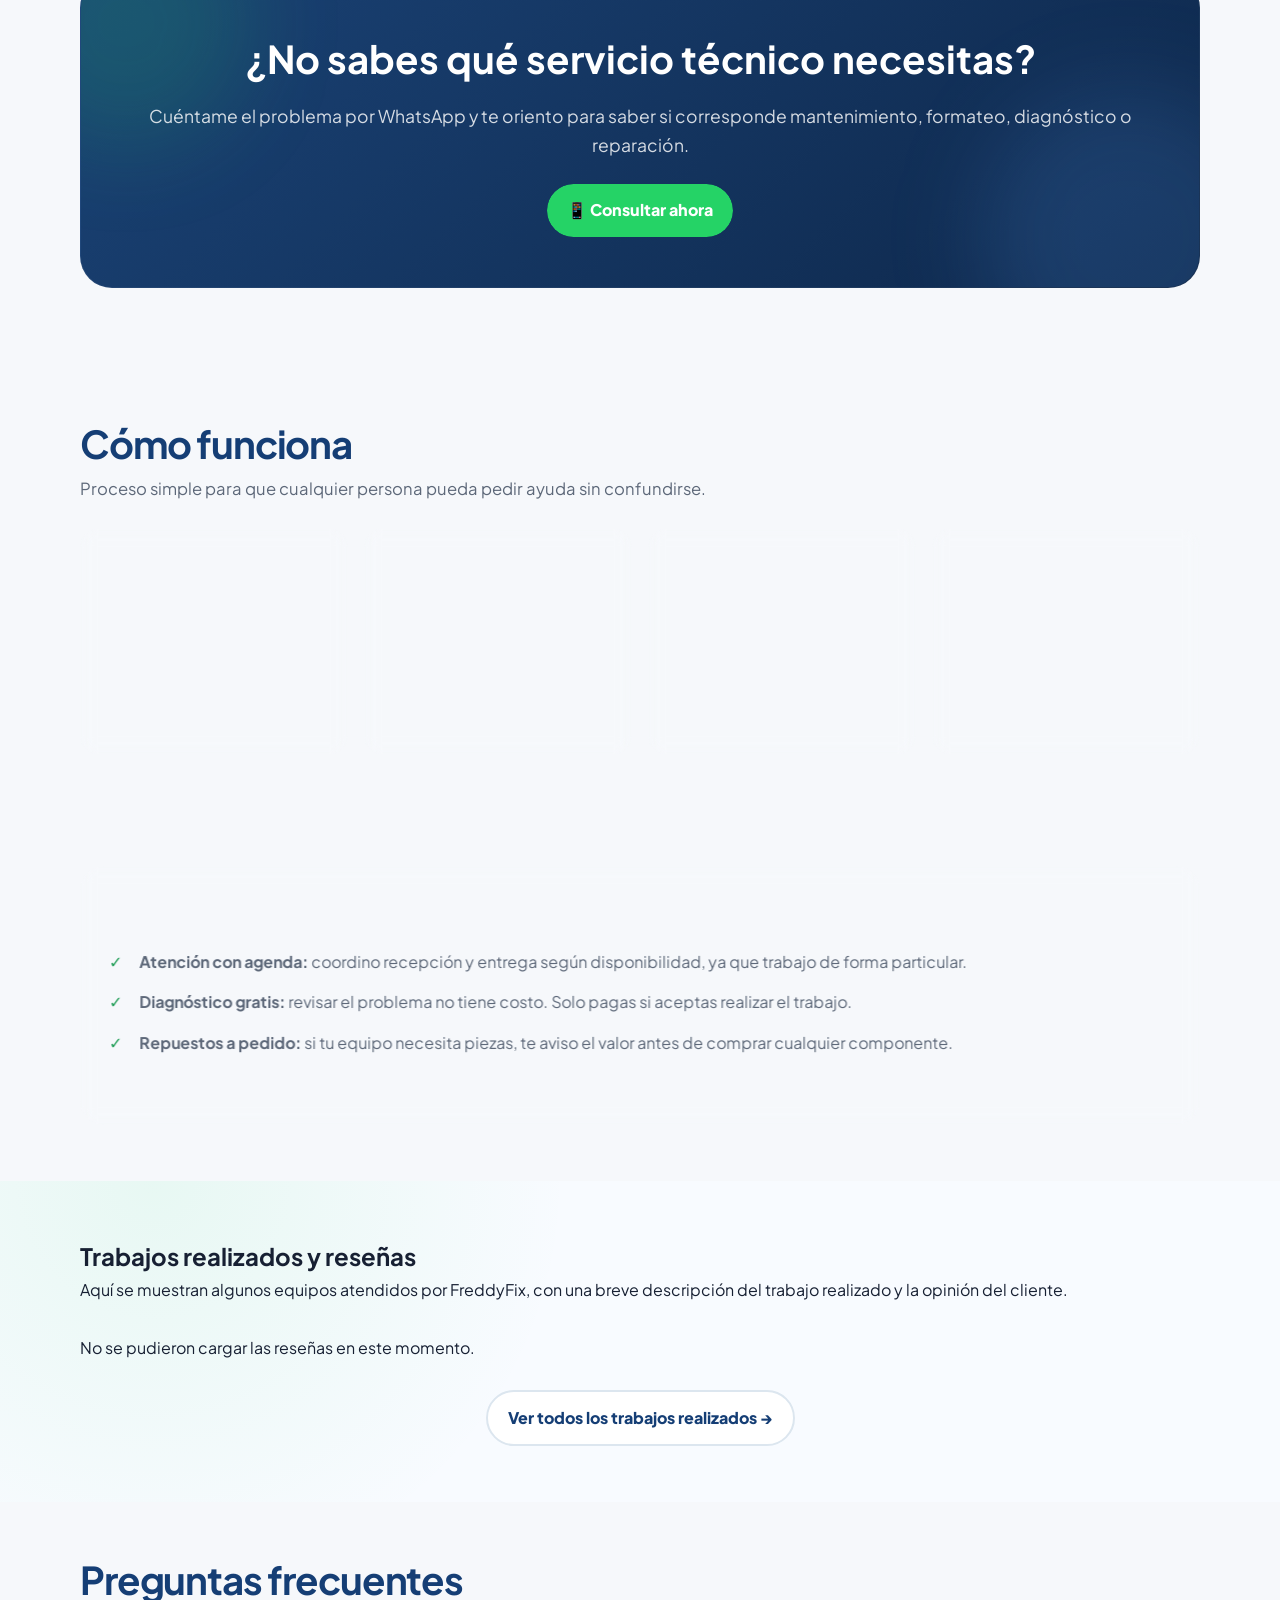
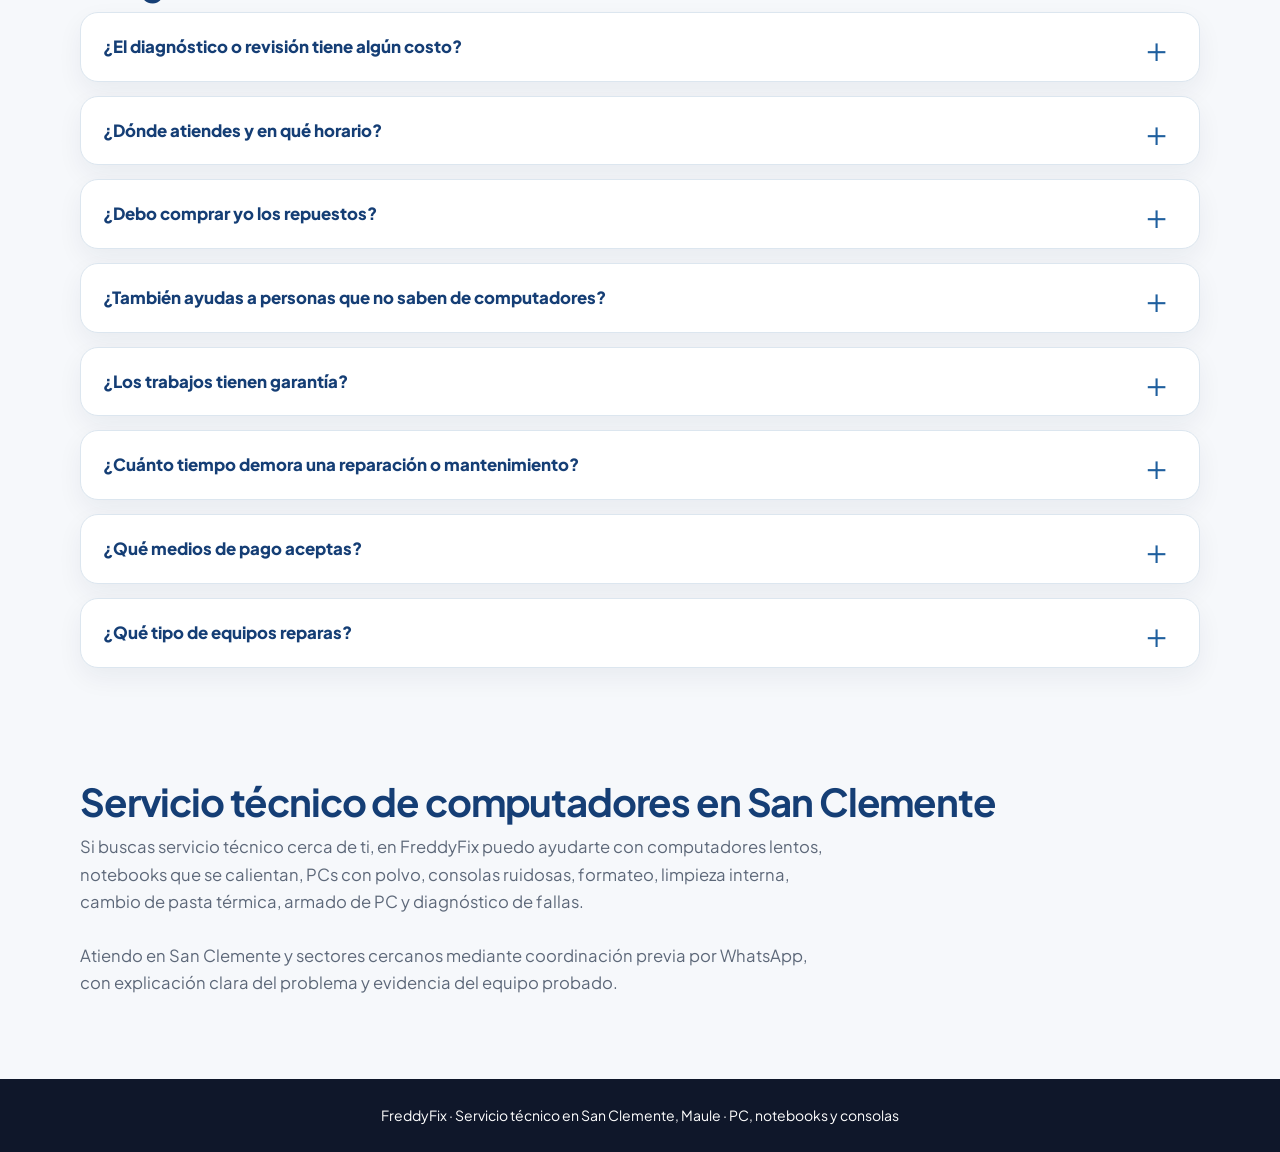
==== commit b88151b0: "Add files via upload" ====
--- a/index.html
+++ b/index.html
@@ -3,12 +3,14 @@
 <head>
     <meta charset="UTF-8">
     <meta name="viewport" content="width=device-width, initial-scale=1.0">
-    <title>FreddyFix | Servicio técnico en San Clemente</title>
-    <meta name="description" content="Servicio técnico de computadores, notebooks, PCs y consolas en San Clemente. Diagnóstico gratis, mantención, armado de PC y atención por WhatsApp.">
-    <meta name="keywords" content="Freddy Fix, FreddyFix, servicio técnico computadores San Clemente, reparación de notebooks, armado de PC, mantención de computadores">
-
-<meta property="og:title" content="FreddyFix | Servicio técnico en San Clemente">
-<meta property="og:description" content="Computadores lentos, notebooks que se calientan, PCs con polvo y consolas ruidosas. Diagnóstico gratis y atención por WhatsApp.">
+    <link rel="canonical" href="https://www.freddyfix.cl/">
+    <meta name="robots" content="index, follow">
+    <title>Servicio Técnico en San Clemente | PC, Notebooks y Consolas - FreddyFix</title>
+    <meta name="description" content="Servicio técnico en San Clemente para PC, notebooks y consolas. Mantenimiento, limpieza, formateo, diagnóstico, armado de PC y optimización con atención por WhatsApp.">
+    <meta name="keywords" content="Freddy Fix, FreddyFix, servicio técnico San Clemente, servicio técnico PC San Clemente, reparación de computadores San Clemente, reparación de notebooks, mantenimiento de notebooks, mantenimiento de PC, armado de PC, servicio técnico consolas San Clemente, formateo de computadores">
+
+<meta property="og:title" content="Servicio Técnico en San Clemente | FreddyFix">
+<meta property="og:description" content="Servicio técnico para PC, notebooks y consolas en San Clemente. Mantenimiento, limpieza, diagnóstico, armado de PC y atención por WhatsApp.">
 <meta property="og:type" content="website">
 <meta property="og:url" content="https://www.freddyfix.cl/">
 <meta property="og:site_name" content="FreddyFix">
@@ -166,6 +168,66 @@
     }
 }
 </style>
+
+<script type="application/ld+json">
+{
+  "@context": "https://schema.org",
+  "@type": "ComputerRepair",
+  "name": "FreddyFix",
+  "url": "https://www.freddyfix.cl/",
+  "image": "https://www.freddyfix.cl/imagenes/og-freddyfix.png",
+  "description": "Servicio técnico en San Clemente para PC, notebooks y consolas. Mantenimiento, limpieza, diagnóstico, formateo, armado de PC y optimización.",
+  "areaServed": {
+    "@type": "City",
+    "name": "San Clemente"
+  },
+  "address": {
+    "@type": "PostalAddress",
+    "addressLocality": "San Clemente",
+    "addressRegion": "Maule",
+    "addressCountry": "CL"
+  },
+  "contactPoint": {
+    "@type": "ContactPoint",
+    "telephone": "+56 9 5685 6850",
+    "contactType": "customer service",
+    "availableLanguage": "Spanish"
+  },
+  "sameAs": [
+    "https://www.instagram.com/Freddy_mvs/"
+  ],
+  "makesOffer": [
+    {
+      "@type": "Offer",
+      "itemOffered": {
+        "@type": "Service",
+        "name": "Mantenimiento de notebooks"
+      }
+    },
+    {
+      "@type": "Offer",
+      "itemOffered": {
+        "@type": "Service",
+        "name": "Mantenimiento de PC de escritorio"
+      }
+    },
+    {
+      "@type": "Offer",
+      "itemOffered": {
+        "@type": "Service",
+        "name": "Armado de PC"
+      }
+    },
+    {
+      "@type": "Offer",
+      "itemOffered": {
+        "@type": "Service",
+        "name": "Mantenimiento de consolas"
+      }
+    }
+  ]
+}
+</script>
 
 </head>
 
@@ -196,9 +258,9 @@
 
         <section class="hero">
             <div class="hero-content">
-                <h1>¿Tu computador está lento, se calienta o hace mucho ruido?</h1>
+                <h1>Servicio Técnico en San Clemente para PC, Notebooks y Consolas</h1>
                 <p>
-                    Servicio técnico de notebooks, PCs y consolas en San Clemente.
+                    En FreddyFix realizo servicio técnico en San Clemente para computadores de escritorio, notebooks y consolas.
                     Te explico el problema con palabras simples, reviso tu equipo y solo pagas si decides realizar el servicio.
                 </p>
 
@@ -242,11 +304,13 @@
 </header>
 
 <main id="contenido">
+
     <section class="section" id="servicios">
         <div class="container">
-            <h2 class="section-title">Servicios principales</h2>
+            <h2 class="section-title">Servicios técnicos principales</h2>
             <p class="section-lead">
                 Elige el servicio que más se parece a tu problema. Si no sabes cuál corresponde, escríbeme y te oriento por WhatsApp.
+                Atiendo reparación, mantenimiento, limpieza, diagnóstico, formateo y optimización de equipos en San Clemente.
             </p>
 
             <div class="catalog">
@@ -287,8 +351,8 @@
 
 <section class="container">
         <div class="final-cta">
-            <h2>¿No sabes qué servicio necesitas?</h2>
-            <p>cuéntame el problema por WhatsApp y te oriento.</p>
+            <h2>¿No sabes qué servicio técnico necesitas?</h2>
+            <p>Cuéntame el problema por WhatsApp y te oriento para saber si corresponde mantenimiento, formateo, diagnóstico o reparación.</p>
             <a class="btn-primary" href="https://wa.me/56956856850?text=Hola%20Freddy%2C%20no%20s%C3%A9%20qu%C3%A9%20servicio%20necesito.%20%C2%BFMe%20puedes%20orientar%3F" target="_blank" rel="noopener">
                 📱 Consultar ahora
             </a>
@@ -304,7 +368,7 @@
                 <article class="step">
                     <span>1</span>
                     <h3>Me escribes</h3>
-                    <p>Me cuentas qué problema tiene tu notebook, PC o consola.</p>
+                    <p>Me cuentas qué problema tiene tu notebook, PC, computador de escritorio o consola.</p>
                 </article>
                 <article class="step">
                     <span>2</span>
@@ -343,7 +407,7 @@
     <div class="section-header">
         <h2>Trabajos realizados y reseñas</h2>
         <p>
-            Algunos equipos atendidos, con una breve descripción del trabajo realizado y la opinión del cliente.
+            Aquí se muestran algunos equipos atendidos por FreddyFix, con una breve descripción del trabajo realizado y la opinión del cliente.
         </p>
     </div>
 
@@ -397,9 +461,24 @@
                 </div>
         </div>
     </section>
+    <section class="section" id="servicio-tecnico-san-clemente">
+        <div class="container">
+            <h2 class="section-title">Servicio técnico de computadores en San Clemente</h2>
+            <p class="section-lead">
+                Si buscas servicio técnico cerca de ti, en FreddyFix puedo ayudarte con computadores lentos,
+                notebooks que se calientan, PCs con polvo, consolas ruidosas, formateo, limpieza interna,
+                cambio de pasta térmica, armado de PC y diagnóstico de fallas.
+            </p>
+            <p class="section-lead">
+                Atiendo en San Clemente y sectores cercanos mediante coordinación previa por WhatsApp,
+                con explicación clara del problema y evidencia del equipo probado.
+            </p>
+        </div>
+    </section>
+
 </main>
 <footer class="footer">
-    <p>FreddyFix · Servicio técnico en San Clemente, Maule</p>
+    <p>FreddyFix · Servicio técnico en San Clemente, Maule · PC, notebooks y consolas</p>
 </footer>
 <script src="comentarios.js"></script>
 
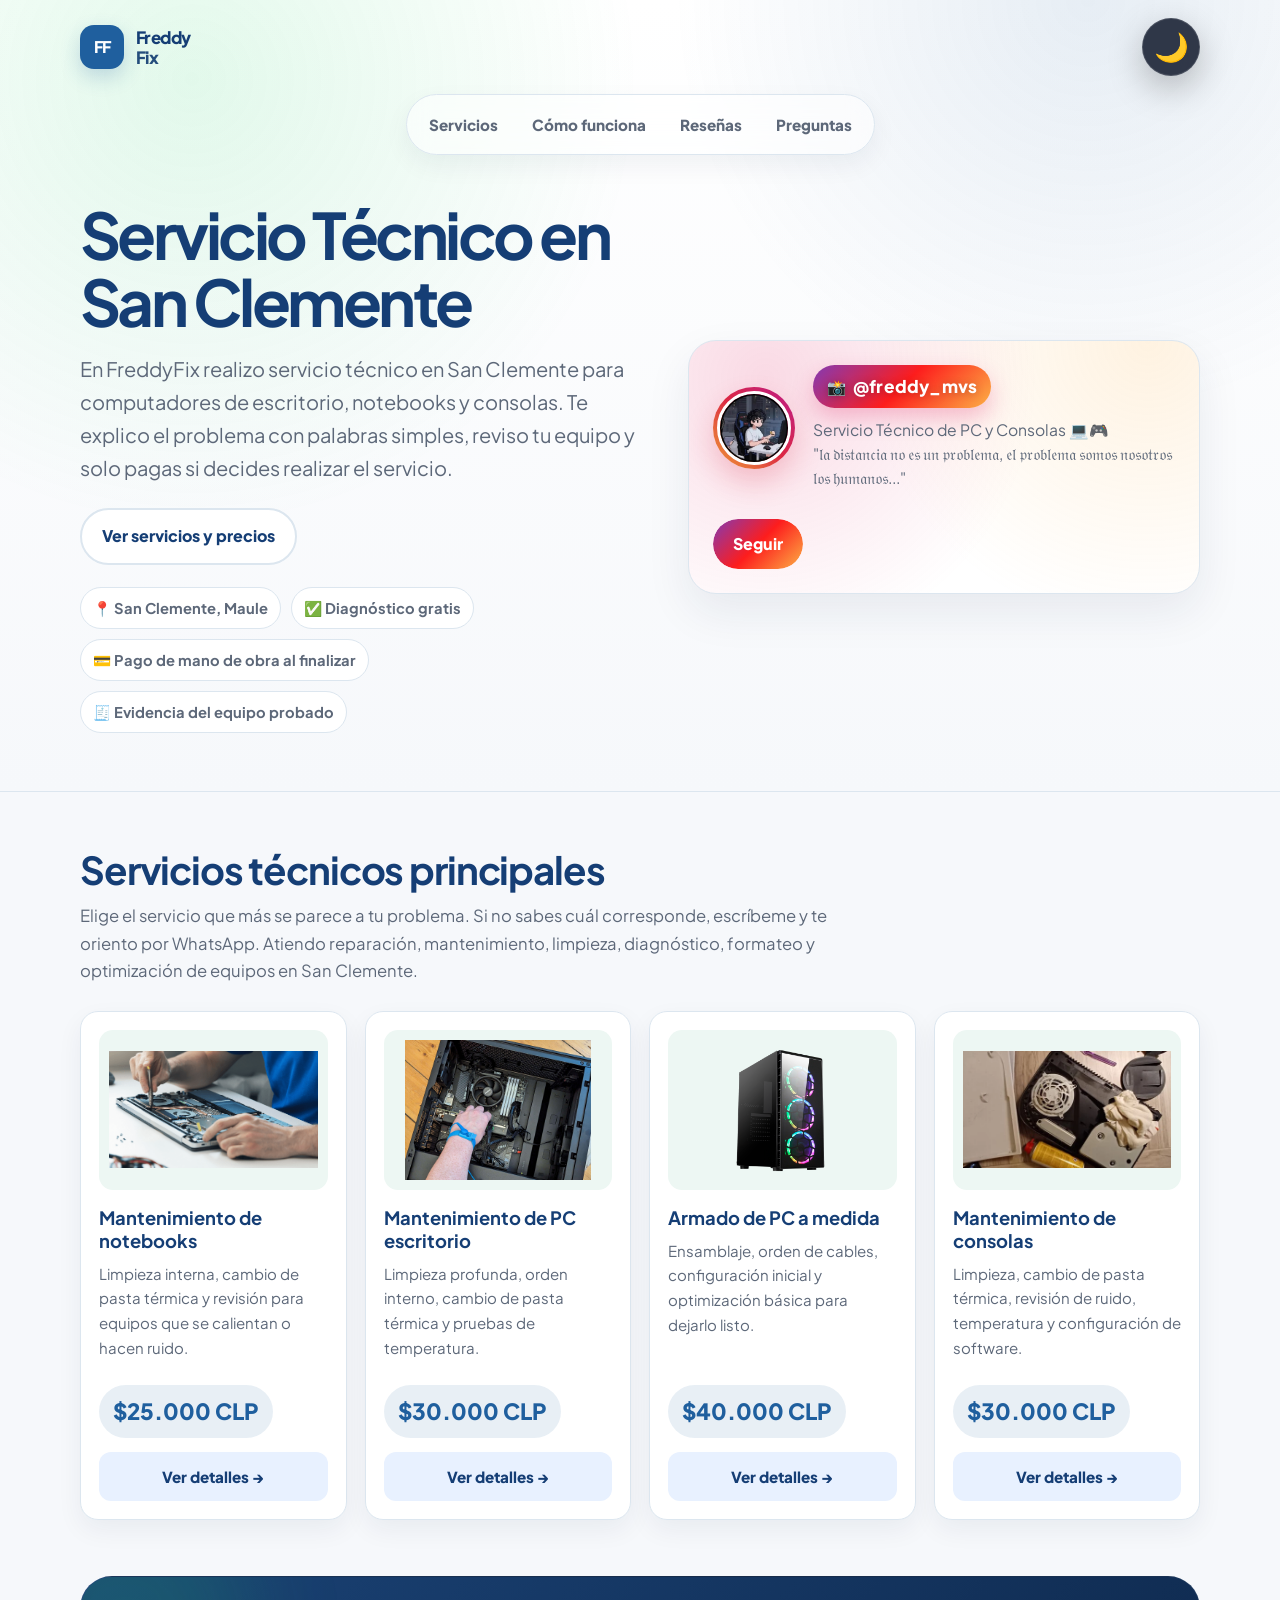
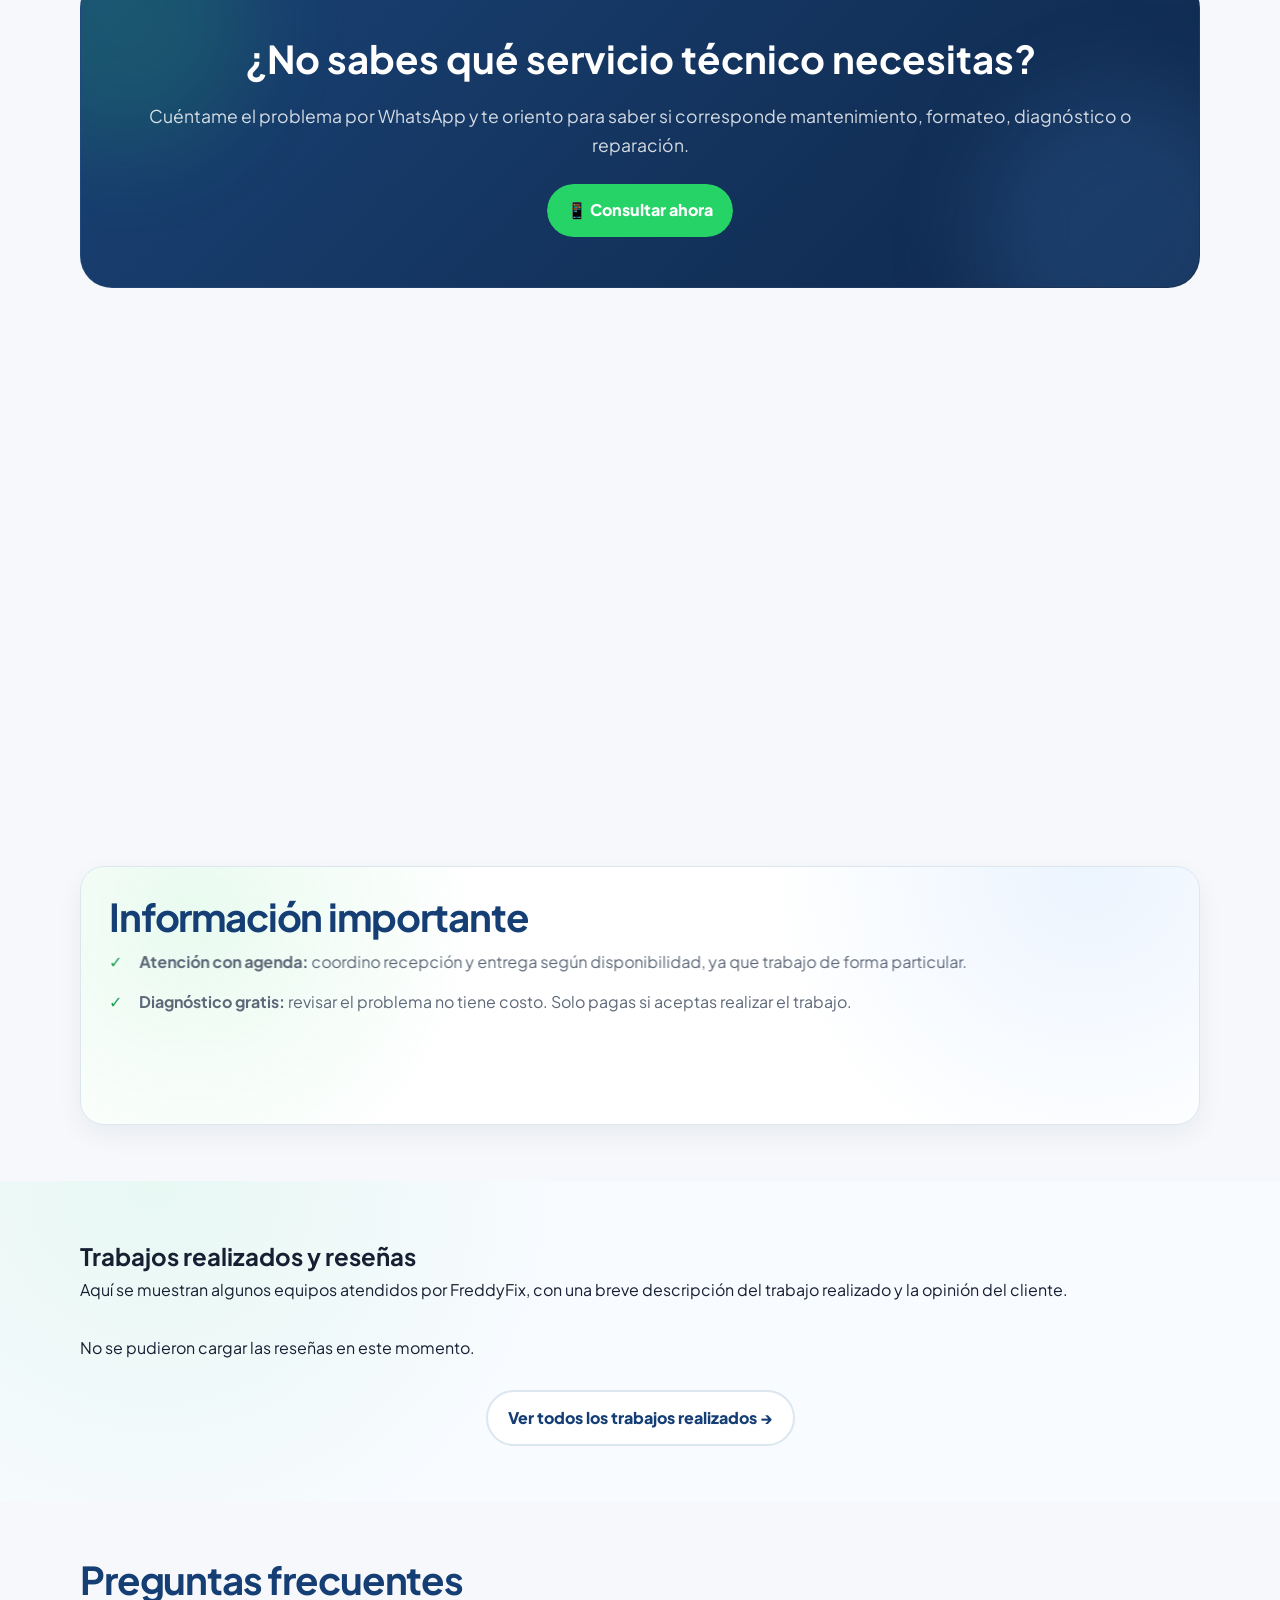
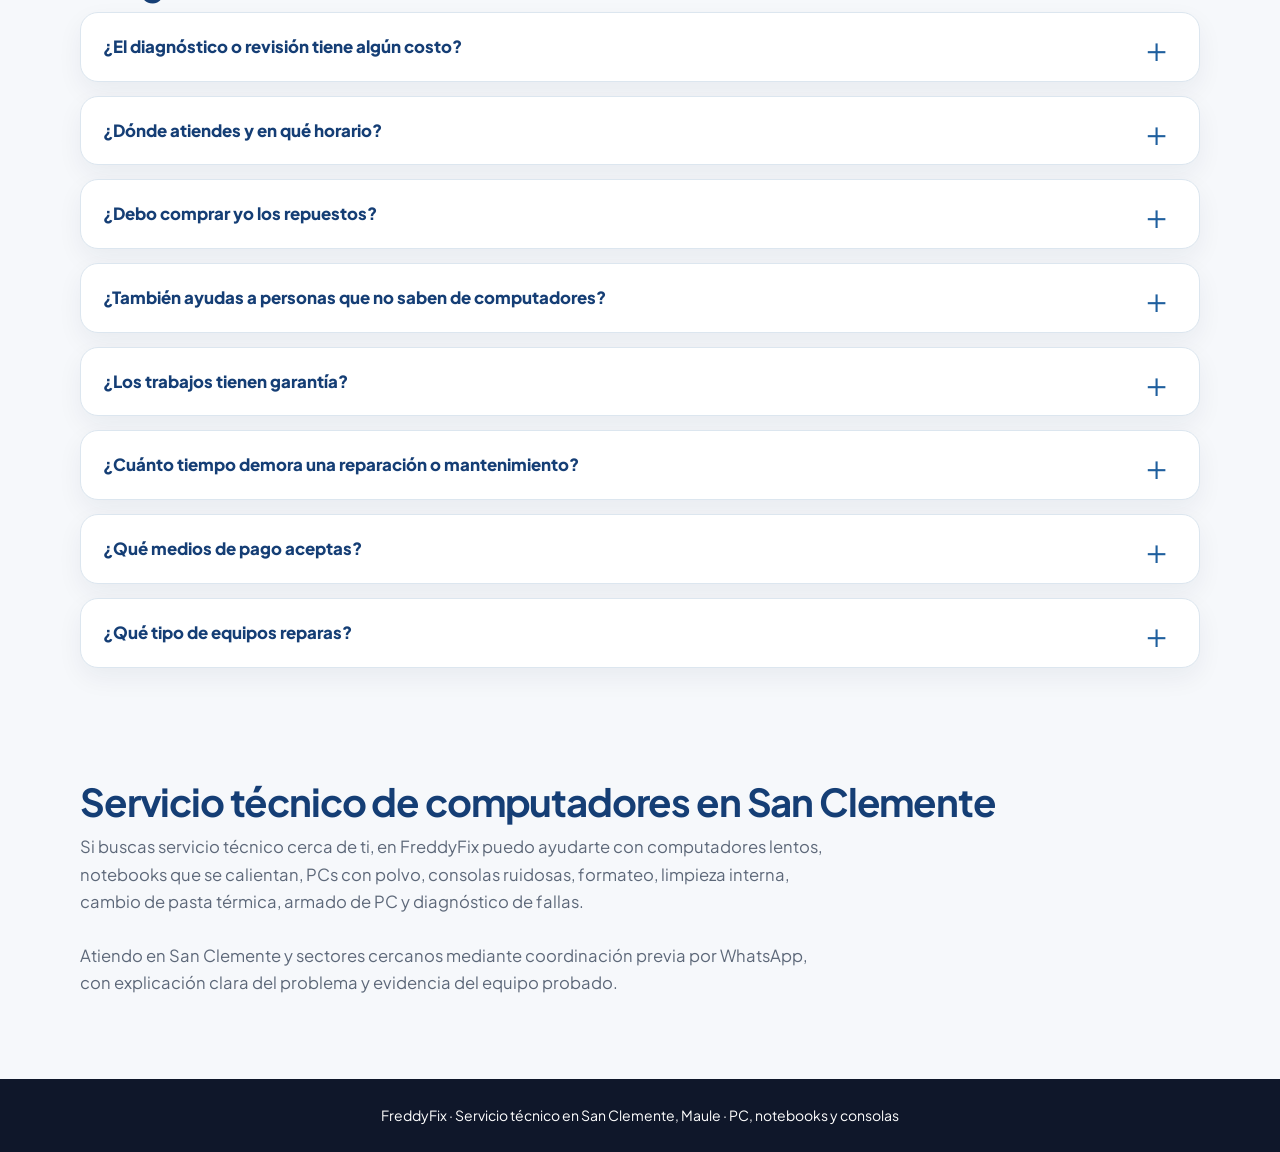
==== commit 299f7903: "Update index.html" ====
--- a/index.html
+++ b/index.html
@@ -334,7 +334,7 @@
                     <img src="imagenes/Pc_escrtorio.png" alt="Computador armado a medida">
                     <h3>Armado de PC a medida</h3>
                     <p>Ensamblaje, orden de cables, configuración inicial y optimización básica para dejarlo listo.</p>
-                    <span class="price"> $50.000 CLP</span>
+                    <span class="price"> $40.000 CLP</span>
                     <span class="card-link">Ver detalles →</span>
                 </a>
 
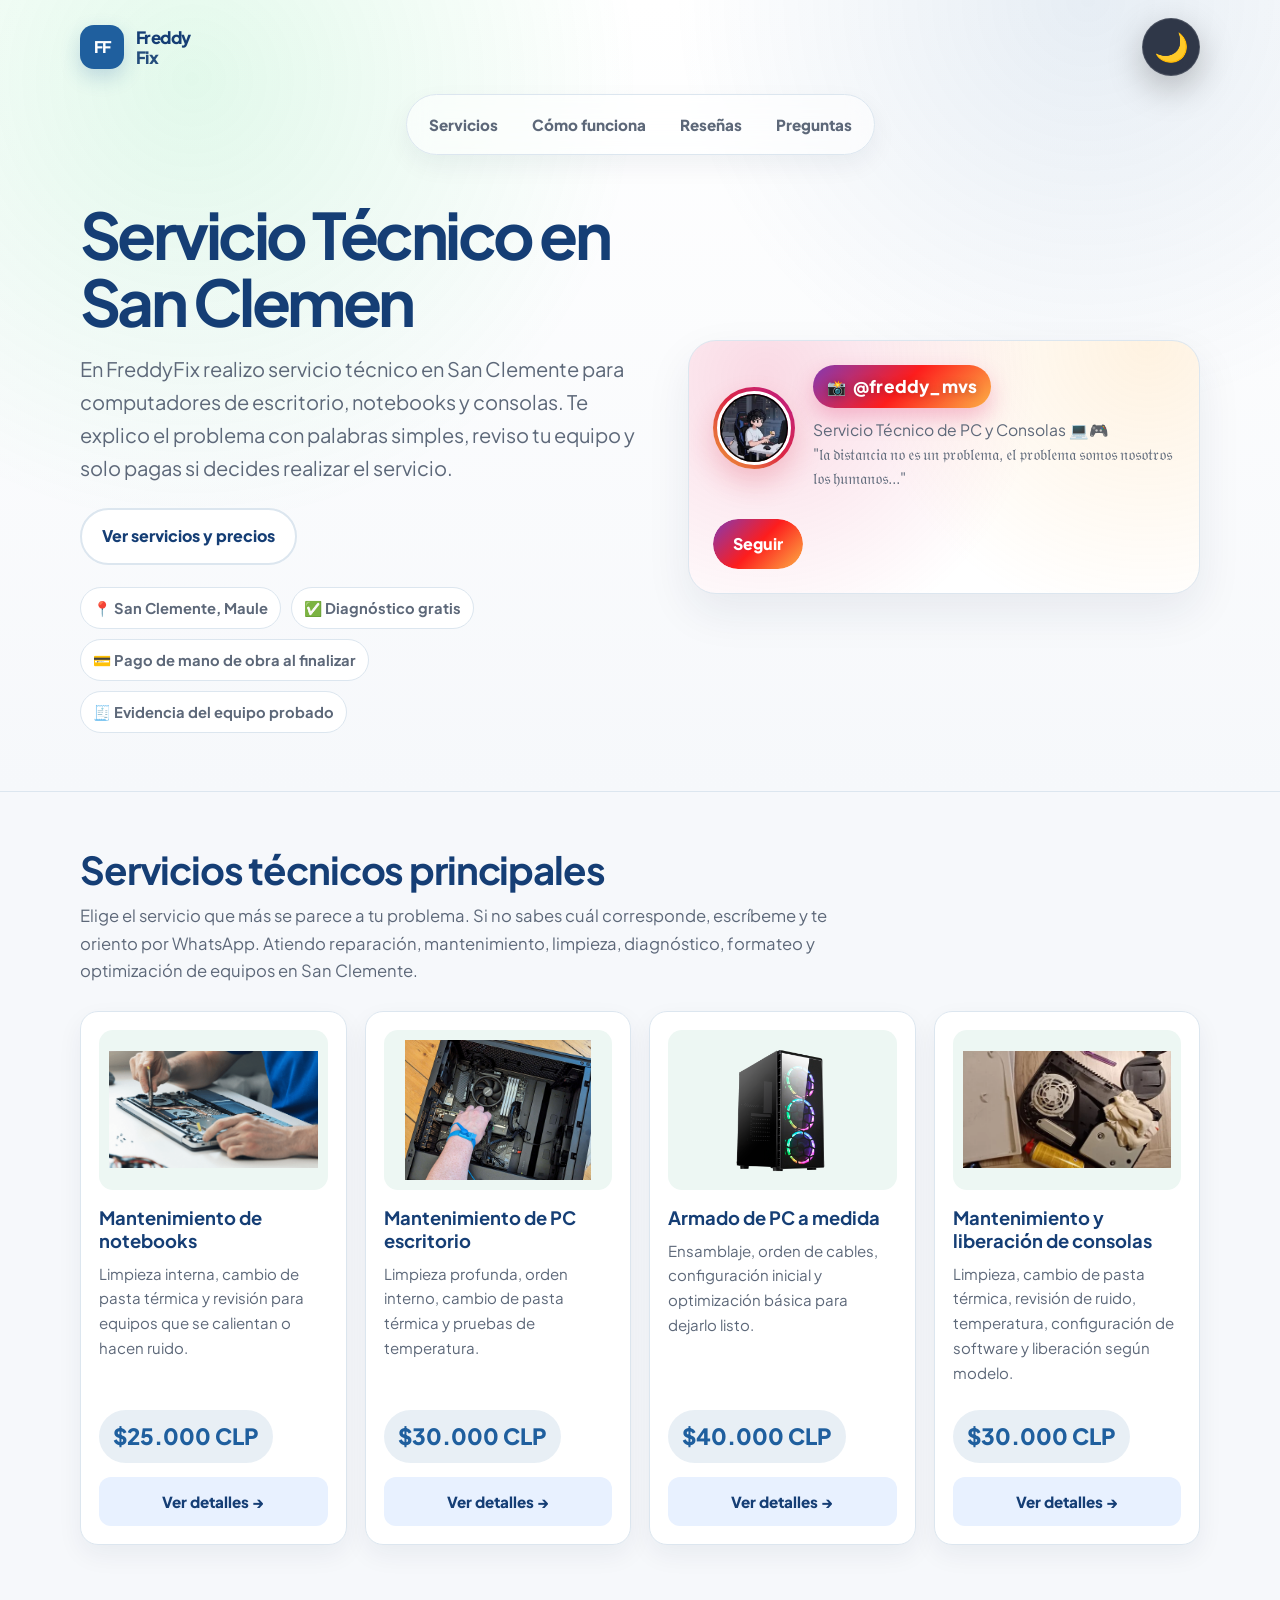
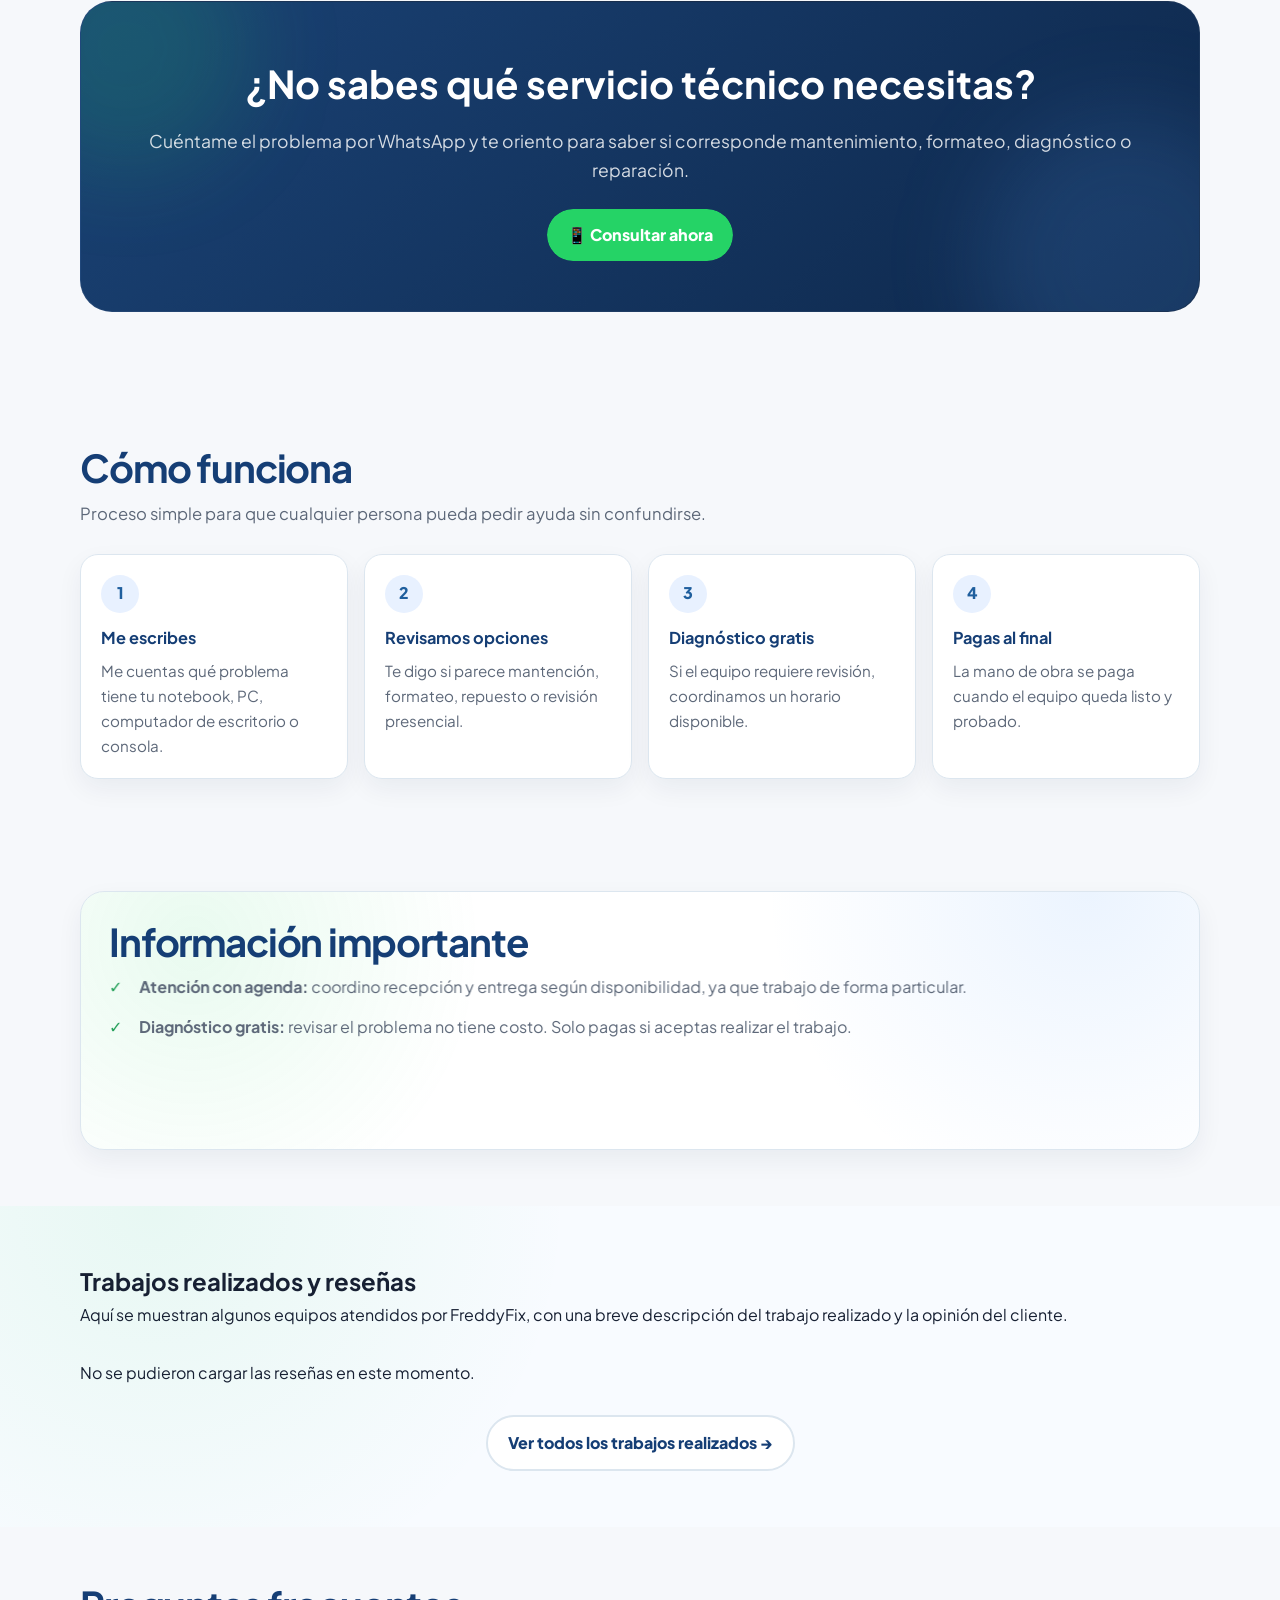
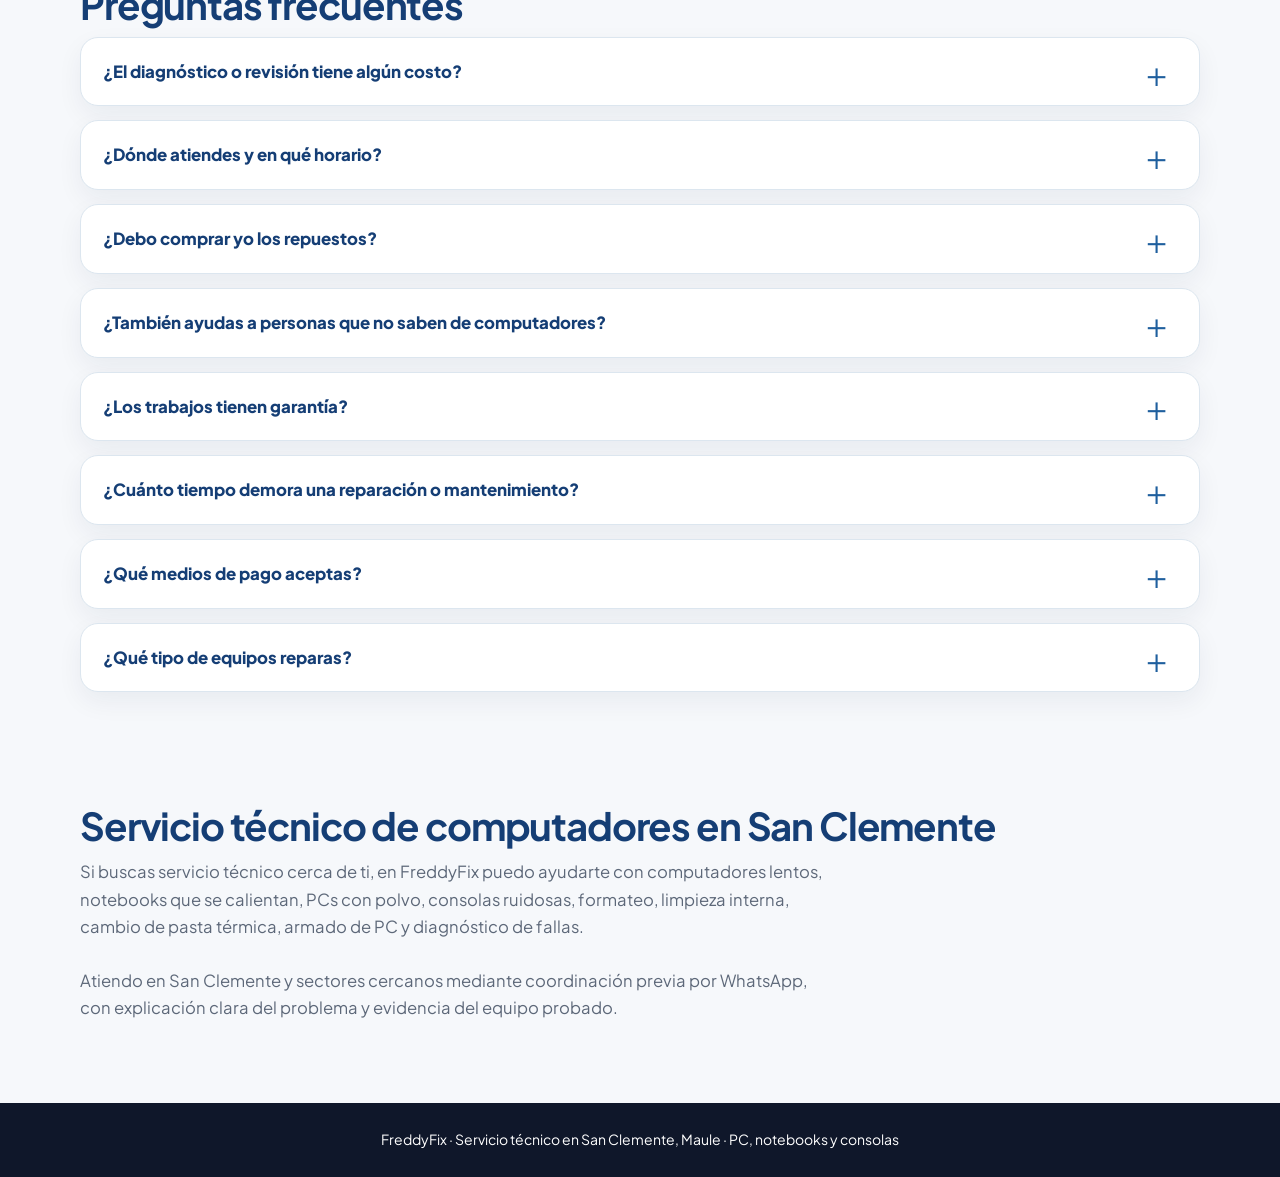
==== commit 466c4db2: "Add files via upload" ====
--- a/index.html
+++ b/index.html
@@ -222,7 +222,7 @@
       "@type": "Offer",
       "itemOffered": {
         "@type": "Service",
-        "name": "Mantenimiento de consolas"
+        "name": "Mantenimiento y liberación de consolas"
       }
     }
   ]
@@ -340,8 +340,8 @@
 
                 <a href="consolas.html" class="card">
                     <img src="imagenes/consolas.webp" alt="Consolas de videojuegos">
-                    <h3>Mantenimiento de consolas</h3>
-                    <p>Limpieza, cambio de pasta térmica, revisión de ruido, temperatura y configuración de software.</p>
+                    <h3>Mantenimiento y liberación de consolas</h3>
+                    <p>Limpieza, cambio de pasta térmica, revisión de ruido, temperatura, configuración de software y liberación según modelo.</p>
                     <span class="price"> $30.000 CLP</span>
                     <span class="card-link">Ver detalles →</span>
                 </a>
